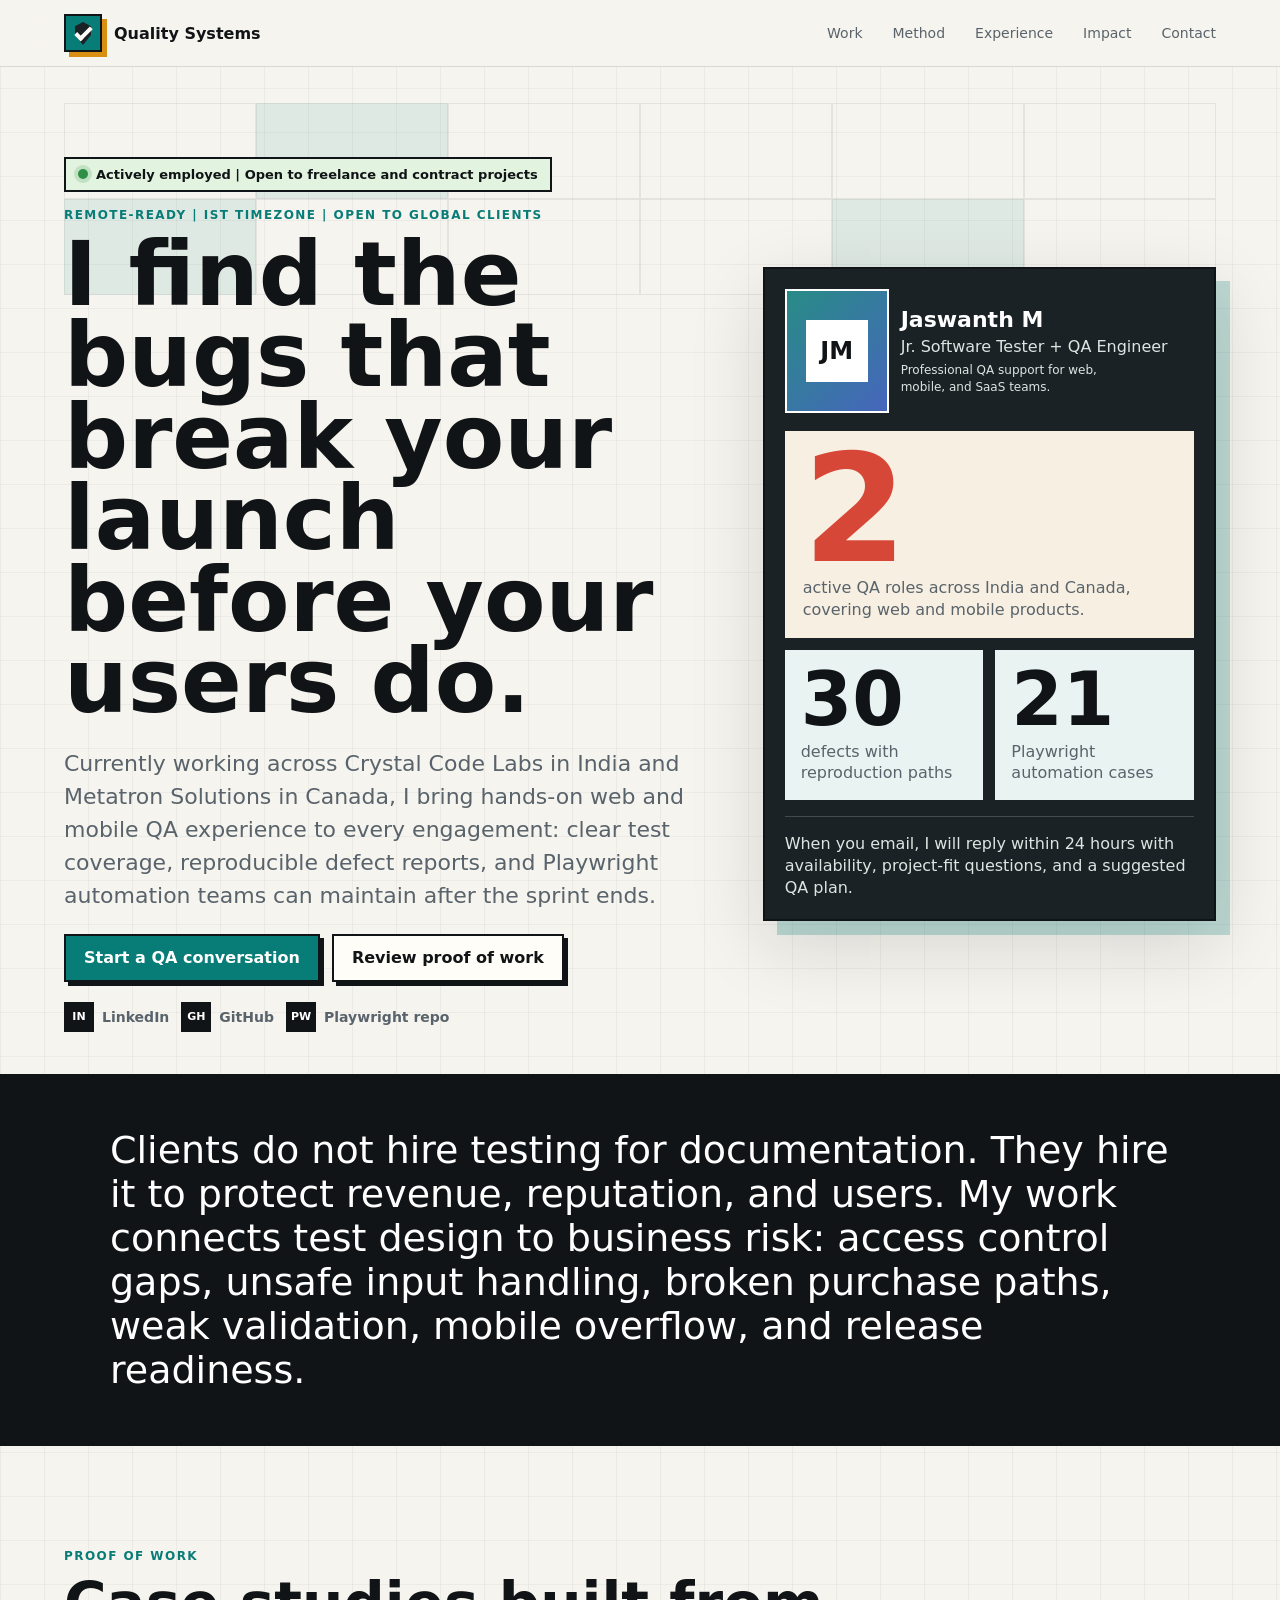
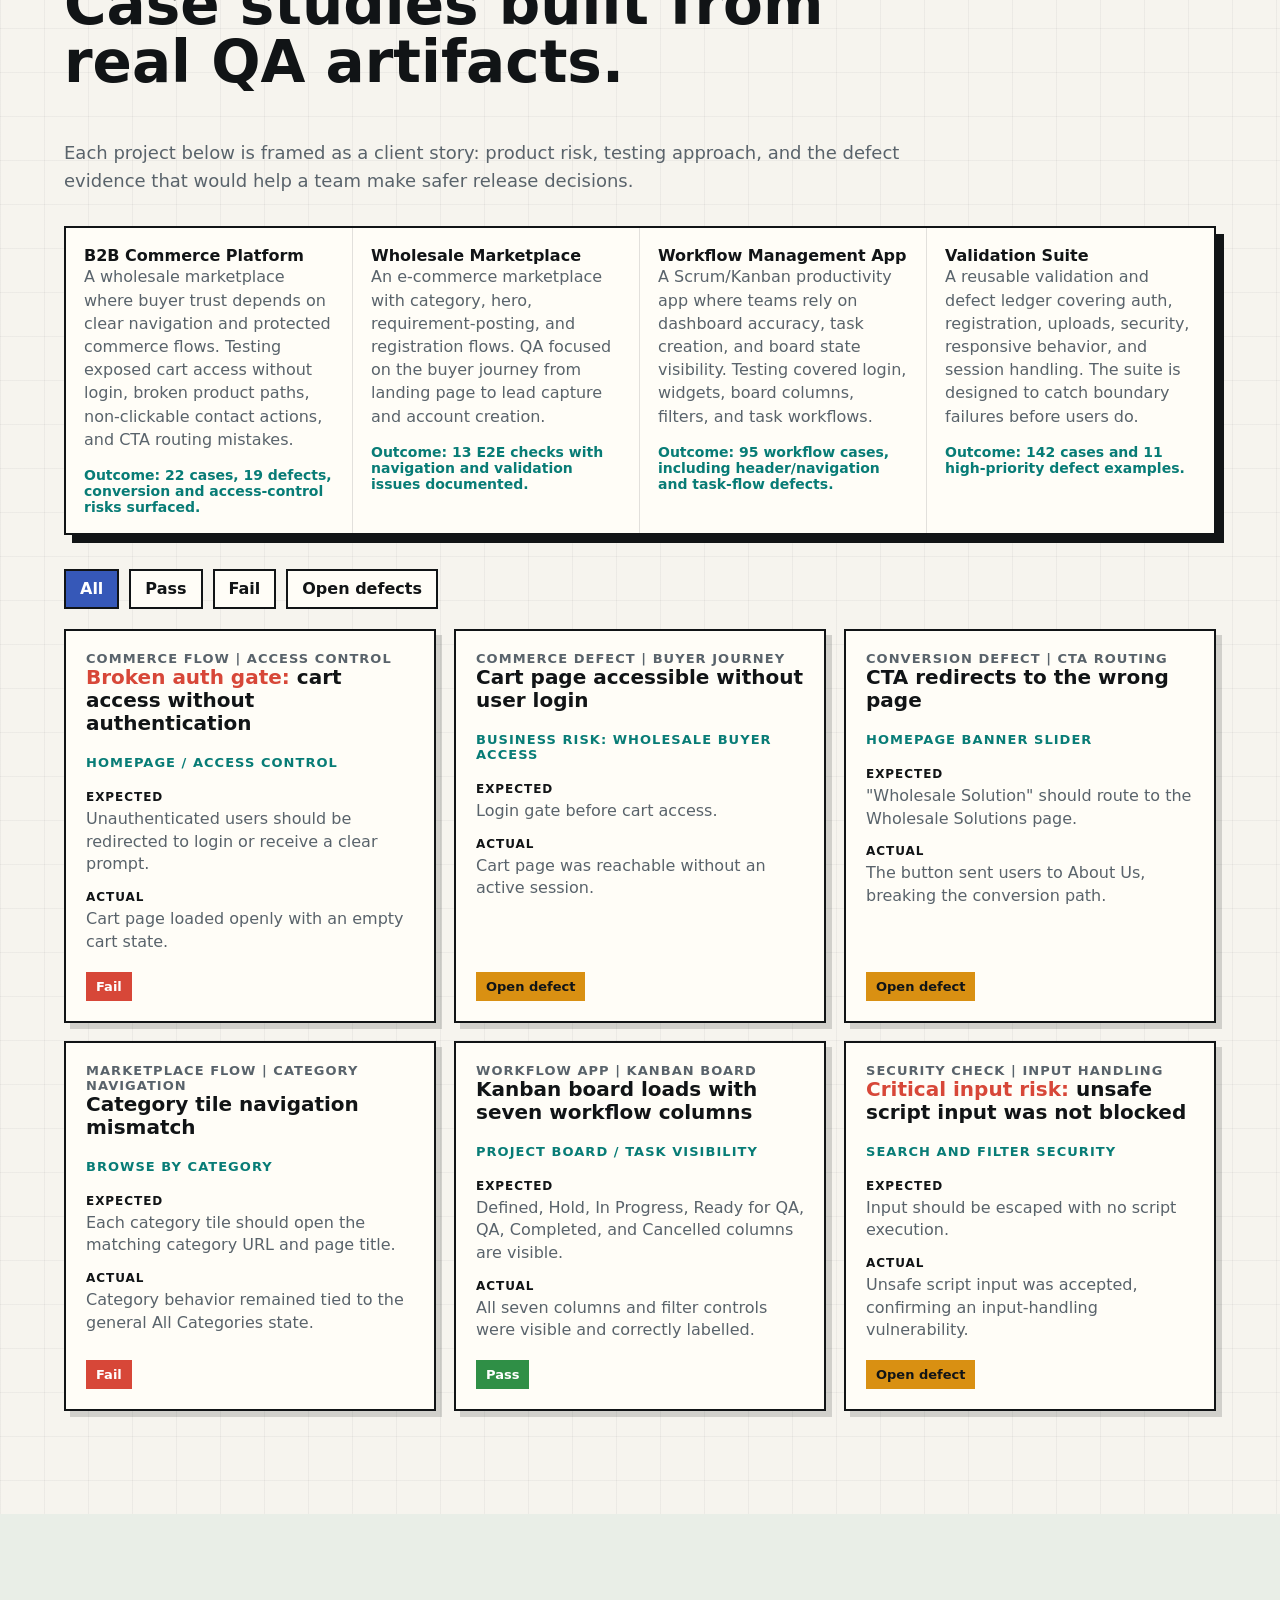
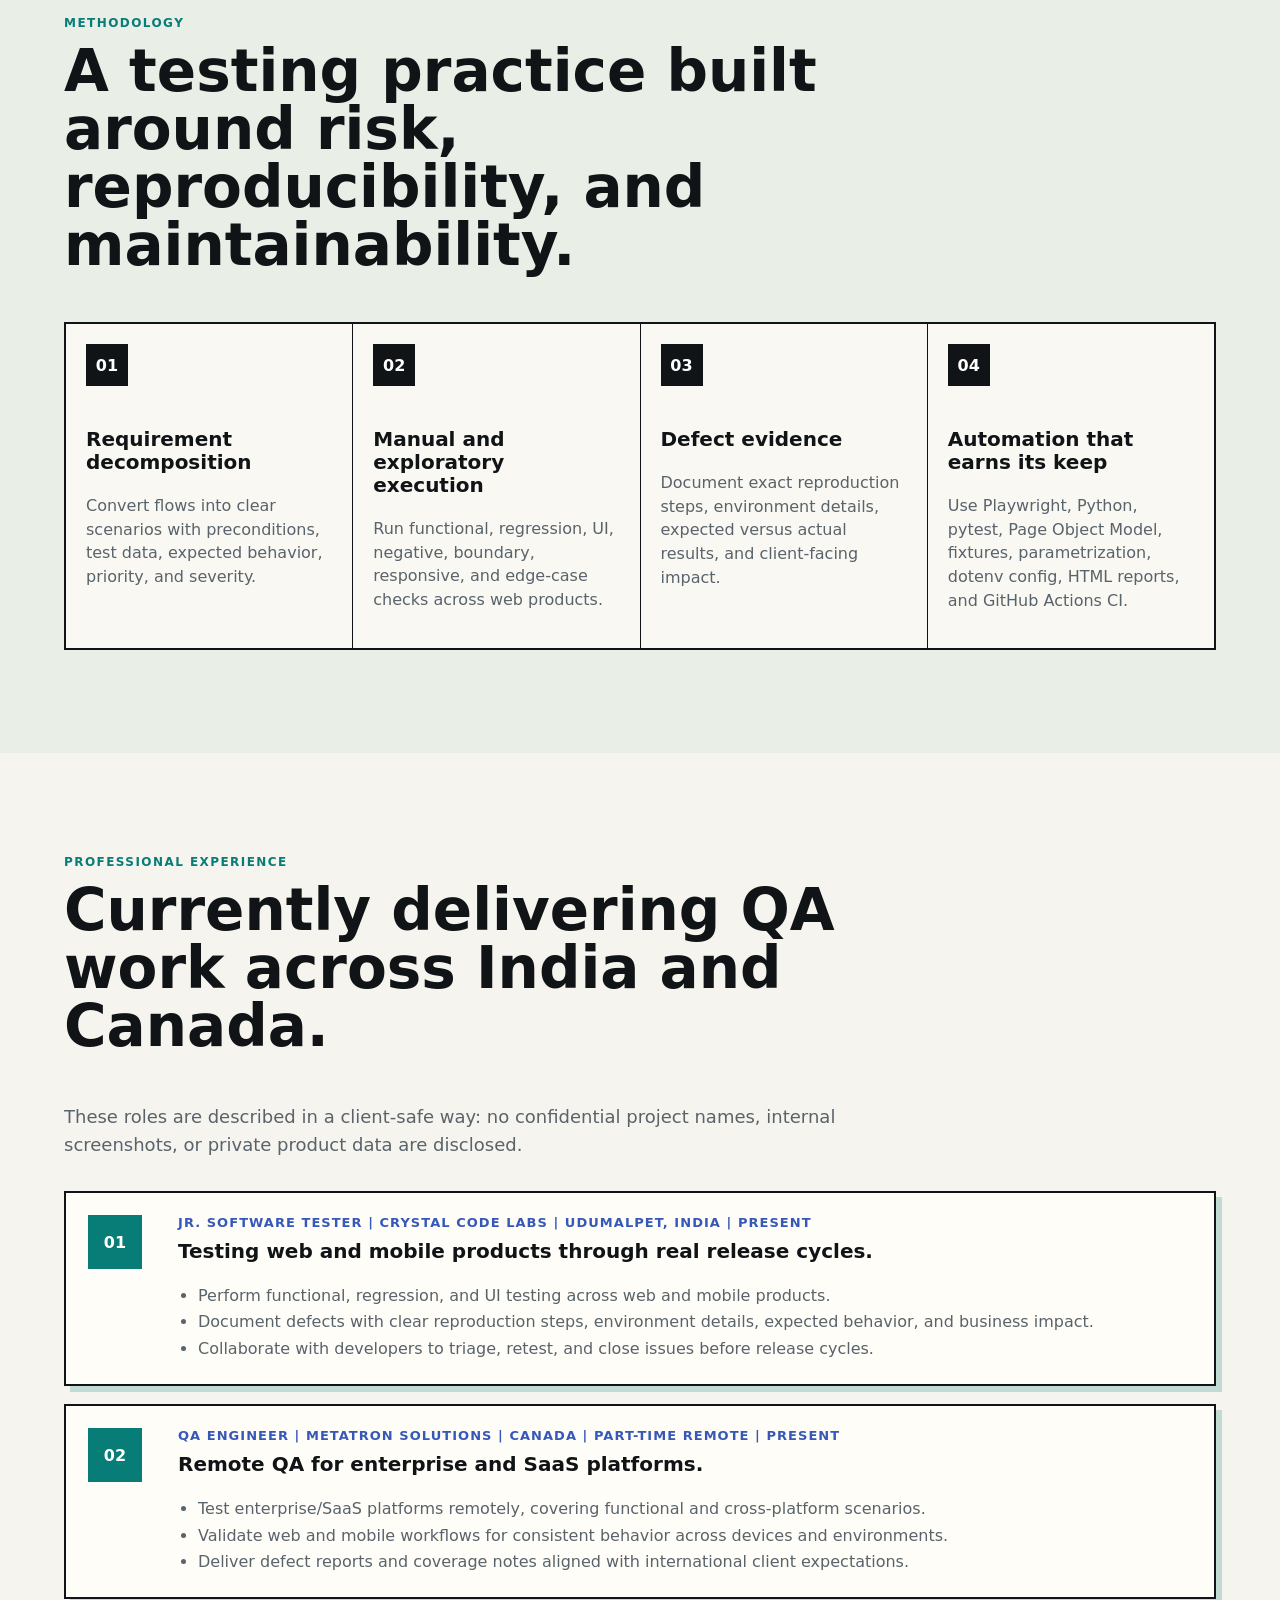
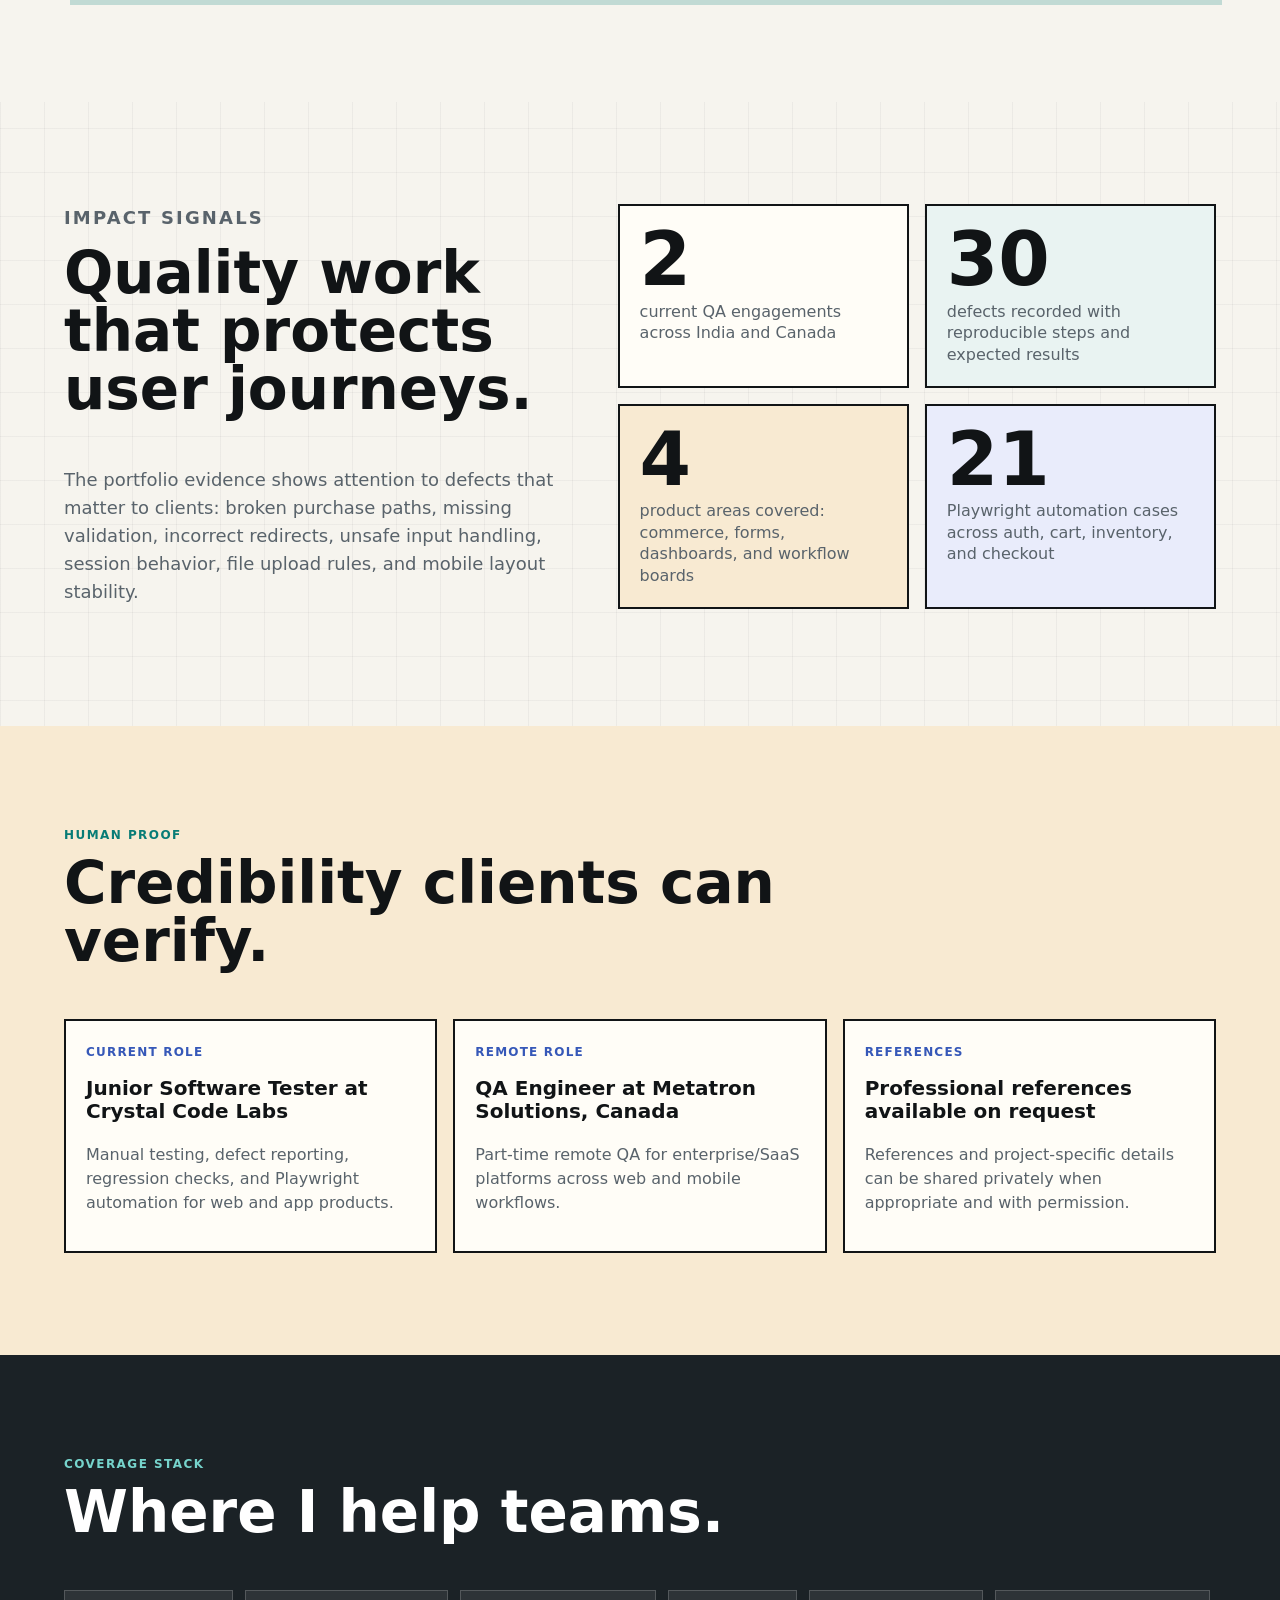
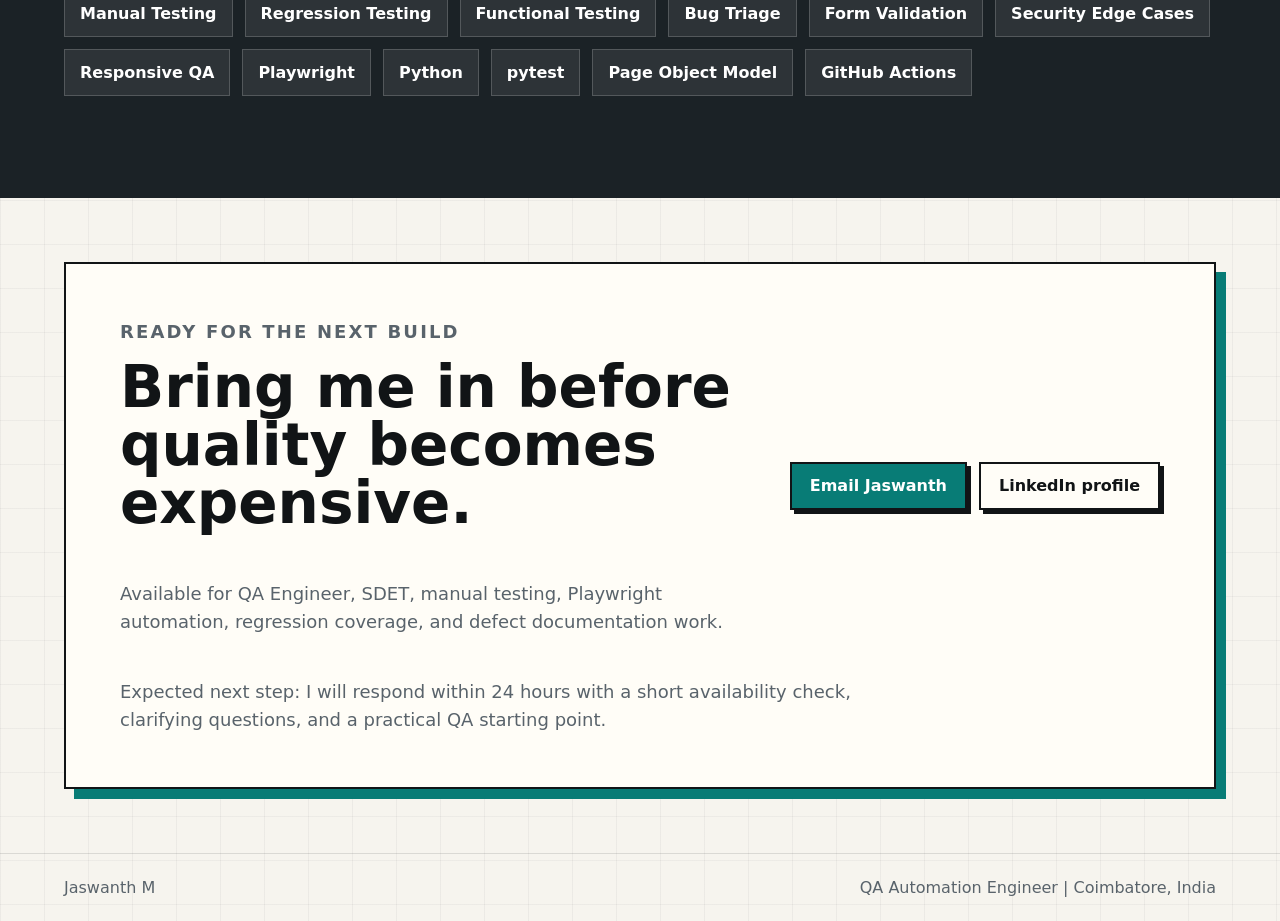
==== index.html @ 65fa8e33 "Sharpen portfolio positioning and proof" ====
<!doctype html>
<html lang="en">
<head>
  <meta charset="utf-8">
  <meta name="viewport" content="width=device-width, initial-scale=1">
  <title>Jaswanth M | QA Portfolio</title>
  <meta name="description" content="QA portfolio for Jaswanth M, showcasing manual testing, Playwright automation, defect reporting, regression strategy, and real test case work.">
  <link rel="icon" href="assets/favicon.ico?v=2" sizes="any">
  <link rel="icon" type="image/svg+xml" href="assets/qa-icon.svg?v=2">
  <link rel="icon" type="image/png" href="assets/favicon-32.png?v=2" sizes="32x32">
  <link rel="apple-touch-icon" href="assets/apple-touch-icon.png?v=2">
  <link rel="stylesheet" href="styles.css">
</head>
<body>
  <a class="skip-link" href="#work">Skip to work</a>
  <div class="scroll-progress" aria-hidden="true"><span></span></div>

  <header class="site-header" aria-label="Primary navigation">
    <a class="brand" href="#top" aria-label="Jaswanth M home">
      <span class="brand-mark" aria-hidden="true">
        <span class="brand-check"></span>
      </span>
      <span>Quality Systems</span>
    </a>
    <nav>
      <a href="#work">Work</a>
      <a href="#method">Method</a>
      <a href="#experience">Experience</a>
      <a href="#impact">Impact</a>
      <a href="#contact">Contact</a>
    </nav>
  </header>

  <main id="top">
    <section class="hero">
      <div class="hero-grid" aria-hidden="true">
        <span></span><span></span><span></span><span></span><span></span><span></span>
        <span></span><span></span><span></span><span></span><span></span><span></span>
      </div>
      <div class="hero-copy">
        <p class="availability"><span></span>Actively employed | Open to freelance and contract projects</p>
        <p class="eyebrow">Remote-ready | IST timezone | Open to global clients</p>
        <h1>I find the bugs that break your launch before your users do.</h1>
        <p class="hero-text">
          Currently working across Crystal Code Labs in India and Metatron Solutions in Canada, I bring hands-on web and mobile QA experience to every engagement: clear test coverage, reproducible defect reports, and Playwright automation teams can maintain after the sprint ends.
        </p>
        <div class="hero-actions">
          <a class="button primary" href="mailto:jaswanth.mk63@gmail.com">Start a QA conversation</a>
          <a class="button ghost" href="#work">Review proof of work</a>
        </div>
        <div class="social-row" aria-label="Profile links">
          <a href="https://www.linkedin.com/in/mkjaswanth"><span>in</span>LinkedIn</a>
          <a href="https://github.com/MKJaswanth"><span>gh</span>GitHub</a>
          <a href="https://github.com/MKJaswanth/E-commerce_automation"><span>pw</span>Playwright repo</a>
        </div>
      </div>
      <aside class="proof-panel" aria-label="Client value snapshot">
        <div class="headshot-card">
          <div class="headshot" aria-label="Jaswanth M profile mark">
            <span>JM</span>
          </div>
          <div>
            <strong>Jaswanth M</strong>
            <p>Jr. Software Tester + QA Engineer</p>
            <small>Professional QA support for web, mobile, and SaaS teams.</small>
          </div>
        </div>
        <div class="hero-stat">
          <span>2</span>
          <p>active QA roles across India and Canada, covering web and mobile products.</p>
        </div>
        <div class="stat-grid">
          <div>
            <span>30</span>
            <p>defects with reproduction paths</p>
          </div>
          <div>
            <span>21</span>
            <p>Playwright automation cases</p>
          </div>
        </div>
        <p class="response-note">When you email, I will reply within 24 hours with availability, project-fit questions, and a suggested QA plan.</p>
      </aside>
    </section>

    <section class="intro-band" aria-label="Positioning">
      <p>
        Clients do not hire testing for documentation. They hire it to protect revenue, reputation, and users. My work connects test design to business risk: access control gaps, unsafe input handling, broken purchase paths, weak validation, mobile overflow, and release readiness.
      </p>
    </section>

    <section id="work" class="section work-section">
      <div class="section-heading">
        <p class="eyebrow">Proof of work</p>
        <h2>Case studies built from real QA artifacts.</h2>
        <p>
          Each project below is framed as a client story: product risk, testing approach, and the defect evidence that would help a team make safer release decisions.
        </p>
      </div>

      <div class="story-grid" aria-label="Project case study narratives">
        <article>
          <strong>B2B Commerce Platform</strong>
          <p>A wholesale marketplace where buyer trust depends on clear navigation and protected commerce flows. Testing exposed cart access without login, broken product paths, non-clickable contact actions, and CTA routing mistakes.</p>
          <span>Outcome: 22 cases, 19 defects, conversion and access-control risks surfaced.</span>
        </article>
        <article>
          <strong>Wholesale Marketplace</strong>
          <p>An e-commerce marketplace with category, hero, requirement-posting, and registration flows. QA focused on the buyer journey from landing page to lead capture and account creation.</p>
          <span>Outcome: 13 E2E checks with navigation and validation issues documented.</span>
        </article>
        <article>
          <strong>Workflow Management App</strong>
          <p>A Scrum/Kanban productivity app where teams rely on dashboard accuracy, task creation, and board state visibility. Testing covered login, widgets, board columns, filters, and task workflows.</p>
          <span>Outcome: 95 workflow cases, including header/navigation and task-flow defects.</span>
        </article>
        <article>
          <strong>Validation Suite</strong>
          <p>A reusable validation and defect ledger covering auth, registration, uploads, security, responsive behavior, and session handling. The suite is designed to catch boundary failures before users do.</p>
          <span>Outcome: 142 cases and 11 high-priority defect examples.</span>
        </article>
      </div>

      <div class="case-toolbar" aria-label="Case filters">
        <button class="filter active" type="button" data-filter="all">All</button>
        <button class="filter" type="button" data-filter="Pass">Pass</button>
        <button class="filter" type="button" data-filter="Fail">Fail</button>
        <button class="filter" type="button" data-filter="Open">Open defects</button>
      </div>

      <div class="case-lab" id="caseLab">
        <article class="case-card" data-status="Fail">
          <div class="case-id">Commerce flow | Access control</div>
          <h3><strong>Broken auth gate:</strong> cart access without authentication</h3>
          <p class="module">Homepage / access control</p>
          <dl>
            <div><dt>Expected</dt><dd>Unauthenticated users should be redirected to login or receive a clear prompt.</dd></div>
            <div><dt>Actual</dt><dd>Cart page loaded openly with an empty cart state.</dd></div>
          </dl>
          <span class="status fail">Fail</span>
        </article>

        <article class="case-card" data-status="Open">
          <div class="case-id">Commerce defect | Buyer journey</div>
          <h3>Cart page accessible without user login</h3>
          <p class="module">Business risk: wholesale buyer access</p>
          <dl>
            <div><dt>Expected</dt><dd>Login gate before cart access.</dd></div>
            <div><dt>Actual</dt><dd>Cart page was reachable without an active session.</dd></div>
          </dl>
          <span class="status open">Open defect</span>
        </article>

        <article class="case-card" data-status="Open">
          <div class="case-id">Conversion defect | CTA routing</div>
          <h3>CTA redirects to the wrong page</h3>
          <p class="module">Homepage banner slider</p>
          <dl>
            <div><dt>Expected</dt><dd>"Wholesale Solution" should route to the Wholesale Solutions page.</dd></div>
            <div><dt>Actual</dt><dd>The button sent users to About Us, breaking the conversion path.</dd></div>
          </dl>
          <span class="status open">Open defect</span>
        </article>

        <article class="case-card" data-status="Fail">
          <div class="case-id">Marketplace flow | Category navigation</div>
          <h3>Category tile navigation mismatch</h3>
          <p class="module">Browse by Category</p>
          <dl>
            <div><dt>Expected</dt><dd>Each category tile should open the matching category URL and page title.</dd></div>
            <div><dt>Actual</dt><dd>Category behavior remained tied to the general All Categories state.</dd></div>
          </dl>
          <span class="status fail">Fail</span>
        </article>

        <article class="case-card" data-status="Pass">
          <div class="case-id">Workflow app | Kanban board</div>
          <h3>Kanban board loads with seven workflow columns</h3>
          <p class="module">Project board / task visibility</p>
          <dl>
            <div><dt>Expected</dt><dd>Defined, Hold, In Progress, Ready for QA, QA, Completed, and Cancelled columns are visible.</dd></div>
            <div><dt>Actual</dt><dd>All seven columns and filter controls were visible and correctly labelled.</dd></div>
          </dl>
          <span class="status pass">Pass</span>
        </article>

        <article class="case-card" data-status="Open">
          <div class="case-id">Security check | Input handling</div>
          <h3><strong>Critical input risk:</strong> unsafe script input was not blocked</h3>
          <p class="module">Search and filter security</p>
          <dl>
            <div><dt>Expected</dt><dd>Input should be escaped with no script execution.</dd></div>
            <div><dt>Actual</dt><dd>Unsafe script input was accepted, confirming an input-handling vulnerability.</dd></div>
          </dl>
          <span class="status open">Open defect</span>
        </article>
      </div>
    </section>

    <section id="method" class="section method-section">
      <div class="section-heading compact">
        <p class="eyebrow">Methodology</p>
        <h2>A testing practice built around risk, reproducibility, and maintainability.</h2>
      </div>
      <div class="method-map">
        <article>
          <span>01</span>
          <h3>Requirement decomposition</h3>
          <p>Convert flows into clear scenarios with preconditions, test data, expected behavior, priority, and severity.</p>
        </article>
        <article>
          <span>02</span>
          <h3>Manual and exploratory execution</h3>
          <p>Run functional, regression, UI, negative, boundary, responsive, and edge-case checks across web products.</p>
        </article>
        <article>
          <span>03</span>
          <h3>Defect evidence</h3>
          <p>Document exact reproduction steps, environment details, expected versus actual results, and client-facing impact.</p>
        </article>
        <article>
          <span>04</span>
          <h3>Automation that earns its keep</h3>
          <p>Use Playwright, Python, pytest, Page Object Model, fixtures, parametrization, dotenv config, HTML reports, and GitHub Actions CI.</p>
        </article>
      </div>
    </section>

    <section id="experience" class="section experience-section">
      <div class="section-heading compact">
        <p class="eyebrow">Professional experience</p>
        <h2>Currently delivering QA work across India and Canada.</h2>
        <p>
          These roles are described in a client-safe way: no confidential project names, internal screenshots, or private product data are disclosed.
        </p>
      </div>
      <div class="experience-timeline">
        <article>
          <div class="experience-marker">01</div>
          <div>
            <p class="role-meta">Jr. Software Tester | Crystal Code Labs | Udumalpet, India | Present</p>
            <h3>Testing web and mobile products through real release cycles.</h3>
            <ul>
              <li>Perform functional, regression, and UI testing across web and mobile products.</li>
              <li>Document defects with clear reproduction steps, environment details, expected behavior, and business impact.</li>
              <li>Collaborate with developers to triage, retest, and close issues before release cycles.</li>
            </ul>
          </div>
        </article>
        <article>
          <div class="experience-marker">02</div>
          <div>
            <p class="role-meta">QA Engineer | Metatron Solutions | Canada | Part-time Remote | Present</p>
            <h3>Remote QA for enterprise and SaaS platforms.</h3>
            <ul>
              <li>Test enterprise/SaaS platforms remotely, covering functional and cross-platform scenarios.</li>
              <li>Validate web and mobile workflows for consistent behavior across devices and environments.</li>
              <li>Deliver defect reports and coverage notes aligned with international client expectations.</li>
            </ul>
          </div>
        </article>
      </div>
    </section>

    <section id="impact" class="section impact-section">
      <div class="impact-copy">
        <p class="eyebrow">Impact signals</p>
        <h2>Quality work that protects user journeys.</h2>
        <p>
          The portfolio evidence shows attention to defects that matter to clients: broken purchase paths, missing validation, incorrect redirects, unsafe input handling, session behavior, file upload rules, and mobile layout stability.
        </p>
      </div>
      <div class="impact-board" aria-label="QA impact metrics">
        <div class="metric"><span>2</span><p>current QA engagements across India and Canada</p></div>
        <div class="metric"><span>30</span><p>defects recorded with reproducible steps and expected results</p></div>
        <div class="metric"><span>4</span><p>product areas covered: commerce, forms, dashboards, and workflow boards</p></div>
        <div class="metric"><span>21</span><p>Playwright automation cases across auth, cart, inventory, and checkout</p></div>
      </div>
    </section>

    <section class="section credibility-section" aria-label="Credibility">
      <div class="section-heading compact">
        <p class="eyebrow">Human proof</p>
        <h2>Credibility clients can verify.</h2>
      </div>
      <div class="cred-grid">
        <article>
          <span>Current role</span>
          <h3>Junior Software Tester at Crystal Code Labs</h3>
          <p>Manual testing, defect reporting, regression checks, and Playwright automation for web and app products.</p>
        </article>
        <article>
          <span>Remote role</span>
          <h3>QA Engineer at Metatron Solutions, Canada</h3>
          <p>Part-time remote QA for enterprise/SaaS platforms across web and mobile workflows.</p>
        </article>
        <article>
          <span>References</span>
          <h3>Professional references available on request</h3>
          <p>References and project-specific details can be shared privately when appropriate and with permission.</p>
        </article>
      </div>
    </section>

    <section class="section expertise-section" aria-label="Expertise">
      <div class="expertise-title">
        <p class="eyebrow">Coverage stack</p>
        <h2>Where I help teams.</h2>
      </div>
      <div class="stack-grid">
        <span>Manual Testing</span>
        <span>Regression Testing</span>
        <span>Functional Testing</span>
        <span>Bug Triage</span>
        <span>Form Validation</span>
        <span>Security Edge Cases</span>
        <span>Responsive QA</span>
        <span>Playwright</span>
        <span>Python</span>
        <span>pytest</span>
        <span>Page Object Model</span>
        <span>GitHub Actions</span>
      </div>
    </section>

    <section id="contact" class="contact-section">
      <div>
        <p class="eyebrow">Ready for the next build</p>
        <h2>Bring me in before quality becomes expensive.</h2>
        <p>
          Available for QA Engineer, SDET, manual testing, Playwright automation, regression coverage, and defect documentation work.
        </p>
      </div>
      <div class="contact-actions">
        <a class="button primary" href="mailto:jaswanth.mk63@gmail.com">Email Jaswanth</a>
        <a class="button ghost" href="https://www.linkedin.com/in/mkjaswanth">LinkedIn profile</a>
      </div>
      <p class="contact-note">Expected next step: I will respond within 24 hours with a short availability check, clarifying questions, and a practical QA starting point.</p>
    </section>
  </main>

  <footer>
    <span>Jaswanth M</span>
    <span>QA Automation Engineer | Coimbatore, India</span>
  </footer>

  <script src="script.js"></script>
</body>
</html>
---- styles.css ----
:root {
  color-scheme: light;
  --ink: #111416;
  --muted: #59636b;
  --paper: #f6f4ee;
  --panel: #fffdf7;
  --line: #1a1f2320;
  --teal: #087c76;
  --green: #2f8f46;
  --amber: #d99012;
  --red: #d74738;
  --blue: #3658b8;
  --charcoal: #1b2226;
  --shadow: 0 24px 70px rgba(20, 24, 27, .14);
}

* {
  box-sizing: border-box;
}

html {
  scroll-behavior: smooth;
}

body {
  margin: 0;
  font-family: Inter, ui-sans-serif, system-ui, -apple-system, BlinkMacSystemFont, "Segoe UI", sans-serif;
  background:
    linear-gradient(90deg, rgba(17, 20, 22, .045) 1px, transparent 1px),
    linear-gradient(rgba(17, 20, 22, .04) 1px, transparent 1px),
    var(--paper);
  background-size: 44px 44px;
  color: var(--ink);
}

.scroll-progress {
  position: fixed;
  top: 0;
  left: 0;
  right: 0;
  height: 4px;
  z-index: 40;
  background: transparent;
}

.scroll-progress span {
  display: block;
  width: 0;
  height: 100%;
  background: var(--teal);
}

a {
  color: inherit;
  text-decoration: none;
}

.skip-link {
  position: absolute;
  left: 16px;
  top: -48px;
  background: var(--ink);
  color: white;
  padding: 10px 14px;
  z-index: 100;
}

.skip-link:focus {
  top: 16px;
}

.site-header {
  position: sticky;
  top: 0;
  z-index: 10;
  display: flex;
  align-items: center;
  justify-content: space-between;
  gap: 24px;
  padding: 14px clamp(18px, 5vw, 64px);
  background: rgba(246, 244, 238, .86);
  border-bottom: 1px solid var(--line);
  backdrop-filter: blur(18px);
}

.brand,
nav {
  display: flex;
  align-items: center;
  gap: 12px;
}

.brand {
  font-weight: 800;
  letter-spacing: 0;
}

.brand-mark {
  display: grid;
  place-items: center;
  width: 38px;
  height: 38px;
  background: var(--teal);
  border: 2px solid var(--ink);
  box-shadow: 5px 5px 0 var(--amber);
  position: relative;
}

.brand-mark::before {
  content: "";
  position: absolute;
  inset: 6px 9px 5px;
  background: var(--charcoal);
  clip-path: polygon(50% 0, 100% 18%, 100% 56%, 50% 100%, 0 56%, 0 18%);
}

.brand-check {
  position: relative;
  width: 17px;
  height: 9px;
  border-left: 4px solid var(--panel);
  border-bottom: 4px solid var(--panel);
  transform: rotate(-45deg) translate(1px, -1px);
  z-index: 1;
}

nav {
  gap: clamp(12px, 3vw, 30px);
  font-size: 14px;
  color: var(--muted);
}

nav a:hover {
  color: var(--ink);
}

.hero {
  position: relative;
  min-height: calc(100vh - 68px);
  display: grid;
  grid-template-columns: minmax(0, 1.05fr) minmax(320px, .75fr);
  align-items: center;
  gap: clamp(28px, 5vw, 72px);
  padding: clamp(44px, 7vw, 92px) clamp(18px, 5vw, 64px) 42px;
  overflow: hidden;
}

.hero-grid {
  position: absolute;
  inset: 36px clamp(18px, 5vw, 64px);
  display: grid;
  grid-template-columns: repeat(6, 1fr);
  grid-auto-rows: 96px;
  opacity: .9;
  pointer-events: none;
}

.hero-grid span {
  border: 1px solid rgba(17, 20, 22, .08);
}

.hero-grid span:nth-child(2),
.hero-grid span:nth-child(7),
.hero-grid span:nth-child(11) {
  background: rgba(8, 124, 118, .1);
}

.hero-copy,
.proof-panel {
  position: relative;
}

.availability {
  display: inline-flex;
  align-items: center;
  gap: 8px;
  margin-bottom: 16px;
  padding: 8px 12px;
  background: #e2f3df;
  border: 2px solid var(--ink);
  font-size: 13px;
  font-weight: 900;
}

.availability span {
  width: 10px;
  height: 10px;
  background: var(--green);
  border-radius: 50%;
  box-shadow: 0 0 0 4px rgba(47, 143, 70, .18);
}

.eyebrow {
  margin: 0 0 12px;
  color: var(--teal);
  font-size: 12px;
  font-weight: 900;
  text-transform: uppercase;
  letter-spacing: .12em;
}

h1,
h2,
h3,
p {
  margin-top: 0;
}

h1 {
  max-width: 900px;
  margin-bottom: 24px;
  font-size: clamp(46px, 7vw, 92px);
  line-height: .91;
  letter-spacing: 0;
}

h2 {
  font-size: clamp(32px, 4.8vw, 58px);
  line-height: 1;
  letter-spacing: 0;
}

h3 {
  font-size: 20px;
  line-height: 1.15;
}

.hero-text {
  max-width: 680px;
  color: var(--muted);
  font-size: clamp(18px, 2vw, 22px);
  line-height: 1.5;
}

.hero-actions,
.contact-actions,
.social-row {
  display: flex;
  flex-wrap: wrap;
  gap: 12px;
}

.social-row {
  margin-top: 20px;
}

.social-row a {
  display: inline-flex;
  align-items: center;
  gap: 8px;
  color: var(--muted);
  font-size: 14px;
  font-weight: 800;
}

.social-row span {
  display: inline-grid;
  place-items: center;
  width: 30px;
  height: 30px;
  color: white;
  background: var(--ink);
  font-size: 11px;
  text-transform: uppercase;
}

.button {
  display: inline-flex;
  align-items: center;
  justify-content: center;
  min-height: 48px;
  padding: 0 18px;
  border: 2px solid var(--ink);
  font-weight: 800;
  box-shadow: 4px 4px 0 var(--ink);
  transition: transform .18s ease, box-shadow .18s ease;
}

.button:hover {
  transform: translate(2px, 2px);
  box-shadow: 2px 2px 0 var(--ink);
}

.button.primary {
  color: white;
  background: var(--teal);
}

.button.ghost {
  background: var(--panel);
}

.proof-panel {
  padding: 20px;
  background: var(--charcoal);
  color: white;
  border: 2px solid var(--ink);
  box-shadow: 14px 14px 0 rgba(8, 124, 118, .24), var(--shadow);
}

.headshot-card,
.stat-grid {
  display: flex;
  gap: 12px;
}

.headshot-card {
  align-items: center;
  margin-bottom: 18px;
}

.headshot {
  flex: 0 0 auto;
  display: grid;
  place-items: center;
  width: 104px;
  height: 124px;
  background:
    linear-gradient(135deg, rgba(8, 124, 118, .85), rgba(54, 88, 184, .9)),
    #dce5e2;
  border: 2px solid white;
}

.headshot span {
  display: grid;
  place-items: center;
  width: 62px;
  height: 62px;
  background: white;
  color: var(--ink);
  font-size: 24px;
  font-weight: 900;
}

.headshot-card strong {
  display: block;
  font-size: 22px;
}

.headshot-card p,
.headshot-card small,
.response-note {
  color: #dce5e2;
  line-height: 1.38;
}

.headshot-card p {
  margin: 4px 0;
}

.headshot-card small {
  display: block;
  max-width: 240px;
  font-size: 12px;
}

.hero-stat {
  padding: 18px;
  background: #f7efe1;
  color: var(--ink);
}

.hero-stat span {
  display: block;
  color: var(--red);
  font-size: clamp(96px, 12vw, 150px);
  line-height: .8;
  font-weight: 900;
}

.hero-stat p,
.stat-grid p,
.metric p {
  margin: 8px 0 0;
  color: var(--muted);
  line-height: 1.35;
}

.stat-grid {
  margin-top: 12px;
}

.stat-grid div {
  flex: 1;
  padding: 16px;
  background: #e9f3f2;
  color: var(--ink);
}

.stat-grid span,
.metric span {
  display: block;
  font-size: clamp(42px, 6vw, 74px);
  line-height: .9;
  font-weight: 900;
}

.response-note {
  margin: 16px 0 0;
  padding-top: 16px;
  border-top: 1px solid rgba(255, 255, 255, .18);
}

.intro-band {
  padding: clamp(28px, 5vw, 54px) clamp(18px, 5vw, 64px);
  background: var(--ink);
  color: white;
}

.intro-band p {
  max-width: 1060px;
  margin: 0 auto;
  font-size: clamp(22px, 3vw, 38px);
  line-height: 1.16;
}

.section {
  padding: clamp(54px, 8vw, 108px) clamp(18px, 5vw, 64px);
}

.section-heading {
  max-width: 840px;
  margin-bottom: 32px;
}

.section-heading p:not(.eyebrow),
.impact-copy p,
.contact-section p {
  color: var(--muted);
  font-size: 18px;
  line-height: 1.55;
}

.story-grid {
  display: grid;
  grid-template-columns: repeat(4, minmax(0, 1fr));
  border: 2px solid var(--ink);
  background: var(--panel);
  box-shadow: 8px 8px 0 var(--ink);
  margin-bottom: 34px;
}

.story-grid article {
  min-height: 260px;
  padding: 18px;
  border-right: 1px solid var(--line);
}

.story-grid article:last-child {
  border-right: 0;
}

.story-grid strong,
.story-grid span {
  display: block;
}

.story-grid p {
  color: var(--muted);
  line-height: 1.45;
}

.story-grid span {
  margin-top: 10px;
  color: var(--teal);
  font-size: 14px;
  font-weight: 900;
}

.case-toolbar {
  display: flex;
  flex-wrap: wrap;
  gap: 10px;
  margin-bottom: 20px;
}

.filter {
  min-height: 40px;
  padding: 0 14px;
  font: inherit;
  font-weight: 800;
  color: var(--ink);
  background: var(--panel);
  border: 2px solid var(--ink);
  cursor: pointer;
}

.filter.active {
  color: white;
  background: var(--blue);
}

.case-lab {
  display: grid;
  grid-template-columns: repeat(3, minmax(0, 1fr));
  gap: 18px;
}

.case-card {
  display: flex;
  flex-direction: column;
  min-height: 360px;
  padding: 20px;
  background: var(--panel);
  border: 2px solid var(--ink);
  box-shadow: 6px 6px 0 rgba(17, 20, 22, .16);
}

.case-card h3 strong {
  color: var(--red);
}

.case-card[hidden] {
  display: none;
}

.case-id,
.module {
  color: var(--muted);
  font-size: 13px;
  font-weight: 800;
  text-transform: uppercase;
  letter-spacing: .08em;
}

.module {
  margin-bottom: 20px;
  color: var(--teal);
}

dl {
  display: grid;
  gap: 14px;
  margin: 0 0 18px;
}

dt {
  margin-bottom: 4px;
  font-size: 12px;
  font-weight: 900;
  text-transform: uppercase;
  letter-spacing: .08em;
}

dd {
  margin: 0;
  color: var(--muted);
  line-height: 1.42;
}

.status {
  align-self: flex-start;
  margin-top: auto;
  padding: 7px 10px;
  color: white;
  font-size: 13px;
  font-weight: 900;
}

.status.pass {
  background: var(--green);
}

.status.fail {
  background: var(--red);
}

.status.open {
  background: var(--amber);
  color: var(--ink);
}

.method-section {
  background: #e9eee7;
}

.method-map {
  display: grid;
  grid-template-columns: repeat(4, minmax(0, 1fr));
  gap: 1px;
  background: var(--ink);
  border: 2px solid var(--ink);
}

.method-map article {
  min-height: 300px;
  padding: 20px;
  background: #f9f8f2;
}

.method-map span {
  display: inline-grid;
  place-items: center;
  width: 42px;
  height: 42px;
  margin-bottom: 42px;
  color: white;
  background: var(--ink);
  font-weight: 900;
}

.method-map p {
  color: var(--muted);
  line-height: 1.48;
}

.experience-section {
  background: var(--paper);
}

.experience-timeline {
  display: grid;
  gap: 18px;
}

.experience-timeline article {
  display: grid;
  grid-template-columns: 72px 1fr;
  gap: 18px;
  padding: 22px;
  background: var(--panel);
  border: 2px solid var(--ink);
  box-shadow: 6px 6px 0 rgba(8, 124, 118, .22);
}

.experience-marker {
  display: grid;
  place-items: center;
  width: 54px;
  height: 54px;
  color: white;
  background: var(--teal);
  font-weight: 900;
}

.role-meta {
  margin-bottom: 10px;
  color: var(--blue);
  font-size: 13px;
  font-weight: 900;
  text-transform: uppercase;
  letter-spacing: .08em;
}

.experience-timeline ul {
  margin: 0;
  padding-left: 20px;
  color: var(--muted);
  line-height: 1.65;
}

.impact-section {
  display: grid;
  grid-template-columns: .9fr 1.1fr;
  gap: clamp(24px, 5vw, 72px);
  align-items: start;
}

.credibility-section {
  background: #f8ead2;
}

.cred-grid {
  display: grid;
  grid-template-columns: repeat(3, minmax(0, 1fr));
  gap: 16px;
}

.cred-grid article {
  min-height: 230px;
  padding: 20px;
  background: var(--panel);
  border: 2px solid var(--ink);
}

.cred-grid span {
  display: inline-block;
  margin-bottom: 18px;
  color: var(--blue);
  font-size: 12px;
  font-weight: 900;
  text-transform: uppercase;
  letter-spacing: .1em;
}

.cred-grid p {
  color: var(--muted);
  line-height: 1.5;
}

.impact-board {
  display: grid;
  grid-template-columns: repeat(2, minmax(0, 1fr));
  gap: 16px;
}

.metric {
  min-height: 178px;
  padding: 20px;
  background: var(--panel);
  border: 2px solid var(--ink);
}

.metric:nth-child(2) {
  background: #e9f3f2;
}

.metric:nth-child(3) {
  background: #f8ead2;
}

.metric:nth-child(4) {
  background: #e9ecfb;
}

.expertise-section {
  background: var(--charcoal);
  color: white;
}

.expertise-section .eyebrow {
  color: #76d4cc;
}

.expertise-title {
  max-width: 720px;
}

.stack-grid {
  display: flex;
  flex-wrap: wrap;
  gap: 12px;
  margin-top: 30px;
}

.stack-grid span {
  padding: 13px 15px;
  background: rgba(255, 255, 255, .08);
  border: 1px solid rgba(255, 255, 255, .18);
  font-weight: 800;
}

.contact-section {
  margin: clamp(24px, 5vw, 64px);
  padding: clamp(28px, 5vw, 54px);
  display: grid;
  grid-template-columns: 1fr auto;
  gap: 24px;
  align-items: center;
  background: var(--panel);
  border: 2px solid var(--ink);
  box-shadow: 10px 10px 0 var(--teal);
}

.contact-note {
  grid-column: 1 / -1;
  max-width: 760px;
  margin: 0;
}

footer {
  display: flex;
  justify-content: space-between;
  gap: 18px;
  padding: 24px clamp(18px, 5vw, 64px);
  color: var(--muted);
  border-top: 1px solid var(--line);
}

@media (max-width: 980px) {
  .hero,
  .impact-section,
  .contact-section {
    grid-template-columns: 1fr;
  }

  .story-grid,
  .cred-grid,
  .method-map {
    grid-template-columns: repeat(2, minmax(0, 1fr));
  }

  .case-lab {
    grid-template-columns: repeat(2, minmax(0, 1fr));
  }

  .contact-actions {
    justify-content: flex-start;
  }
}

@media (max-width: 640px) {
  .site-header {
    align-items: flex-start;
    flex-direction: column;
  }

  nav {
    width: 100%;
    justify-content: space-between;
  }

  .hero {
    min-height: auto;
  }

  h1 {
    font-size: 44px;
  }

  .story-grid,
  .cred-grid,
  .case-lab,
  .method-map,
  .impact-board {
    grid-template-columns: 1fr;
  }

  .story-grid article {
    border-right: 0;
    border-bottom: 1px solid var(--line);
  }

  .story-grid article:last-child {
    border-bottom: 0;
  }

  .stat-grid,
  footer {
    flex-direction: column;
  }

  .button {
    width: 100%;
  }

  .experience-timeline article {
    grid-template-columns: 1fr;
  }
}
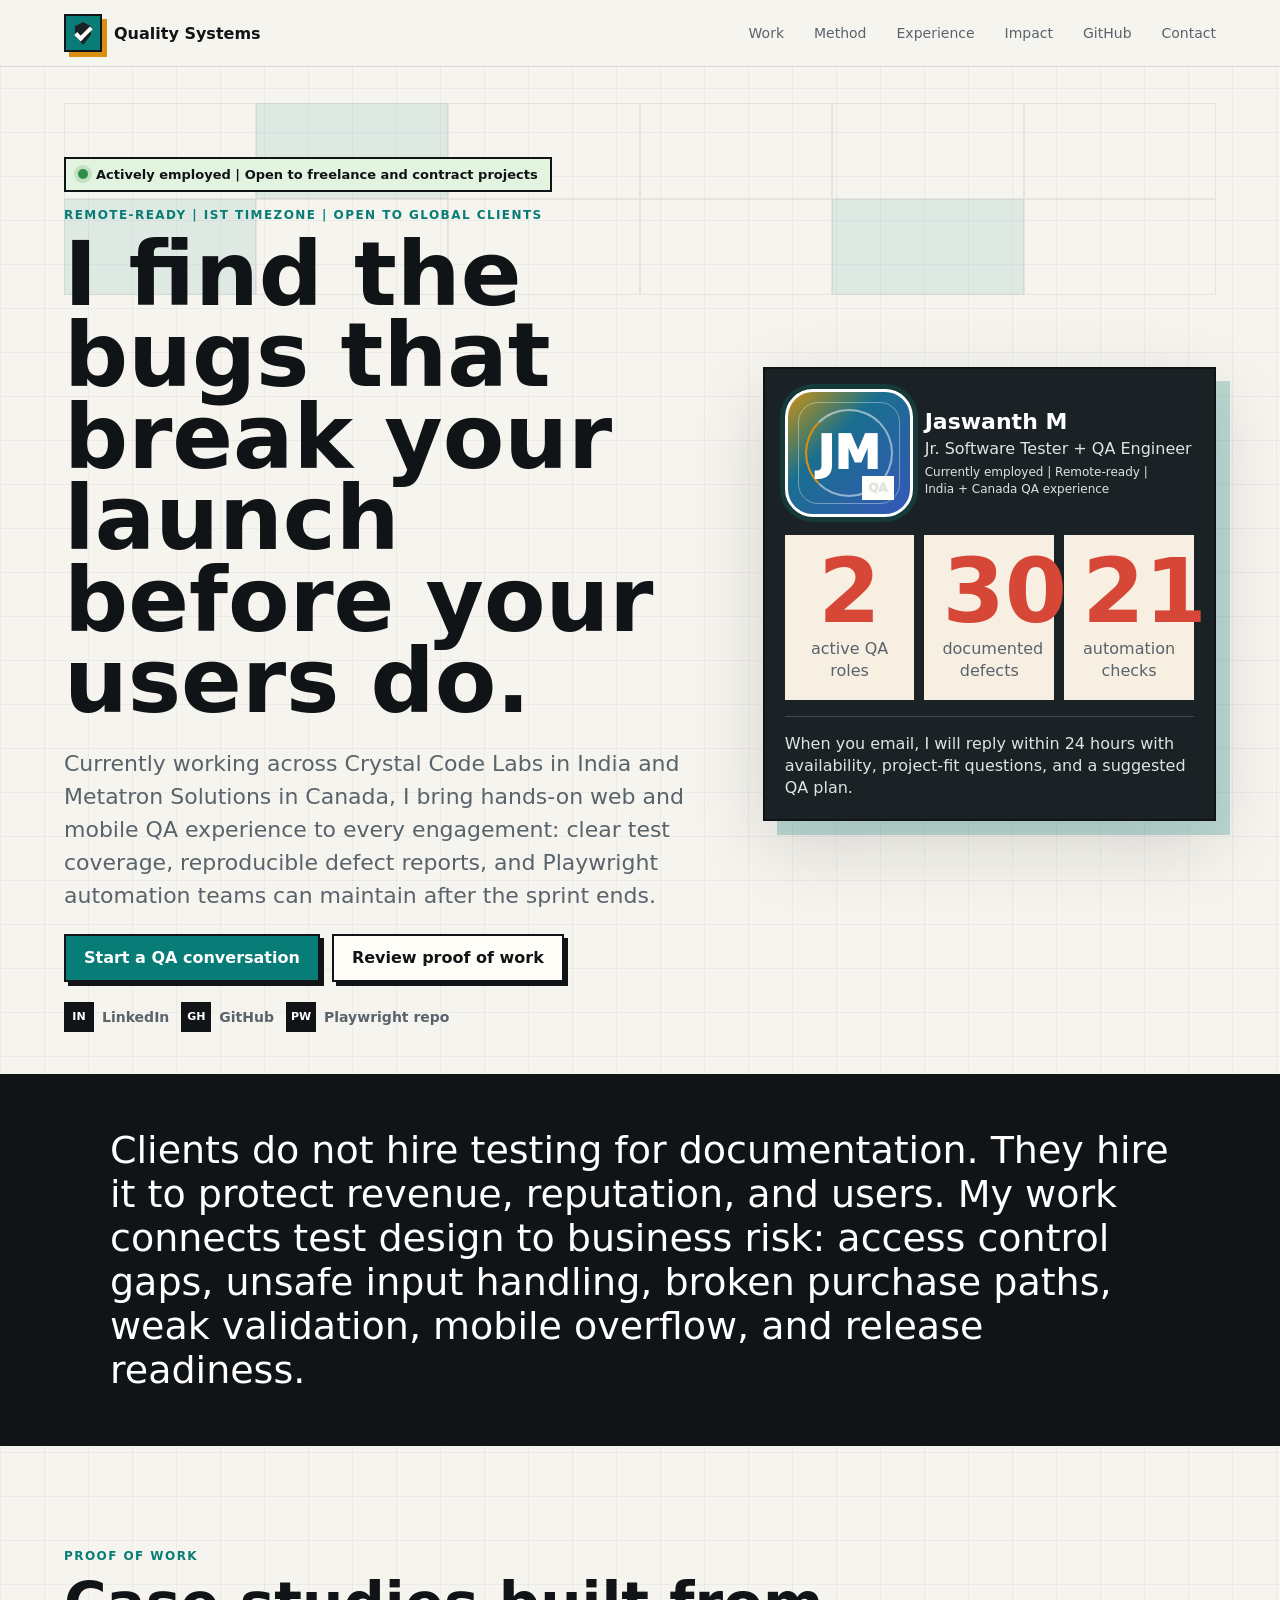
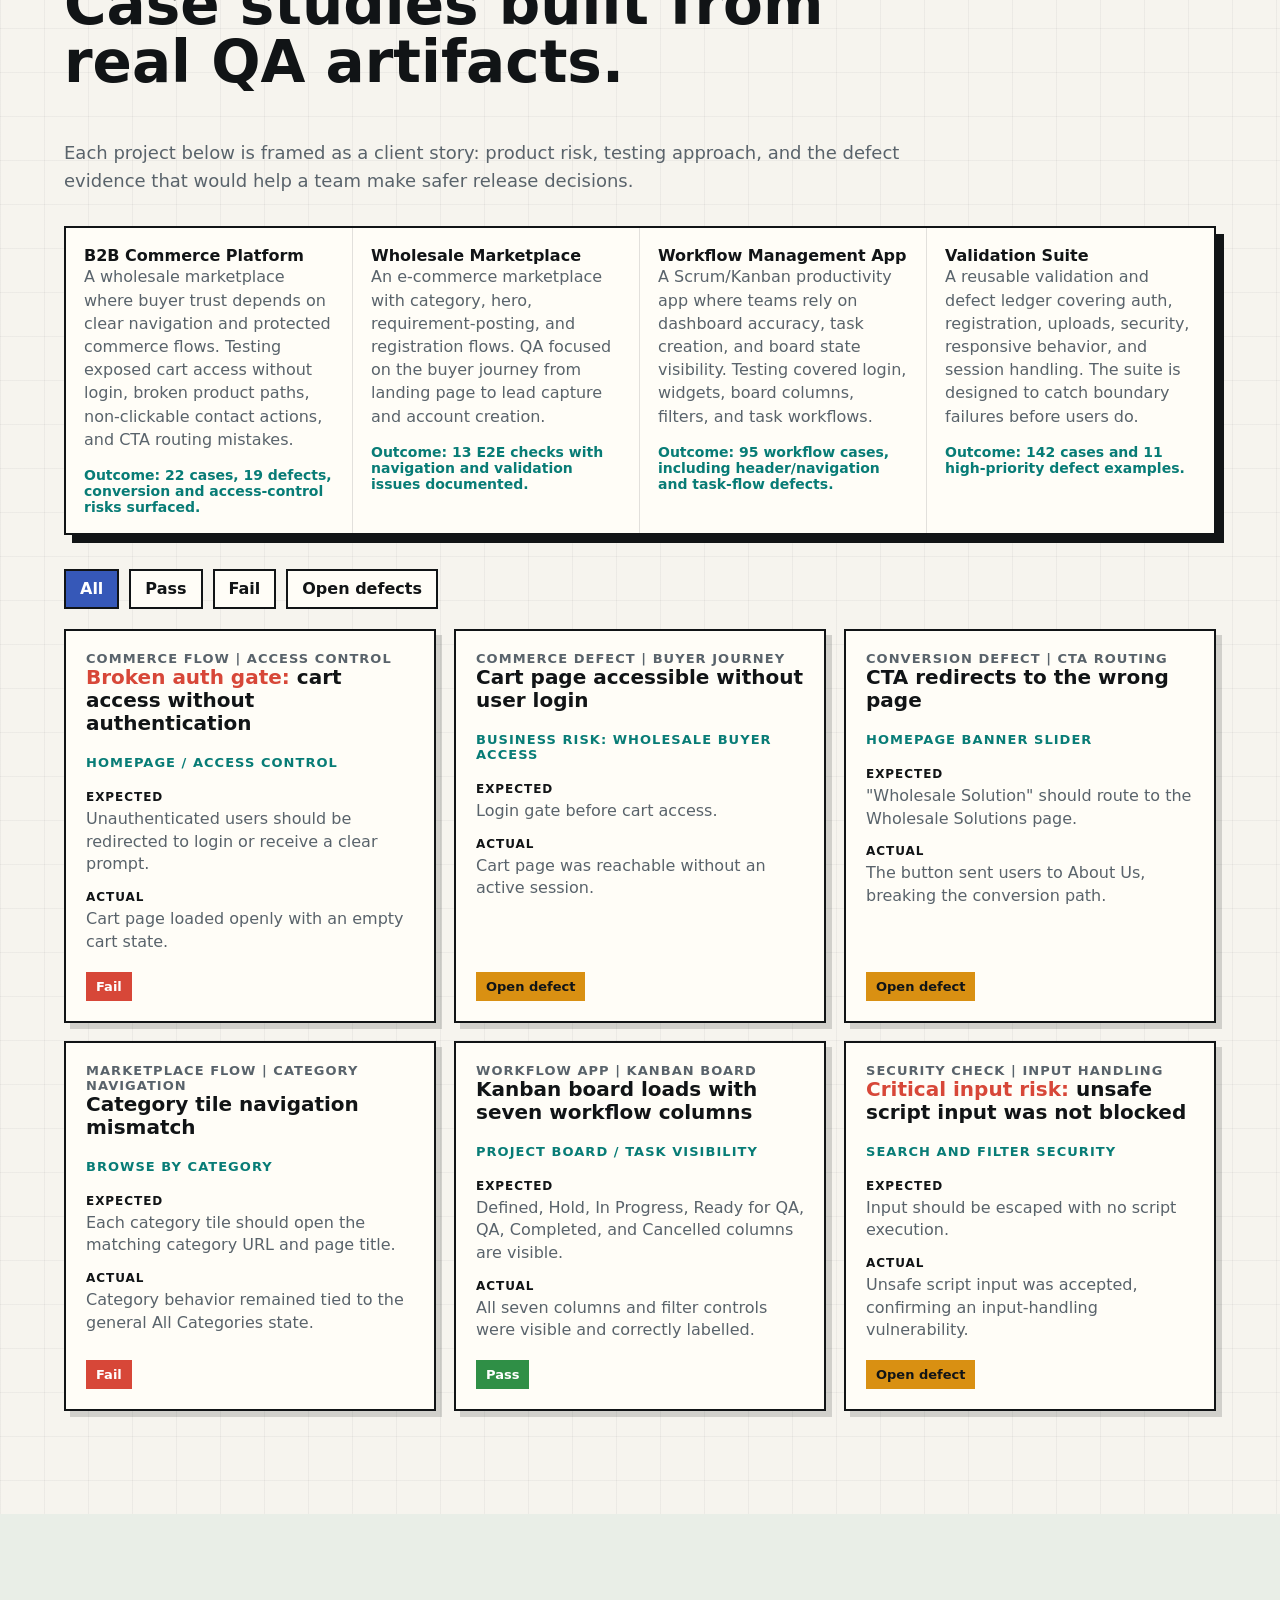
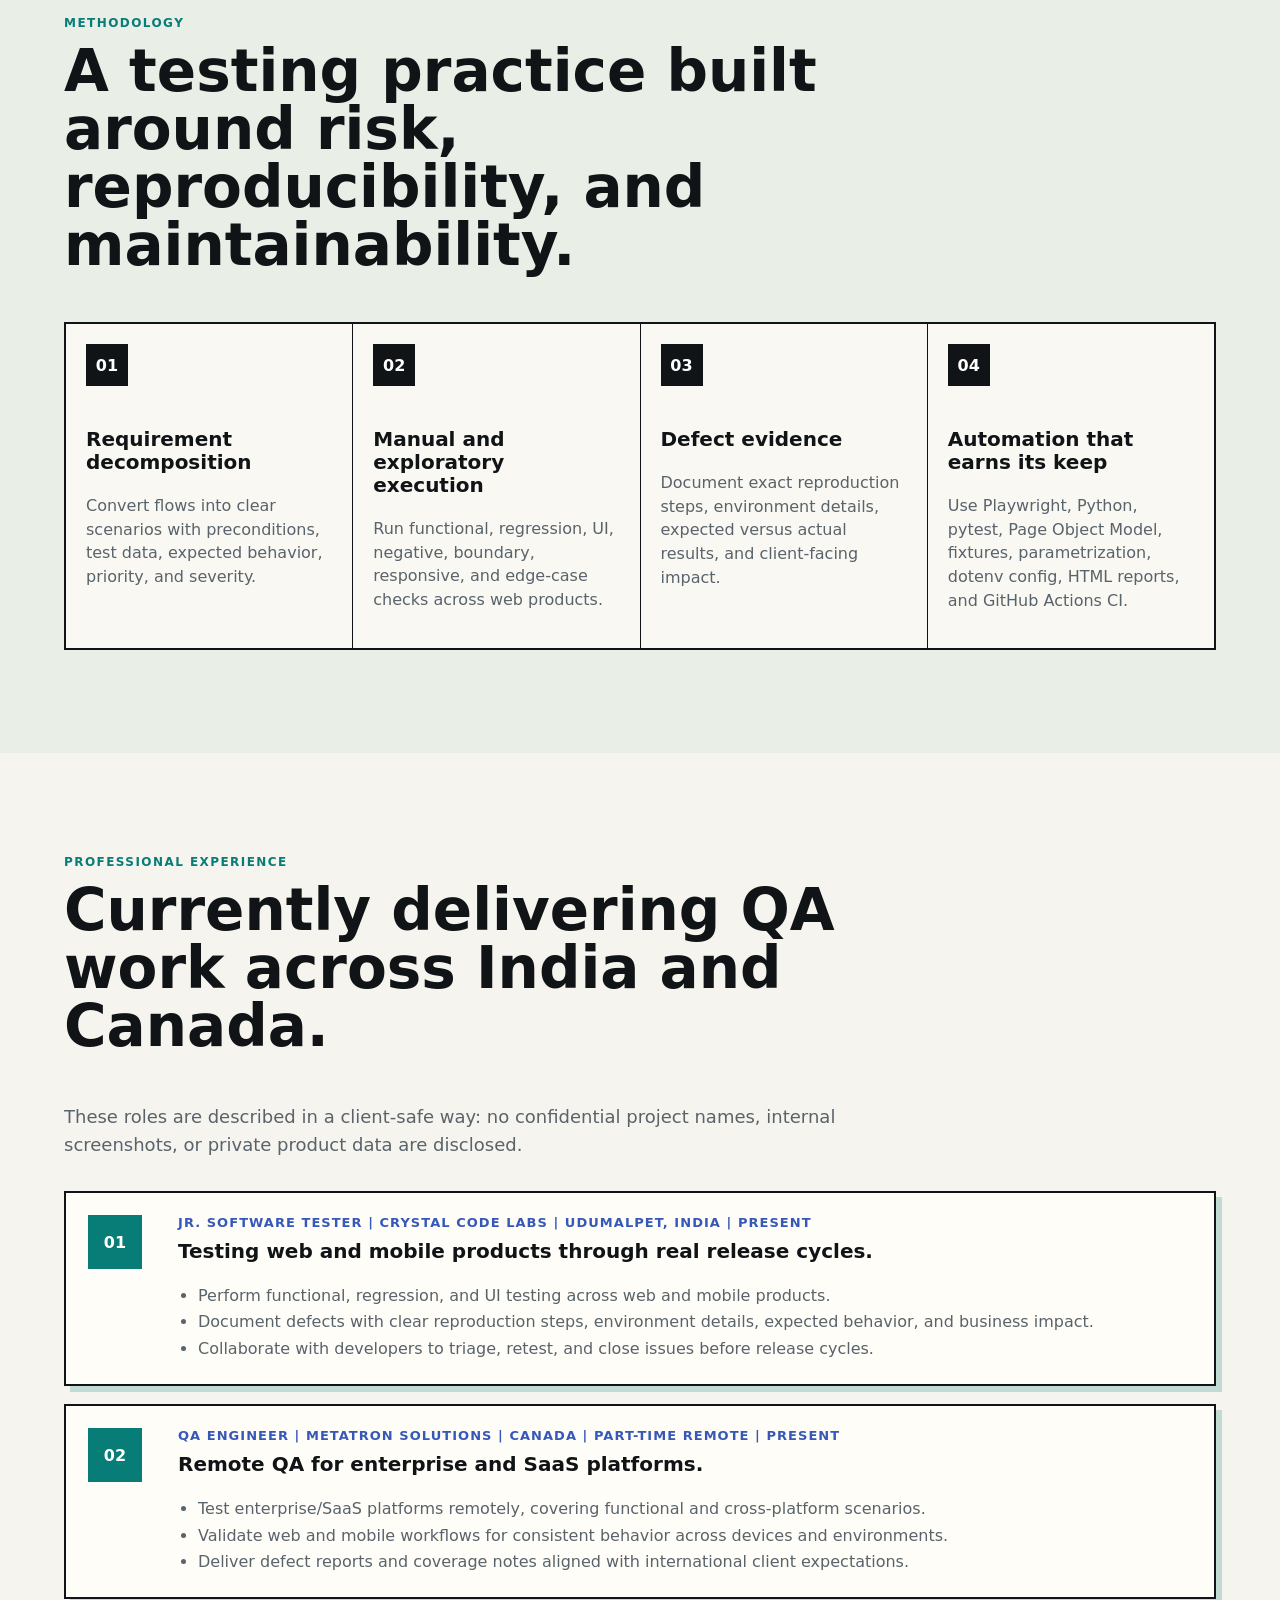
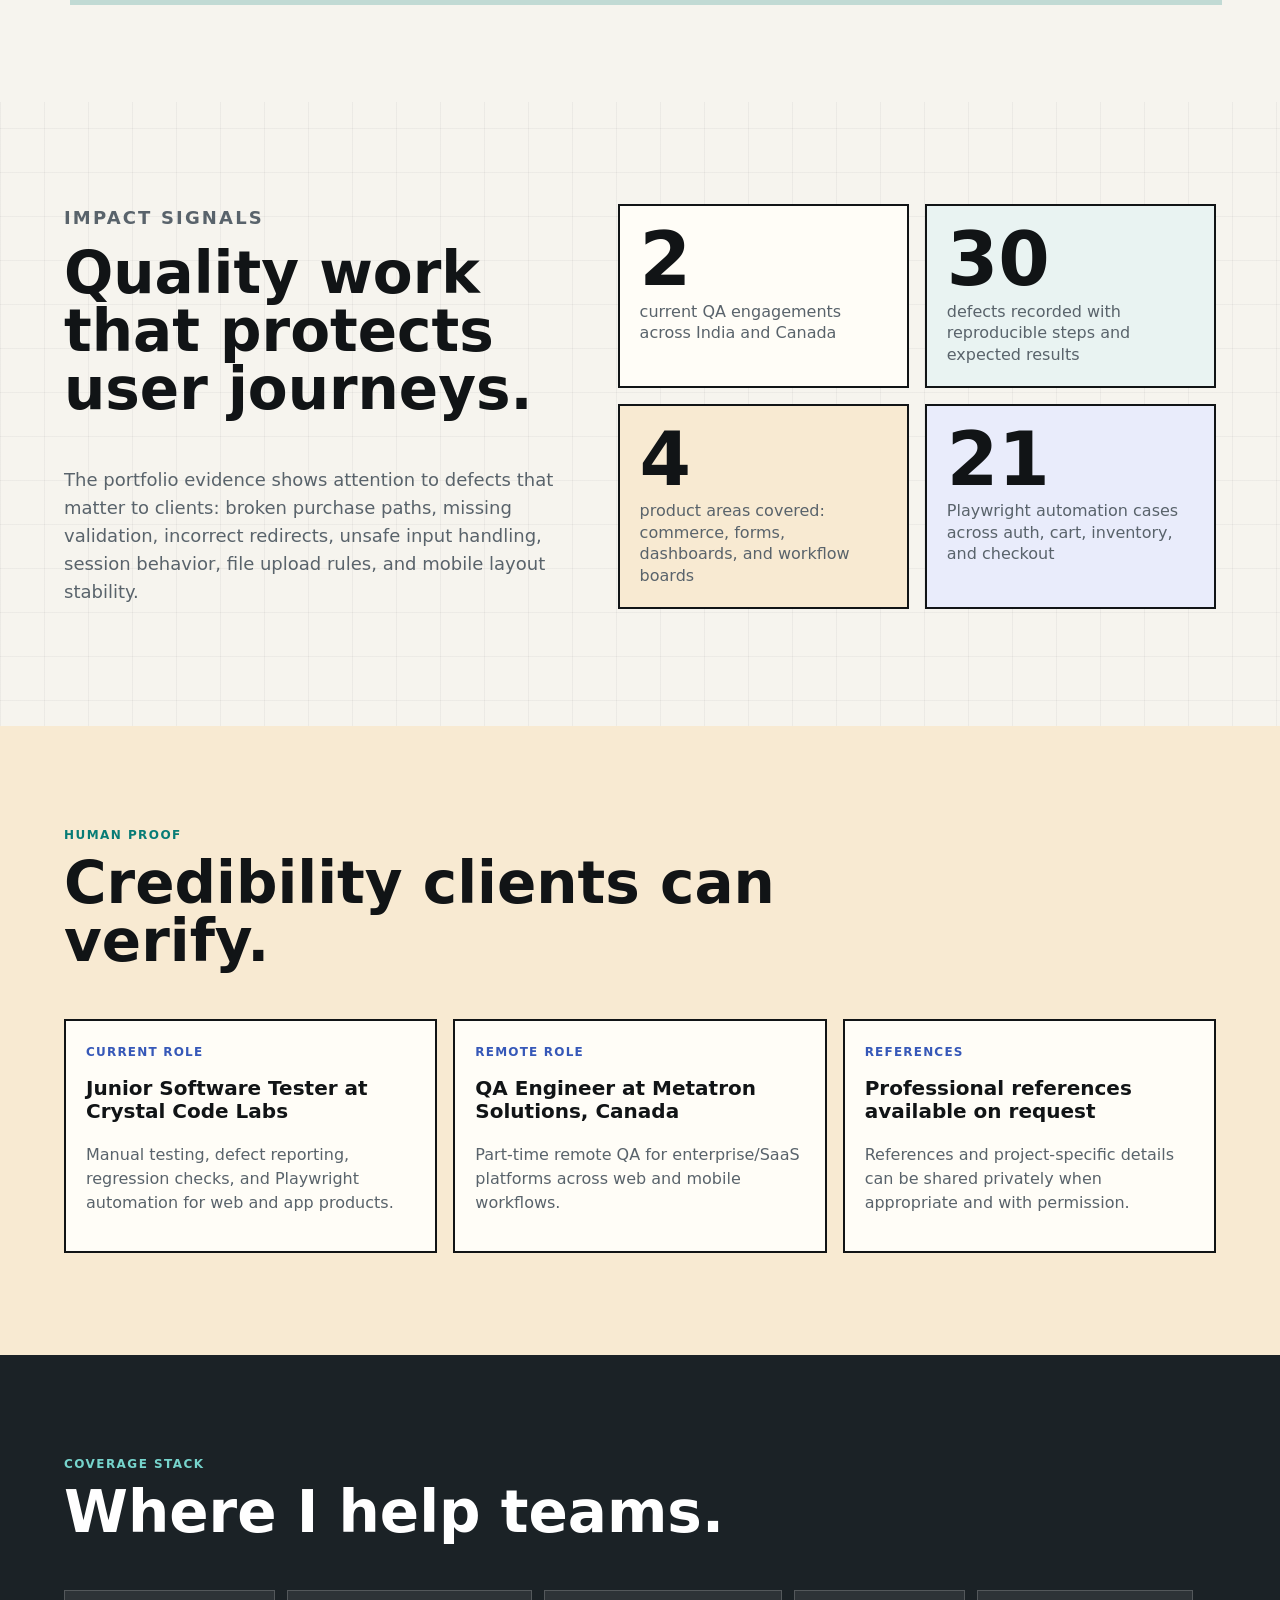
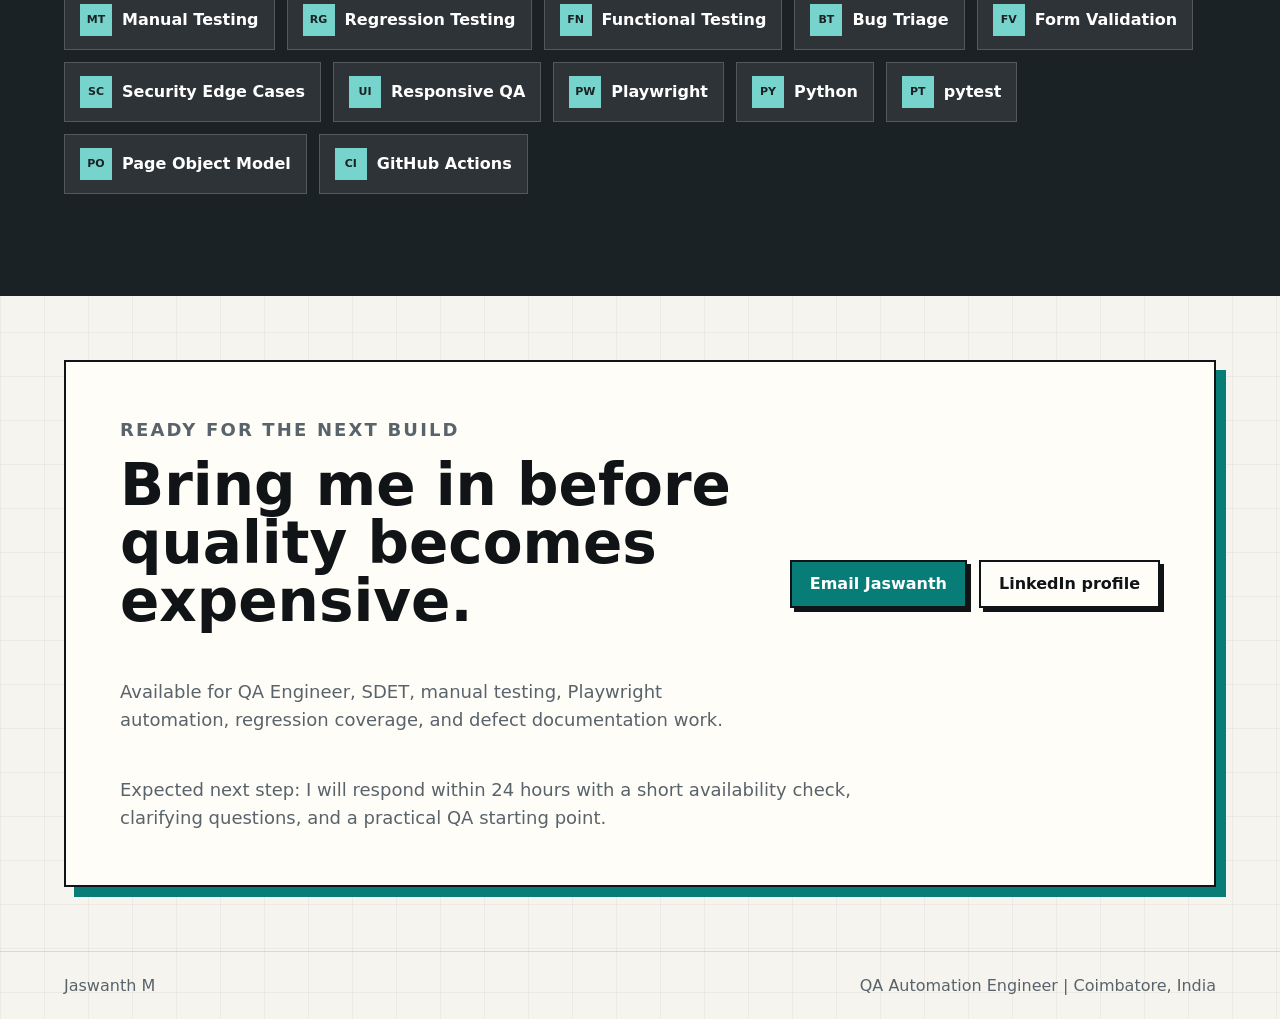
==== commit a5e6ecaf: "Fix favicon for GitHub Pages" ====
--- a/index.html
+++ b/index.html
@@ -5,10 +5,10 @@
   <meta name="viewport" content="width=device-width, initial-scale=1">
   <title>Jaswanth M | QA Portfolio</title>
   <meta name="description" content="QA portfolio for Jaswanth M, showcasing manual testing, Playwright automation, defect reporting, regression strategy, and real test case work.">
-  <link rel="icon" href="assets/favicon.ico?v=2" sizes="any">
-  <link rel="icon" type="image/svg+xml" href="assets/qa-icon.svg?v=2">
-  <link rel="icon" type="image/png" href="assets/favicon-32.png?v=2" sizes="32x32">
-  <link rel="apple-touch-icon" href="assets/apple-touch-icon.png?v=2">
+  <link rel="shortcut icon" href="./favicon.ico?v=3">
+  <link rel="icon" href="./favicon.ico?v=3" sizes="any">
+  <link rel="icon" type="image/png" href="./favicon-32.png?v=3" sizes="32x32">
+  <link rel="apple-touch-icon" href="./apple-touch-icon.png?v=3">
   <link rel="stylesheet" href="styles.css">
 </head>
 <body>
@@ -27,6 +27,7 @@
       <a href="#method">Method</a>
       <a href="#experience">Experience</a>
       <a href="#impact">Impact</a>
+      <a href="https://github.com/MKJaswanth/E-commerce_automation">GitHub</a>
       <a href="#contact">Contact</a>
     </nav>
   </header>
@@ -56,27 +57,28 @@
       </div>
       <aside class="proof-panel" aria-label="Client value snapshot">
         <div class="headshot-card">
-          <div class="headshot" aria-label="Jaswanth M profile mark">
+          <div class="initials-avatar" aria-label="Jaswanth M initials avatar">
             <span>JM</span>
+            <small>QA</small>
           </div>
           <div>
             <strong>Jaswanth M</strong>
             <p>Jr. Software Tester + QA Engineer</p>
-            <small>Professional QA support for web, mobile, and SaaS teams.</small>
+            <small>Currently employed | Remote-ready | India + Canada QA experience</small>
           </div>
         </div>
-        <div class="hero-stat">
-          <span>2</span>
-          <p>active QA roles across India and Canada, covering web and mobile products.</p>
-        </div>
-        <div class="stat-grid">
-          <div>
+        <div class="hero-stat-row">
+          <div class="hero-stat">
+            <span>2</span>
+            <p>active QA roles</p>
+          </div>
+          <div class="hero-stat">
             <span>30</span>
-            <p>defects with reproduction paths</p>
-          </div>
-          <div>
+            <p>documented defects</p>
+          </div>
+          <div class="hero-stat">
             <span>21</span>
-            <p>Playwright automation cases</p>
+            <p>automation checks</p>
           </div>
         </div>
         <p class="response-note">When you email, I will reply within 24 hours with availability, project-fit questions, and a suggested QA plan.</p>
@@ -308,18 +310,18 @@
         <h2>Where I help teams.</h2>
       </div>
       <div class="stack-grid">
-        <span>Manual Testing</span>
-        <span>Regression Testing</span>
-        <span>Functional Testing</span>
-        <span>Bug Triage</span>
-        <span>Form Validation</span>
-        <span>Security Edge Cases</span>
-        <span>Responsive QA</span>
-        <span>Playwright</span>
-        <span>Python</span>
-        <span>pytest</span>
-        <span>Page Object Model</span>
-        <span>GitHub Actions</span>
+        <span data-icon="MT">Manual Testing</span>
+        <span data-icon="RG">Regression Testing</span>
+        <span data-icon="FN">Functional Testing</span>
+        <span data-icon="BT">Bug Triage</span>
+        <span data-icon="FV">Form Validation</span>
+        <span data-icon="SC">Security Edge Cases</span>
+        <span data-icon="UI">Responsive QA</span>
+        <span data-icon="PW">Playwright</span>
+        <span data-icon="PY">Python</span>
+        <span data-icon="PT">pytest</span>
+        <span data-icon="PO">Page Object Model</span>
+        <span data-icon="CI">GitHub Actions</span>
       </div>
     </section>
 
--- a/styles.css
+++ b/styles.css
@@ -309,27 +309,61 @@
   margin-bottom: 18px;
 }
 
-.headshot {
+.initials-avatar {
   flex: 0 0 auto;
+  position: relative;
   display: grid;
   place-items: center;
-  width: 104px;
-  height: 124px;
+  width: 128px;
+  height: 128px;
+  border-radius: 28px;
   background:
-    linear-gradient(135deg, rgba(8, 124, 118, .85), rgba(54, 88, 184, .9)),
-    #dce5e2;
-  border: 2px solid white;
-}
-
-.headshot span {
-  display: grid;
-  place-items: center;
-  width: 62px;
-  height: 62px;
-  background: white;
-  color: var(--ink);
-  font-size: 24px;
-  font-weight: 900;
+    linear-gradient(135deg, rgba(217, 144, 18, .95), transparent 38%),
+    linear-gradient(135deg, var(--teal), var(--blue));
+  border: 3px solid white;
+  box-shadow: 0 0 0 5px rgba(8, 124, 118, .26);
+  overflow: hidden;
+}
+
+.initials-avatar::before {
+  content: "";
+  position: absolute;
+  inset: 10px;
+  border: 1px solid rgba(255, 255, 255, .36);
+  border-radius: 20px;
+}
+
+.initials-avatar::after {
+  content: "";
+  position: absolute;
+  width: 84px;
+  height: 84px;
+  border: 2px solid rgba(255, 255, 255, .5);
+  border-left-color: var(--amber);
+  border-radius: 50%;
+  animation: avatarScan 7s linear infinite;
+}
+
+.initials-avatar span {
+  position: relative;
+  z-index: 1;
+  color: white;
+  font-size: 46px;
+  line-height: .9;
+  font-weight: 950;
+  letter-spacing: 0;
+}
+
+.initials-avatar small {
+  position: absolute;
+  right: 16px;
+  bottom: 14px;
+  z-index: 1;
+  padding: 4px 6px;
+  color: var(--charcoal);
+  background: var(--panel);
+  font-size: 11px;
+  font-weight: 950;
 }
 
 .headshot-card strong {
@@ -354,40 +388,51 @@
   font-size: 12px;
 }
 
+@keyframes avatarScan {
+  to {
+    transform: rotate(360deg);
+  }
+}
+
+.reveal {
+  opacity: 0;
+  transform: translateY(18px);
+  transition: opacity .45s ease, transform .45s ease;
+}
+
+.reveal.is-visible {
+  opacity: 1;
+  transform: translateY(0);
+}
+
+.hero-stat-row {
+  display: grid;
+  grid-template-columns: repeat(3, minmax(0, 1fr));
+  gap: 10px;
+}
+
 .hero-stat {
   padding: 18px;
   background: #f7efe1;
   color: var(--ink);
+  text-align: center;
 }
 
 .hero-stat span {
   display: block;
   color: var(--red);
-  font-size: clamp(96px, 12vw, 150px);
-  line-height: .8;
+  font-size: clamp(58px, 7vw, 92px);
+  line-height: .86;
   font-weight: 900;
 }
 
 .hero-stat p,
-.stat-grid p,
 .metric p {
   margin: 8px 0 0;
   color: var(--muted);
   line-height: 1.35;
 }
 
-.stat-grid {
-  margin-top: 12px;
-}
-
-.stat-grid div {
-  flex: 1;
-  padding: 16px;
-  background: #e9f3f2;
-  color: var(--ink);
-}
-
-.stat-grid span,
 .metric span {
   display: block;
   font-size: clamp(42px, 6vw, 74px);
@@ -734,10 +779,25 @@
 }
 
 .stack-grid span {
+  display: inline-flex;
+  align-items: center;
+  gap: 10px;
   padding: 13px 15px;
   background: rgba(255, 255, 255, .08);
   border: 1px solid rgba(255, 255, 255, .18);
   font-weight: 800;
+}
+
+.stack-grid span::before {
+  content: attr(data-icon);
+  display: inline-grid;
+  place-items: center;
+  width: 32px;
+  height: 32px;
+  color: var(--charcoal);
+  background: #76d4cc;
+  font-size: 11px;
+  font-weight: 900;
 }
 
 .contact-section {
@@ -825,9 +885,9 @@
     border-bottom: 0;
   }
 
-  .stat-grid,
+  .hero-stat-row,
   footer {
-    flex-direction: column;
+    grid-template-columns: 1fr;
   }
 
   .button {
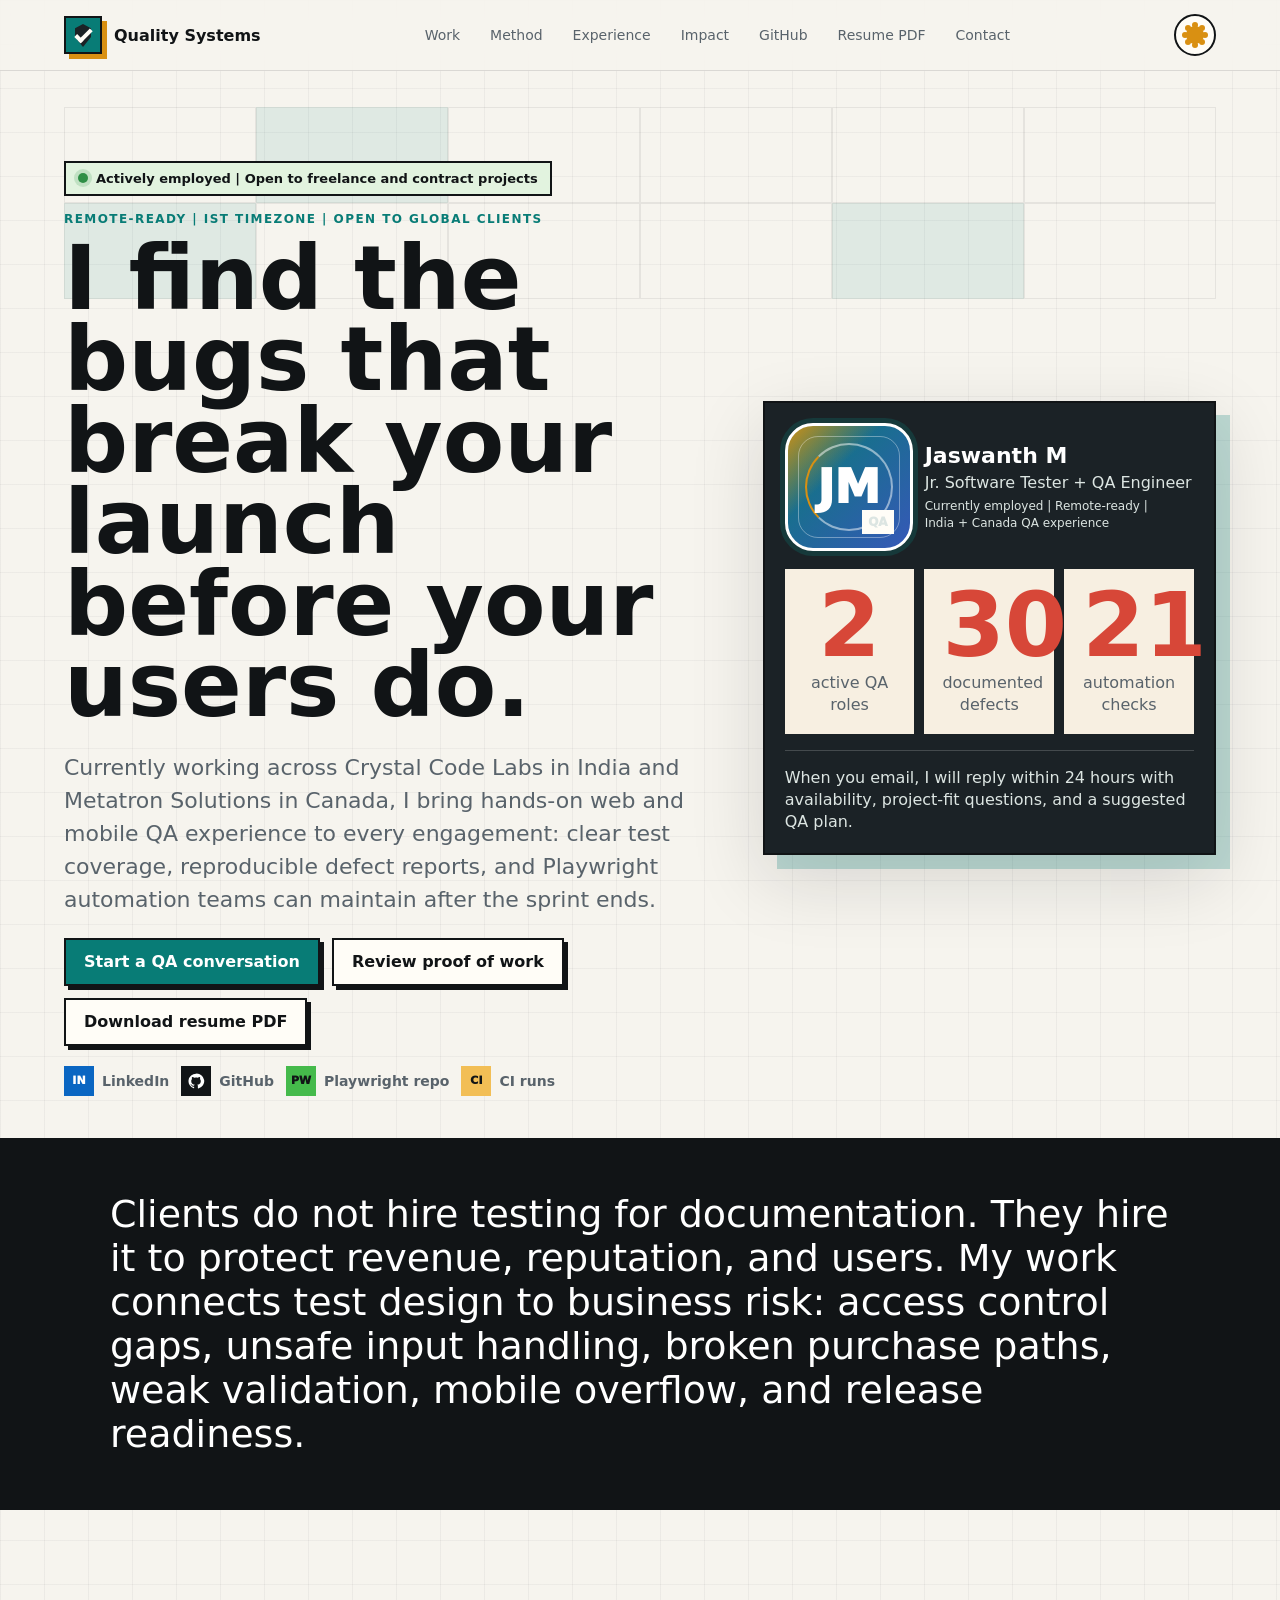
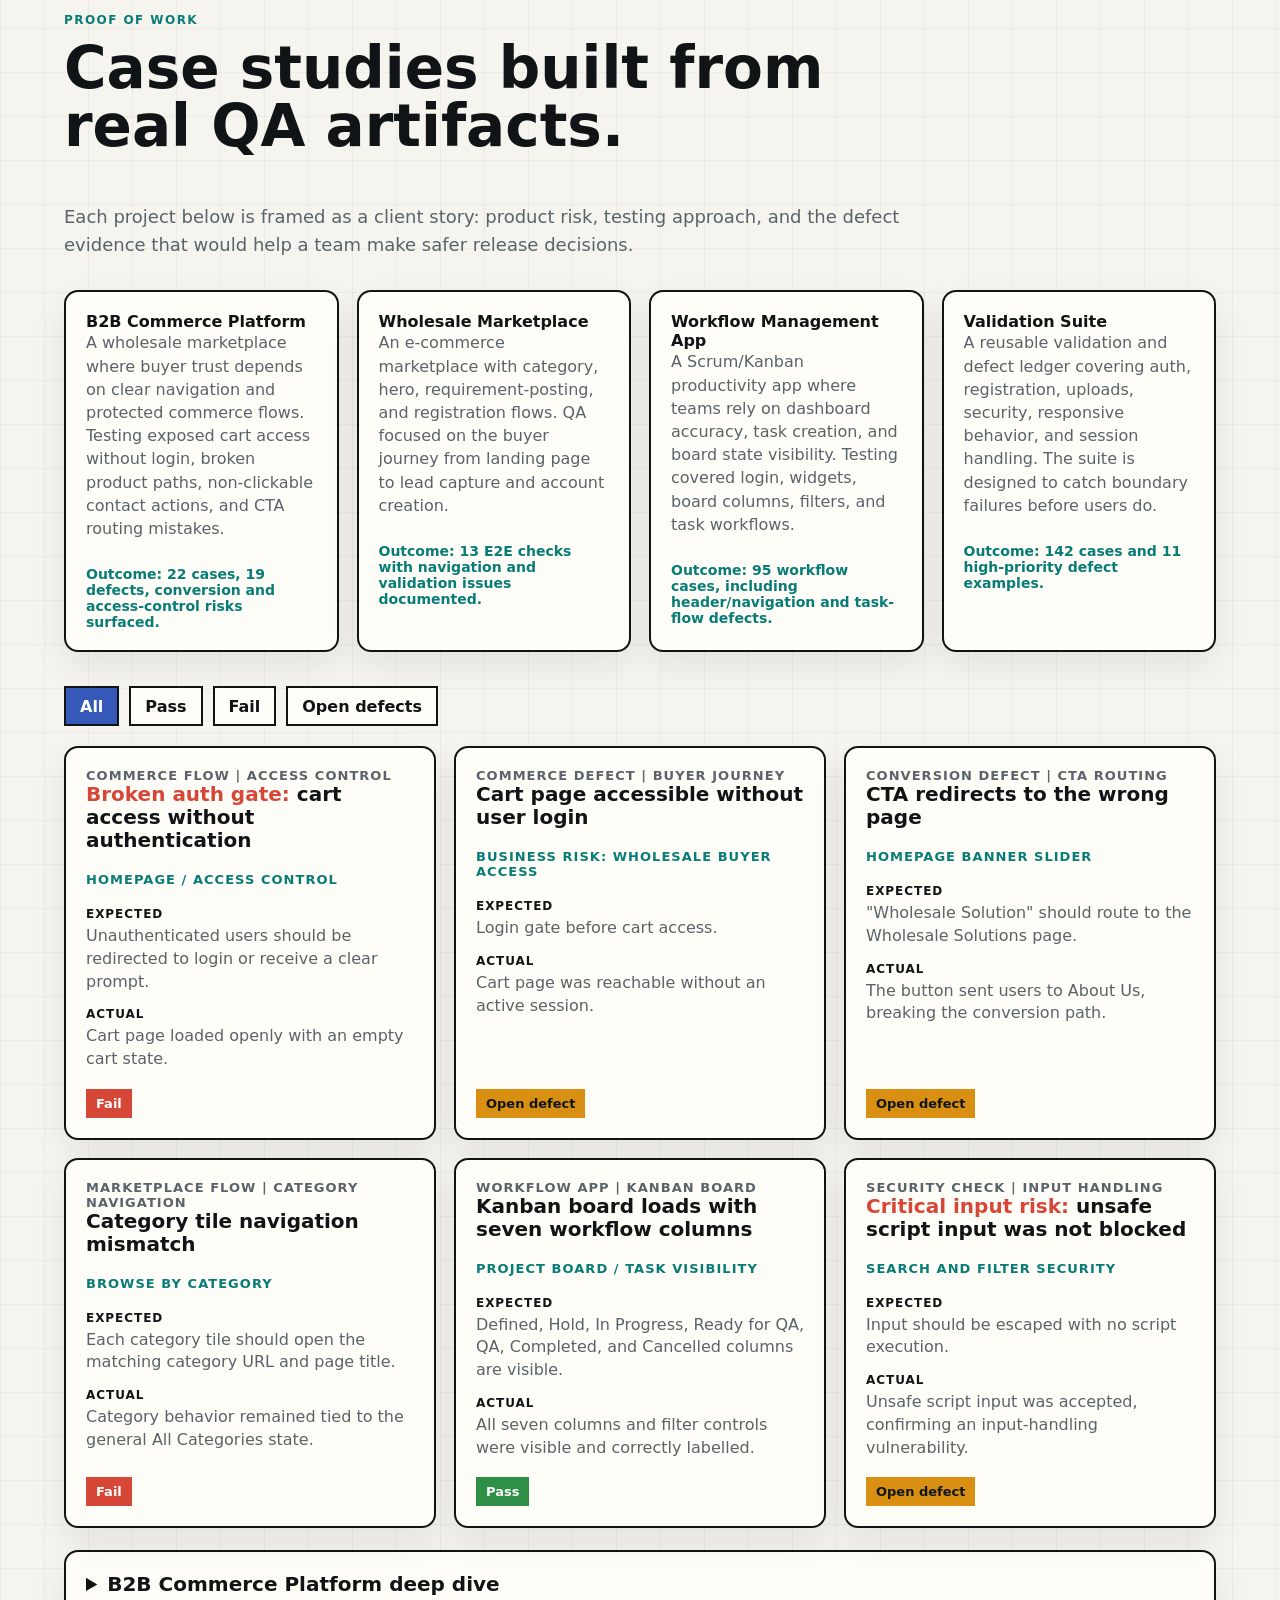
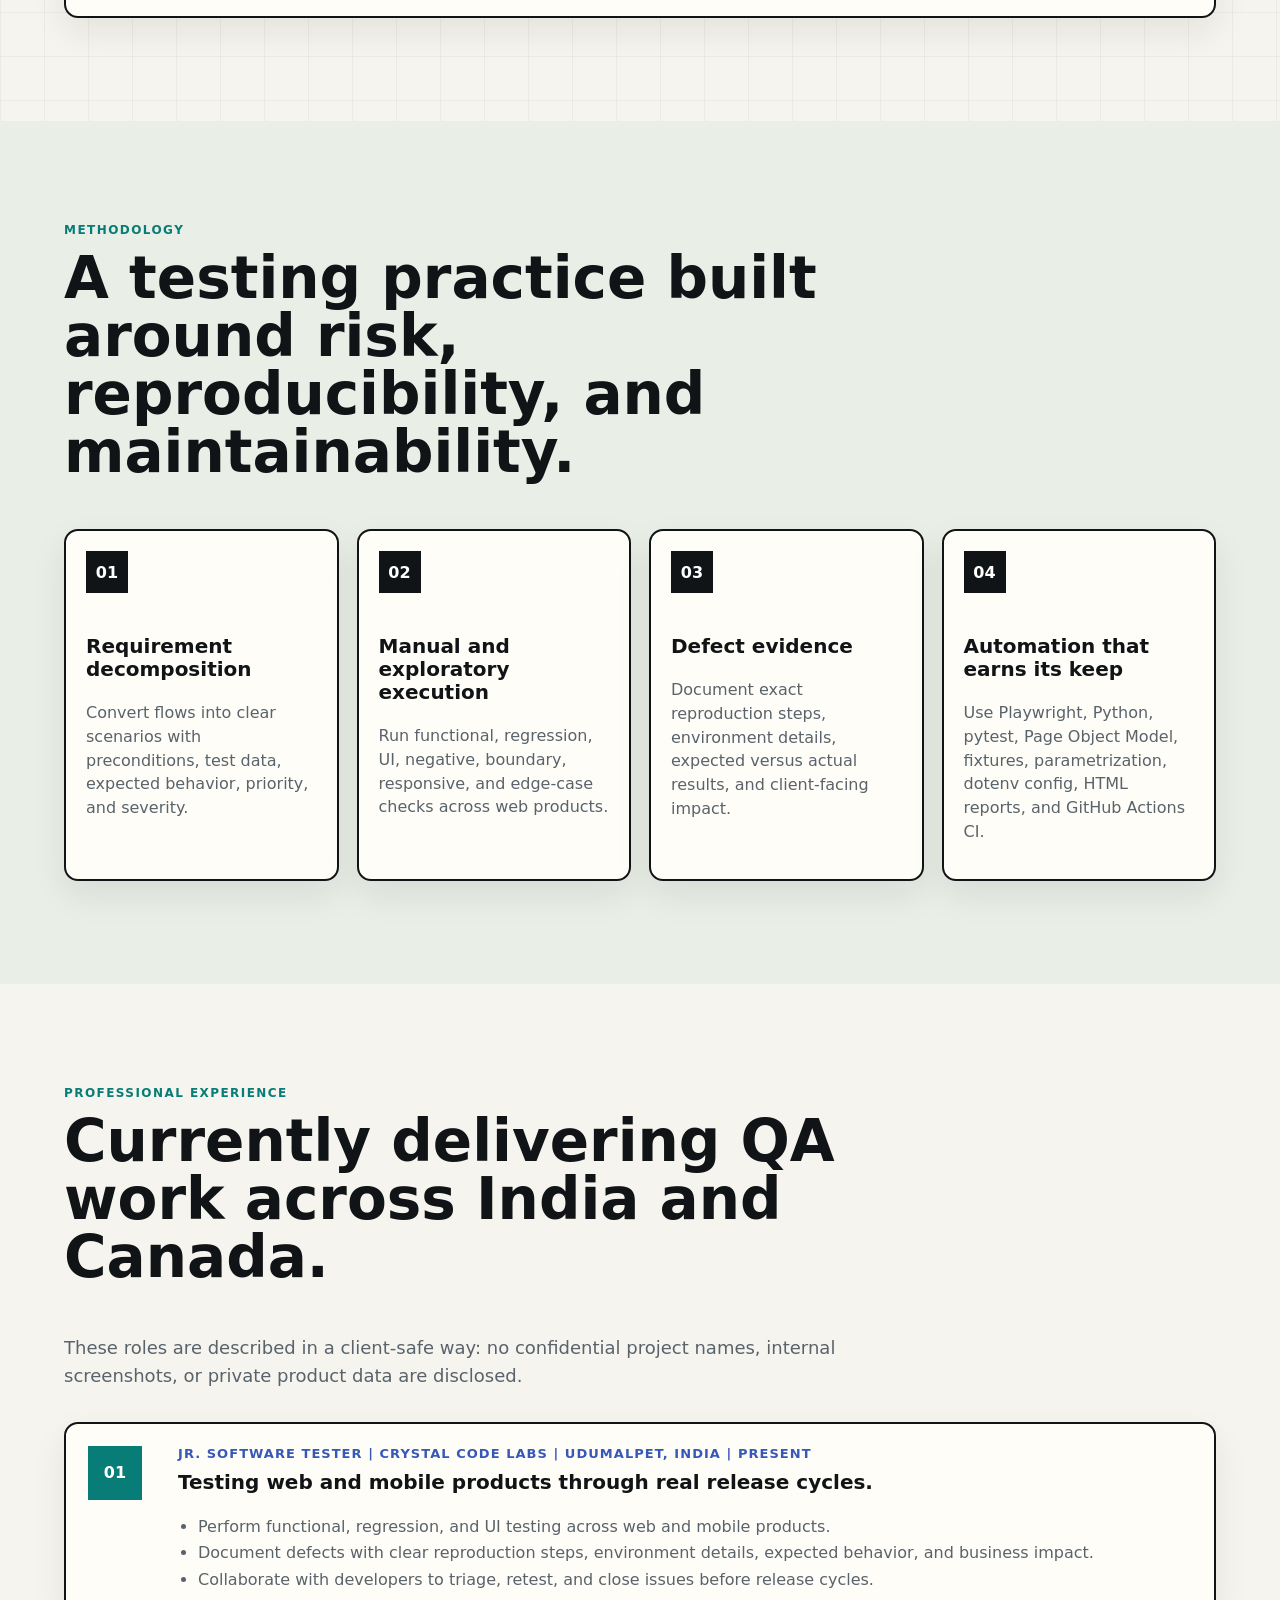
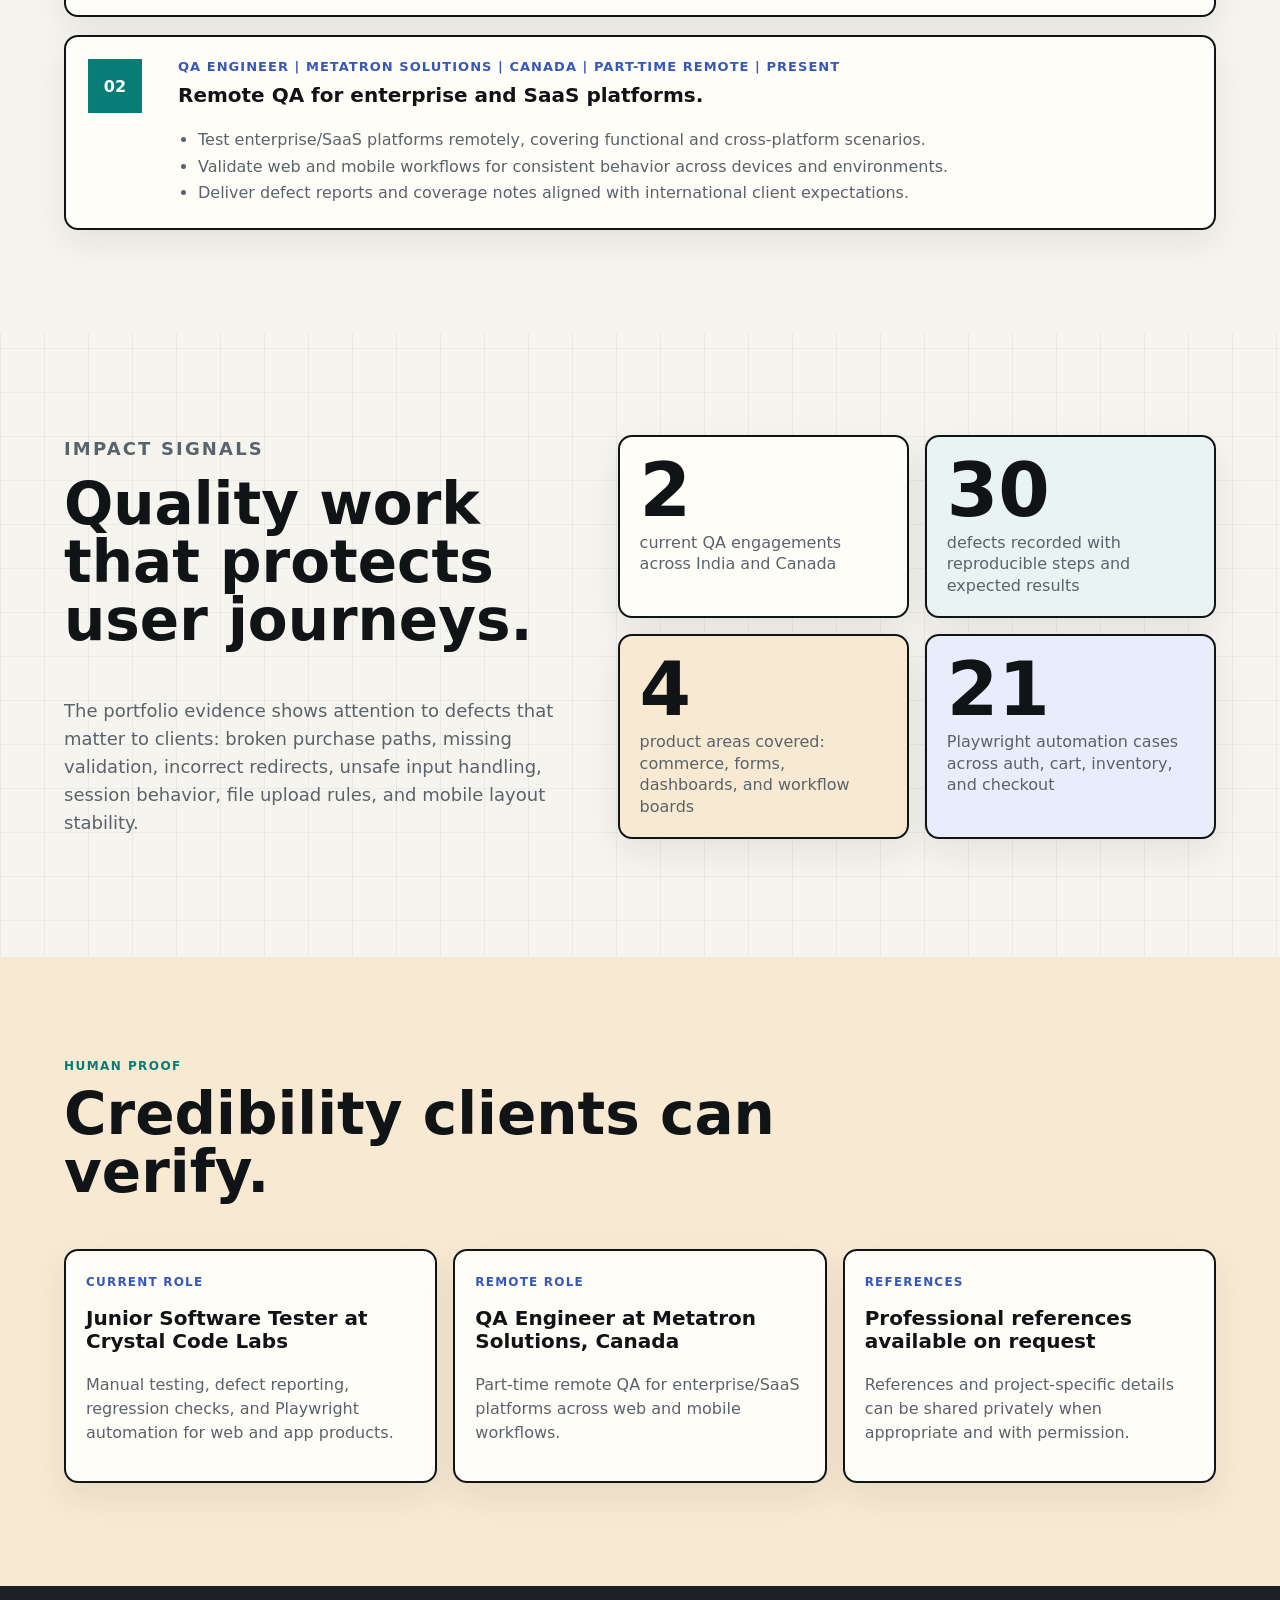
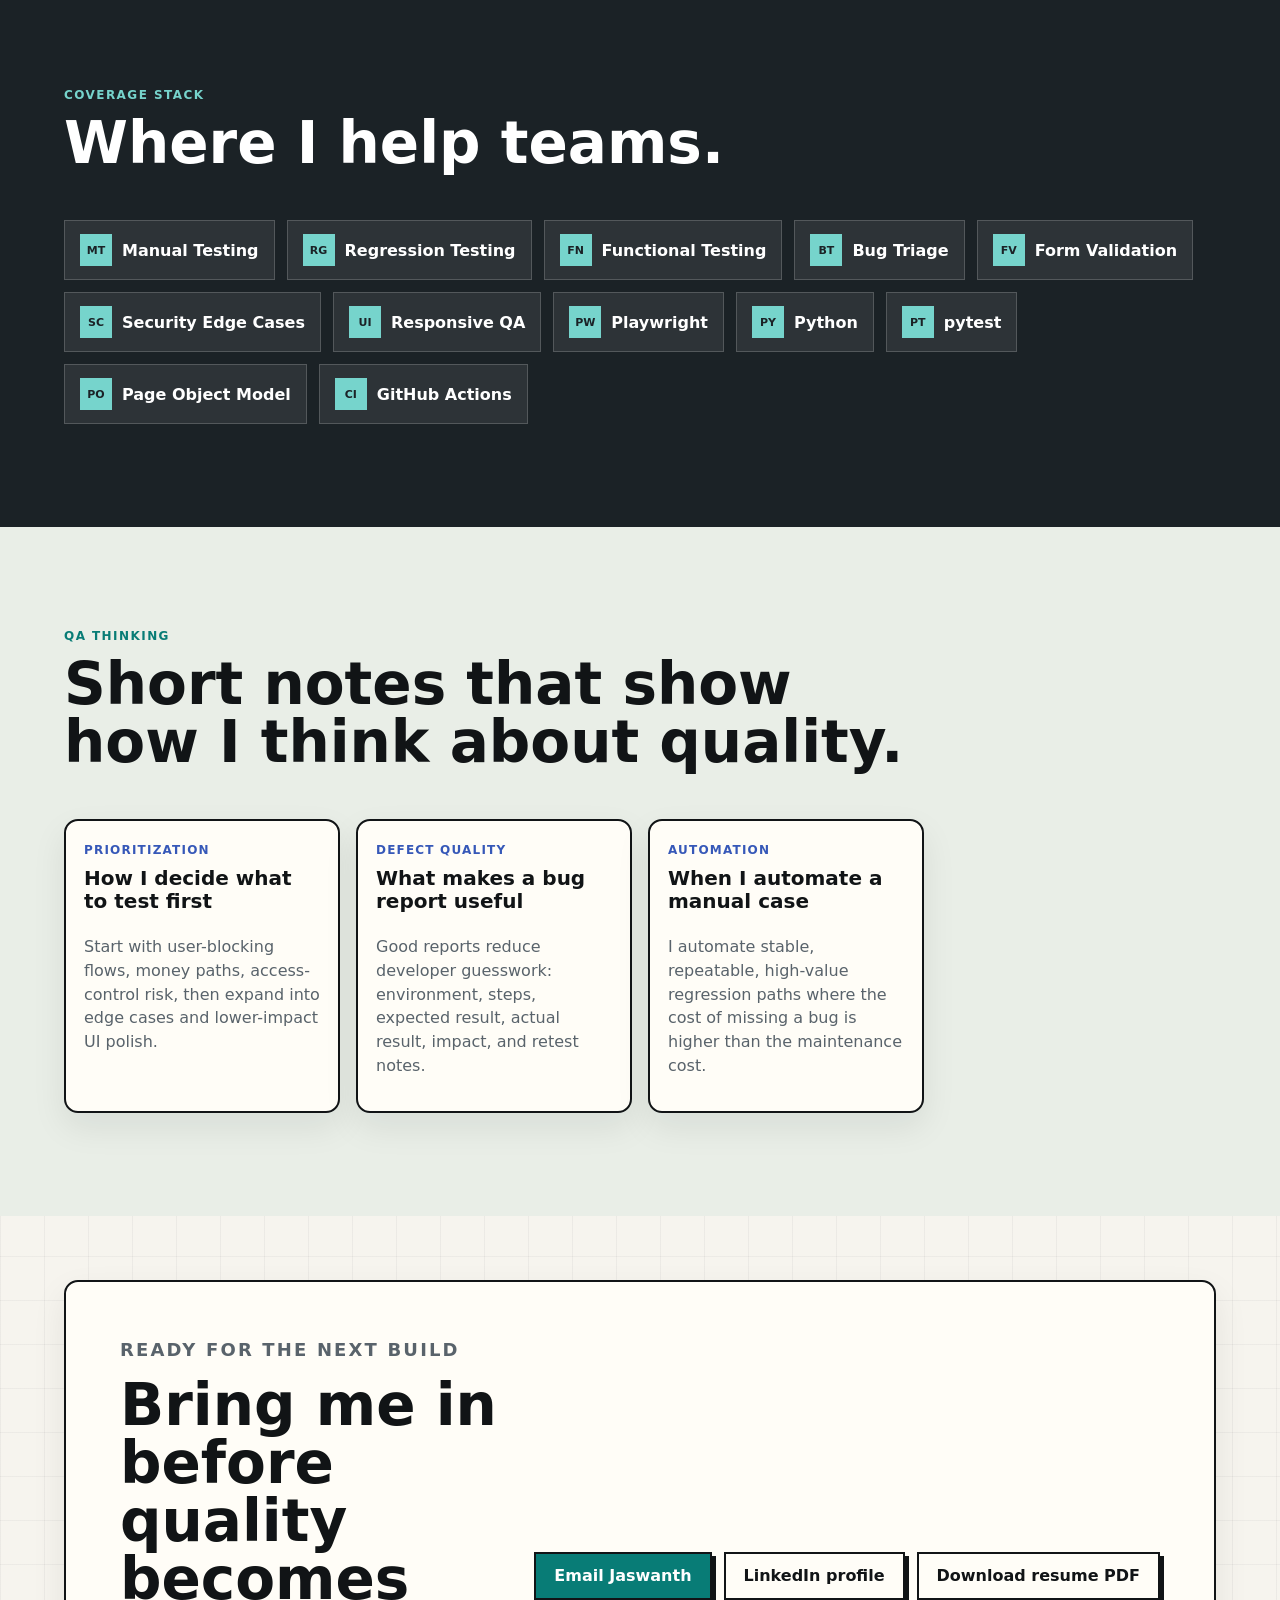
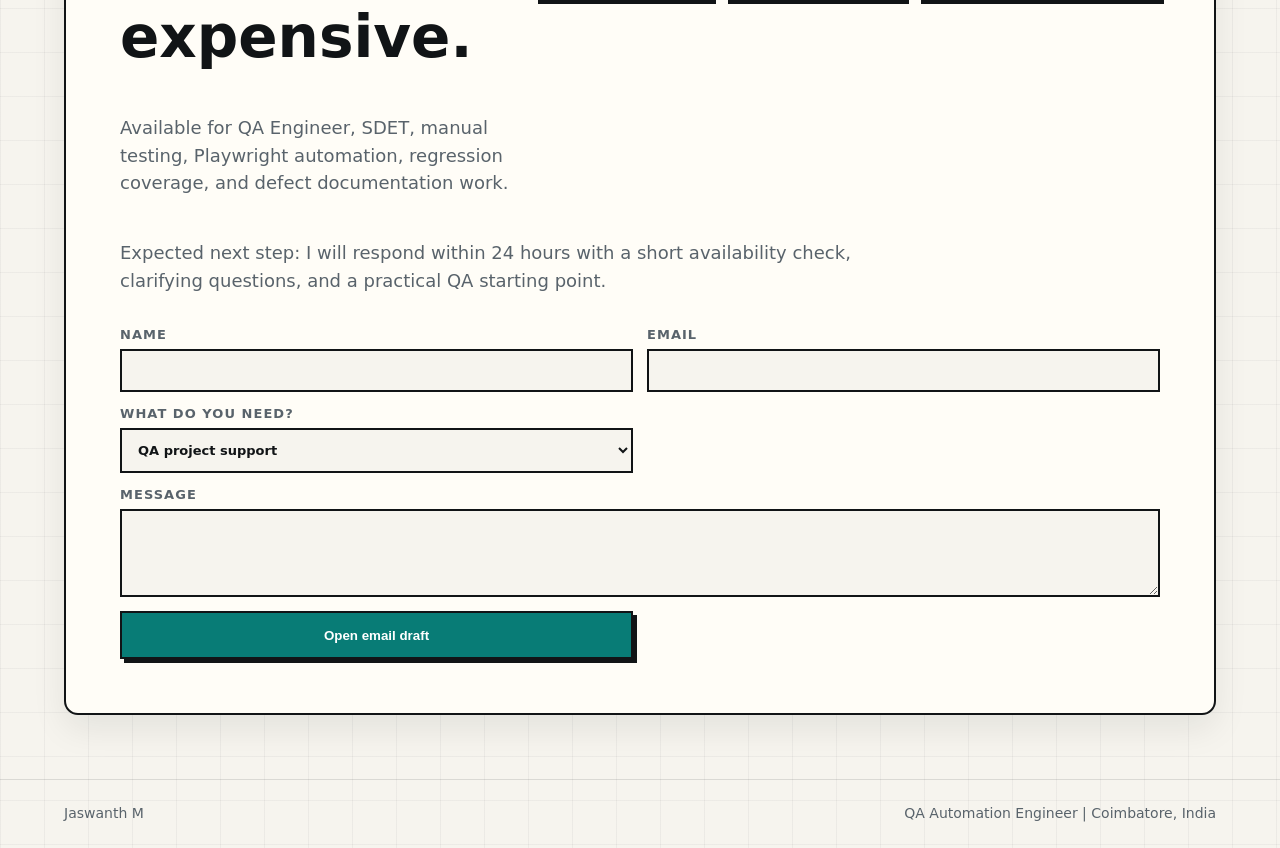
==== commit 497538f6: "Fix favicon for GitHub Pages" ====
--- a/index.html
+++ b/index.html
@@ -3,8 +3,14 @@
 <head>
   <meta charset="utf-8">
   <meta name="viewport" content="width=device-width, initial-scale=1">
-  <title>Jaswanth M | QA Portfolio</title>
-  <meta name="description" content="QA portfolio for Jaswanth M, showcasing manual testing, Playwright automation, defect reporting, regression strategy, and real test case work.">
+  <title>Jaswanth M | QA Automation Engineer Portfolio | Playwright, Manual Testing India</title>
+  <meta name="description" content="Jaswanth M is a QA Automation Engineer in India with Playwright, Python, pytest, manual testing, defect reporting, and current India + Canada QA experience.">
+  <meta name="keywords" content="QA Automation Engineer, Playwright, Manual Testing, Software Tester India, Python pytest, QA portfolio, SDET">
+  <meta property="og:title" content="Jaswanth M | QA Automation Engineer">
+  <meta property="og:description" content="Manual QA, Playwright automation, defect evidence, regression coverage, and current India + Canada QA experience.">
+  <meta property="og:type" content="website">
+  <meta property="og:image" content="https://mkjaswanth.github.io/-Jaswanth-QA-portfolio/assets/og-card.svg">
+  <meta name="twitter:card" content="summary_large_image">
   <link rel="shortcut icon" href="./favicon.ico?v=3">
   <link rel="icon" href="./favicon.ico?v=3" sizes="any">
   <link rel="icon" type="image/png" href="./favicon-32.png?v=3" sizes="32x32">
@@ -28,8 +34,13 @@
       <a href="#experience">Experience</a>
       <a href="#impact">Impact</a>
       <a href="https://github.com/MKJaswanth/E-commerce_automation">GitHub</a>
+      <a href="assets/Jaswanth-M-QA-Resume.pdf" download>Resume PDF</a>
       <a href="#contact">Contact</a>
     </nav>
+    <button class="theme-toggle" type="button" aria-label="Switch to dark mode" aria-pressed="false">
+      <span class="sun-icon" aria-hidden="true"></span>
+      <span class="moon-icon" aria-hidden="true"></span>
+    </button>
   </header>
 
   <main id="top">
@@ -48,11 +59,13 @@
         <div class="hero-actions">
           <a class="button primary" href="mailto:jaswanth.mk63@gmail.com">Start a QA conversation</a>
           <a class="button ghost" href="#work">Review proof of work</a>
+          <a class="button ghost" href="assets/Jaswanth-M-QA-Resume.pdf" download>Download resume PDF</a>
         </div>
         <div class="social-row" aria-label="Profile links">
-          <a href="https://www.linkedin.com/in/mkjaswanth"><span>in</span>LinkedIn</a>
-          <a href="https://github.com/MKJaswanth"><span>gh</span>GitHub</a>
-          <a href="https://github.com/MKJaswanth/E-commerce_automation"><span>pw</span>Playwright repo</a>
+          <a class="social-link linkedin" href="https://www.linkedin.com/in/mkjaswanth" aria-label="LinkedIn profile"><span aria-hidden="true">in</span>LinkedIn</a>
+          <a class="social-link github" href="https://github.com/MKJaswanth" aria-label="GitHub profile"><span aria-hidden="true"><svg viewBox="0 0 24 24" focusable="false"><path d="M12 2.2a10 10 0 0 0-3.16 19.49c.5.09.68-.22.68-.48v-1.7c-2.78.6-3.36-1.18-3.36-1.18-.45-1.15-1.1-1.45-1.1-1.45-.9-.62.07-.61.07-.61 1 .07 1.53 1.03 1.53 1.03.88 1.52 2.32 1.08 2.88.83.09-.64.35-1.08.63-1.33-2.22-.25-4.55-1.11-4.55-4.93 0-1.09.39-1.98 1.03-2.68-.1-.25-.45-1.27.1-2.64 0 0 .84-.27 2.75 1.02A9.57 9.57 0 0 1 12 7.25c.85 0 1.7.11 2.5.34 1.9-1.29 2.74-1.02 2.74-1.02.55 1.37.2 2.39.1 2.64.64.7 1.03 1.59 1.03 2.68 0 3.83-2.34 4.67-4.57 4.92.36.31.68.92.68 1.86v2.76c0 .27.18.58.69.48A10 10 0 0 0 12 2.2Z"/></svg></span>GitHub</a>
+          <a class="social-link playwright" href="https://github.com/MKJaswanth/E-commerce_automation" aria-label="Playwright automation repository"><span aria-hidden="true">PW</span>Playwright repo</a>
+          <a class="social-link ci" href="https://github.com/MKJaswanth/E-commerce_automation/actions" aria-label="GitHub Actions CI runs"><span aria-hidden="true">CI</span>CI runs</a>
         </div>
       </div>
       <aside class="proof-panel" aria-label="Client value snapshot">
@@ -124,10 +137,10 @@
       </div>
 
       <div class="case-toolbar" aria-label="Case filters">
-        <button class="filter active" type="button" data-filter="all">All</button>
-        <button class="filter" type="button" data-filter="Pass">Pass</button>
-        <button class="filter" type="button" data-filter="Fail">Fail</button>
-        <button class="filter" type="button" data-filter="Open">Open defects</button>
+        <button class="filter active" type="button" data-filter="all" aria-pressed="true">All</button>
+        <button class="filter" type="button" data-filter="Pass" aria-pressed="false">Pass</button>
+        <button class="filter" type="button" data-filter="Fail" aria-pressed="false">Fail</button>
+        <button class="filter" type="button" data-filter="Open" aria-pressed="false">Open defects</button>
       </div>
 
       <div class="case-lab" id="caseLab">
@@ -197,6 +210,28 @@
           <span class="status open">Open defect</span>
         </article>
       </div>
+
+      <details class="deep-dive">
+        <summary>B2B Commerce Platform deep dive</summary>
+        <div class="deep-dive-grid">
+          <article>
+            <span>Scope</span>
+            <p>Covered homepage, navigation, contact actions, cart access, product paths, CTAs, and buyer journey flows for a wholesale commerce experience.</p>
+          </article>
+          <article>
+            <span>Approach</span>
+            <p>Prioritized release-risk scenarios first: access control, conversion paths, broken links, form validation, and expected-versus-actual behavior.</p>
+          </article>
+          <article>
+            <span>What I Found</span>
+            <p>Cart access without login, incorrect CTA routing, product path failures, and static contact elements that should have opened phone or email actions.</p>
+          </article>
+          <article>
+            <span>Business Impact</span>
+            <p>Clear defect evidence helped separate cosmetic issues from risks that affect buyer trust, lead conversion, and release readiness.</p>
+          </article>
+        </div>
+      </details>
     </section>
 
     <section id="method" class="section method-section">
@@ -325,6 +360,30 @@
       </div>
     </section>
 
+    <section class="section thinking-section" aria-label="QA thinking">
+      <div class="section-heading compact">
+        <p class="eyebrow">QA thinking</p>
+        <h2>Short notes that show how I think about quality.</h2>
+      </div>
+      <div class="thinking-grid">
+        <article>
+          <span>Prioritization</span>
+          <h3>How I decide what to test first</h3>
+          <p>Start with user-blocking flows, money paths, access-control risk, then expand into edge cases and lower-impact UI polish.</p>
+        </article>
+        <article>
+          <span>Defect Quality</span>
+          <h3>What makes a bug report useful</h3>
+          <p>Good reports reduce developer guesswork: environment, steps, expected result, actual result, impact, and retest notes.</p>
+        </article>
+        <article>
+          <span>Automation</span>
+          <h3>When I automate a manual case</h3>
+          <p>I automate stable, repeatable, high-value regression paths where the cost of missing a bug is higher than the maintenance cost.</p>
+        </article>
+      </div>
+    </section>
+
     <section id="contact" class="contact-section">
       <div>
         <p class="eyebrow">Ready for the next build</p>
@@ -336,8 +395,33 @@
       <div class="contact-actions">
         <a class="button primary" href="mailto:jaswanth.mk63@gmail.com">Email Jaswanth</a>
         <a class="button ghost" href="https://www.linkedin.com/in/mkjaswanth">LinkedIn profile</a>
+        <a class="button ghost" href="assets/Jaswanth-M-QA-Resume.pdf" download>Download resume PDF</a>
       </div>
       <p class="contact-note">Expected next step: I will respond within 24 hours with a short availability check, clarifying questions, and a practical QA starting point.</p>
+      <form class="contact-form" id="contactForm">
+        <label>
+          Name
+          <input type="text" name="name" autocomplete="name" required>
+        </label>
+        <label>
+          Email
+          <input type="email" name="email" autocomplete="email" required>
+        </label>
+        <label>
+          What do you need?
+          <select name="need">
+            <option>QA project support</option>
+            <option>Full-time role discussion</option>
+            <option>Playwright automation</option>
+            <option>Manual testing / regression</option>
+          </select>
+        </label>
+        <label>
+          Message
+          <textarea name="message" rows="4" required></textarea>
+        </label>
+        <button class="button primary" type="submit">Open email draft</button>
+      </form>
     </section>
   </main>
 
--- a/styles.css
+++ b/styles.css
@@ -12,6 +12,24 @@
   --blue: #3658b8;
   --charcoal: #1b2226;
   --shadow: 0 24px 70px rgba(20, 24, 27, .14);
+  --card-shadow: 0 14px 34px rgba(17, 20, 22, .08);
+  --radius: 14px;
+}
+
+[data-theme="dark"] {
+  --ink: #f7faf7;
+  --muted: #c2ced1;
+  --paper: #0f1315;
+  --panel: #1a2226;
+  --line: #ffffff2b;
+  --teal: #35b9ad;
+  --green: #7bdc8d;
+  --amber: #f2be55;
+  --red: #ff8174;
+  --blue: #8ba7ff;
+  --charcoal: #090c0e;
+  --shadow: 0 24px 70px rgba(0, 0, 0, .35);
+  --card-shadow: 0 14px 34px rgba(0, 0, 0, .28);
 }
 
 * {
@@ -20,6 +38,16 @@
 
 html {
   scroll-behavior: smooth;
+}
+
+*:focus-visible {
+  outline: 3px solid var(--blue);
+  outline-offset: 3px;
+}
+
+a:focus-visible,
+button:focus-visible {
+  text-decoration: none;
 }
 
 body {
@@ -33,6 +61,12 @@
   color: var(--ink);
 }
 
+[data-theme="dark"] body {
+  background:
+    radial-gradient(circle at 16% 8%, rgba(53, 185, 173, .14), transparent 30%),
+    linear-gradient(180deg, #0b0f11 0%, var(--paper) 46%, #121719 100%);
+}
+
 .scroll-progress {
   position: fixed;
   top: 0;
@@ -53,6 +87,15 @@
 a {
   color: inherit;
   text-decoration: none;
+}
+
+a:focus-visible,
+button:focus-visible,
+input:focus-visible,
+select:focus-visible,
+textarea:focus-visible {
+  outline: 3px solid var(--amber);
+  outline-offset: 4px;
 }
 
 .skip-link {
@@ -128,10 +171,81 @@
   gap: clamp(12px, 3vw, 30px);
   font-size: 14px;
   color: var(--muted);
+  flex-wrap: wrap;
 }
 
 nav a:hover {
   color: var(--ink);
+}
+
+.theme-toggle {
+  position: relative;
+  display: inline-grid;
+  place-items: center;
+  width: 42px;
+  height: 42px;
+  color: var(--ink);
+  background: var(--panel);
+  border: 2px solid var(--ink);
+  border-radius: 50%;
+  cursor: pointer;
+  flex: 0 0 auto;
+  overflow: hidden;
+}
+
+.sun-icon,
+.moon-icon {
+  position: absolute;
+  width: 18px;
+  height: 18px;
+  transition: opacity .2s ease, transform .2s ease;
+}
+
+.sun-icon {
+  background: #d99012;
+  border-radius: 50%;
+  box-shadow:
+    0 -10px 0 -6px #d99012,
+    0 10px 0 -6px #d99012,
+    10px 0 0 -6px #d99012,
+    -10px 0 0 -6px #d99012,
+    7px 7px 0 -6px #d99012,
+    -7px -7px 0 -6px #d99012,
+    7px -7px 0 -6px #d99012,
+    -7px 7px 0 -6px #d99012;
+}
+
+.moon-icon {
+  opacity: 0;
+  background: #f2be55;
+  border-radius: 50%;
+  transform: translateX(4px) scale(.8);
+}
+
+.moon-icon::after {
+  content: "";
+  position: absolute;
+  width: 18px;
+  height: 18px;
+  left: 6px;
+  top: -2px;
+  background: #1a2226;
+  border-radius: 50%;
+}
+
+[data-theme="dark"] .theme-toggle {
+  border-color: #f2be55;
+  background: #101619;
+}
+
+[data-theme="dark"] .sun-icon {
+  opacity: 0;
+  transform: scale(.75) rotate(40deg);
+}
+
+[data-theme="dark"] .moon-icon {
+  opacity: 1;
+  transform: translateX(0) scale(1);
 }
 
 .hero {
@@ -244,7 +358,8 @@
   margin-top: 20px;
 }
 
-.social-row a {
+.social-row a,
+.social-link {
   display: inline-flex;
   align-items: center;
   gap: 8px;
@@ -253,7 +368,8 @@
   font-weight: 800;
 }
 
-.social-row span {
+.social-row span,
+.social-link span {
   display: inline-grid;
   place-items: center;
   width: 30px;
@@ -261,7 +377,41 @@
   color: white;
   background: var(--ink);
   font-size: 11px;
+  font-weight: 950;
   text-transform: uppercase;
+}
+
+.social-link span svg {
+  width: 18px;
+  height: 18px;
+  fill: currentColor;
+}
+
+.social-link.linkedin span {
+  background: #0a66c2;
+}
+
+.social-link.github span {
+  background: #111416;
+}
+
+.social-link.playwright span {
+  color: #111416;
+  background: #45ba4b;
+}
+
+.social-link.ci span {
+  color: #111416;
+  background: #f2be55;
+}
+
+[data-theme="dark"] .social-link {
+  color: #e8f2ef;
+}
+
+[data-theme="dark"] .social-link.github span {
+  color: #111416;
+  background: #ffffff;
 }
 
 .button {
@@ -281,6 +431,14 @@
   box-shadow: 2px 2px 0 var(--ink);
 }
 
+.button:focus-visible,
+.filter:focus-visible,
+nav a:focus-visible,
+.social-row a:focus-visible,
+.social-link:focus-visible {
+  box-shadow: 0 0 0 3px rgba(54, 88, 184, .22);
+}
+
 .button.primary {
   color: white;
   background: var(--teal);
@@ -288,6 +446,42 @@
 
 .button.ghost {
   background: var(--panel);
+}
+
+[data-theme="dark"] .button.ghost,
+[data-theme="dark"] .filter,
+[data-theme="dark"] .theme-toggle,
+[data-theme="dark"] .story-grid article,
+[data-theme="dark"] .case-card,
+[data-theme="dark"] .experience-timeline article,
+[data-theme="dark"] .metric,
+[data-theme="dark"] .cred-grid article,
+[data-theme="dark"] .contact-section,
+[data-theme="dark"] .deep-dive,
+[data-theme="dark"] .thinking-grid article {
+  background: var(--panel);
+}
+
+[data-theme="dark"] .site-header {
+  background: rgba(15, 19, 21, .9);
+}
+
+[data-theme="dark"] .availability {
+  color: #dfffe6;
+  background: rgba(123, 220, 141, .15);
+  border-color: rgba(123, 220, 141, .45);
+}
+
+[data-theme="dark"] .proof-panel,
+[data-theme="dark"] .intro-band,
+[data-theme="dark"] .expertise-section {
+  background: #080b0d;
+}
+
+[data-theme="dark"] .method-section,
+[data-theme="dark"] .thinking-section,
+[data-theme="dark"] .credibility-section {
+  background: #111719;
 }
 
 .proof-panel {
@@ -479,20 +673,28 @@
 .story-grid {
   display: grid;
   grid-template-columns: repeat(4, minmax(0, 1fr));
-  border: 2px solid var(--ink);
-  background: var(--panel);
-  box-shadow: 8px 8px 0 var(--ink);
+  gap: 18px;
   margin-bottom: 34px;
 }
 
 .story-grid article {
+  display: flex;
+  flex-direction: column;
   min-height: 260px;
-  padding: 18px;
-  border-right: 1px solid var(--line);
-}
-
-.story-grid article:last-child {
-  border-right: 0;
+  padding: 20px;
+  background: var(--panel);
+  border: 2px solid var(--ink);
+  border-radius: var(--radius);
+  box-shadow: var(--card-shadow);
+  transition: transform .22s ease, box-shadow .22s ease, border-color .22s ease;
+}
+
+.story-grid article:hover,
+.case-card:hover,
+.deep-dive-grid article:hover {
+  transform: translateY(-6px);
+  border-color: var(--teal);
+  box-shadow: 0 22px 48px rgba(8, 124, 118, .18);
 }
 
 .story-grid strong,
@@ -535,6 +737,11 @@
   background: var(--blue);
 }
 
+.filter[aria-pressed="true"] {
+  color: white;
+  background: var(--blue);
+}
+
 .case-lab {
   display: grid;
   grid-template-columns: repeat(3, minmax(0, 1fr));
@@ -548,7 +755,9 @@
   padding: 20px;
   background: var(--panel);
   border: 2px solid var(--ink);
-  box-shadow: 6px 6px 0 rgba(17, 20, 22, .16);
+  border-radius: var(--radius);
+  box-shadow: var(--card-shadow);
+  transition: transform .22s ease, box-shadow .22s ease, border-color .22s ease;
 }
 
 .case-card h3 strong {
@@ -615,6 +824,60 @@
   color: var(--ink);
 }
 
+.deep-dive {
+  margin-top: 22px;
+  padding: 20px;
+  background: var(--panel);
+  border: 2px solid var(--ink);
+  border-radius: var(--radius);
+  box-shadow: var(--card-shadow);
+}
+
+.deep-dive summary {
+  cursor: pointer;
+  font-size: 20px;
+  font-weight: 900;
+}
+
+.deep-dive-grid,
+.thinking-grid {
+  display: grid;
+  grid-template-columns: repeat(4, minmax(0, 1fr));
+  gap: 16px;
+  margin-top: 18px;
+}
+
+.deep-dive-grid article,
+.thinking-grid article {
+  padding: 18px;
+  background: var(--panel);
+  border: 2px solid var(--ink);
+  border-radius: var(--radius);
+  box-shadow: var(--card-shadow);
+  min-height: 210px;
+}
+
+.thinking-grid h3 {
+  min-height: 48px;
+}
+
+.deep-dive-grid span,
+.thinking-grid span {
+  display: inline-block;
+  margin-bottom: 10px;
+  color: var(--blue);
+  font-size: 12px;
+  font-weight: 900;
+  text-transform: uppercase;
+  letter-spacing: .1em;
+}
+
+.deep-dive-grid p,
+.thinking-grid p {
+  color: var(--muted);
+  line-height: 1.48;
+}
+
 .method-section {
   background: #e9eee7;
 }
@@ -622,15 +885,16 @@
 .method-map {
   display: grid;
   grid-template-columns: repeat(4, minmax(0, 1fr));
-  gap: 1px;
-  background: var(--ink);
-  border: 2px solid var(--ink);
+  gap: 18px;
 }
 
 .method-map article {
   min-height: 300px;
   padding: 20px;
-  background: #f9f8f2;
+  background: var(--panel);
+  border: 2px solid var(--ink);
+  border-radius: var(--radius);
+  box-shadow: var(--card-shadow);
 }
 
 .method-map span {
@@ -644,6 +908,11 @@
   font-weight: 900;
 }
 
+[data-theme="dark"] .method-map span {
+  color: #0f1315;
+  background: var(--amber);
+}
+
 .method-map p {
   color: var(--muted);
   line-height: 1.48;
@@ -665,7 +934,8 @@
   padding: 22px;
   background: var(--panel);
   border: 2px solid var(--ink);
-  box-shadow: 6px 6px 0 rgba(8, 124, 118, .22);
+  border-radius: var(--radius);
+  box-shadow: var(--card-shadow);
 }
 
 .experience-marker {
@@ -716,6 +986,8 @@
   padding: 20px;
   background: var(--panel);
   border: 2px solid var(--ink);
+  border-radius: var(--radius);
+  box-shadow: var(--card-shadow);
 }
 
 .cred-grid span {
@@ -744,6 +1016,8 @@
   padding: 20px;
   background: var(--panel);
   border: 2px solid var(--ink);
+  border-radius: var(--radius);
+  box-shadow: var(--card-shadow);
 }
 
 .metric:nth-child(2) {
@@ -756,6 +1030,12 @@
 
 .metric:nth-child(4) {
   background: #e9ecfb;
+}
+
+[data-theme="dark"] .metric:nth-child(2),
+[data-theme="dark"] .metric:nth-child(3),
+[data-theme="dark"] .metric:nth-child(4) {
+  background: var(--panel);
 }
 
 .expertise-section {
@@ -809,13 +1089,78 @@
   align-items: center;
   background: var(--panel);
   border: 2px solid var(--ink);
-  box-shadow: 10px 10px 0 var(--teal);
+  border-radius: var(--radius);
+  box-shadow: var(--card-shadow);
+}
+
+.contact-section h2 {
+  max-width: 760px;
+}
+
+.contact-section .contact-actions {
+  justify-content: flex-end;
+}
+
+.thinking-section {
+  background: #e9eee7;
+}
+
+[data-theme="dark"] .thinking-section,
+[data-theme="dark"] .method-section,
+[data-theme="dark"] .credibility-section {
+  background: #14191c;
 }
 
 .contact-note {
   grid-column: 1 / -1;
   max-width: 760px;
   margin: 0;
+}
+
+.contact-form {
+  grid-column: 1 / -1;
+  display: grid;
+  grid-template-columns: repeat(2, minmax(0, 1fr));
+  gap: 14px;
+  margin-top: 8px;
+}
+
+.contact-form label {
+  display: grid;
+  gap: 7px;
+  color: var(--muted);
+  font-size: 13px;
+  font-weight: 900;
+  text-transform: uppercase;
+  letter-spacing: .08em;
+}
+
+.contact-form label:last-of-type {
+  grid-column: 1 / -1;
+}
+
+.contact-form input,
+.contact-form select,
+.contact-form textarea {
+  width: 100%;
+  padding: 12px;
+  color: var(--ink);
+  background: var(--paper);
+  border: 2px solid var(--ink);
+  font: inherit;
+}
+
+[data-theme="dark"] .contact-form input,
+[data-theme="dark"] .contact-form select,
+[data-theme="dark"] .contact-form textarea {
+  background: #0d1214;
+  color: var(--ink);
+  border-color: #ffffff55;
+}
+
+[data-theme="dark"] .contact-form label,
+[data-theme="dark"] .contact-note {
+  color: var(--muted);
 }
 
 footer {
@@ -825,6 +1170,8 @@
   padding: 24px clamp(18px, 5vw, 64px);
   color: var(--muted);
   border-top: 1px solid var(--line);
+  font-size: 14px;
+  line-height: 1.4;
 }
 
 @media (max-width: 980px) {
@@ -835,6 +1182,8 @@
   }
 
   .story-grid,
+  .deep-dive-grid,
+  .thinking-grid,
   .cred-grid,
   .method-map {
     grid-template-columns: repeat(2, minmax(0, 1fr));
@@ -857,7 +1206,10 @@
 
   nav {
     width: 100%;
-    justify-content: space-between;
+    overflow-x: auto;
+    flex-wrap: nowrap;
+    justify-content: flex-start;
+    padding-bottom: 4px;
   }
 
   .hero {
@@ -869,6 +1221,8 @@
   }
 
   .story-grid,
+  .deep-dive-grid,
+  .thinking-grid,
   .cred-grid,
   .case-lab,
   .method-map,
@@ -876,15 +1230,6 @@
     grid-template-columns: 1fr;
   }
 
-  .story-grid article {
-    border-right: 0;
-    border-bottom: 1px solid var(--line);
-  }
-
-  .story-grid article:last-child {
-    border-bottom: 0;
-  }
-
   .hero-stat-row,
   footer {
     grid-template-columns: 1fr;
@@ -894,7 +1239,30 @@
     width: 100%;
   }
 
+  .contact-form {
+    grid-template-columns: 1fr;
+  }
+
   .experience-timeline article {
     grid-template-columns: 1fr;
   }
 }
+
+@media (prefers-reduced-motion: reduce) {
+  html {
+    scroll-behavior: auto;
+  }
+
+  *,
+  *::before,
+  *::after {
+    animation-duration: 0.01ms !important;
+    animation-iteration-count: 1 !important;
+    transition-duration: 0.01ms !important;
+    scroll-behavior: auto !important;
+  }
+
+  .initials-avatar::after {
+    animation: none;
+  }
+}
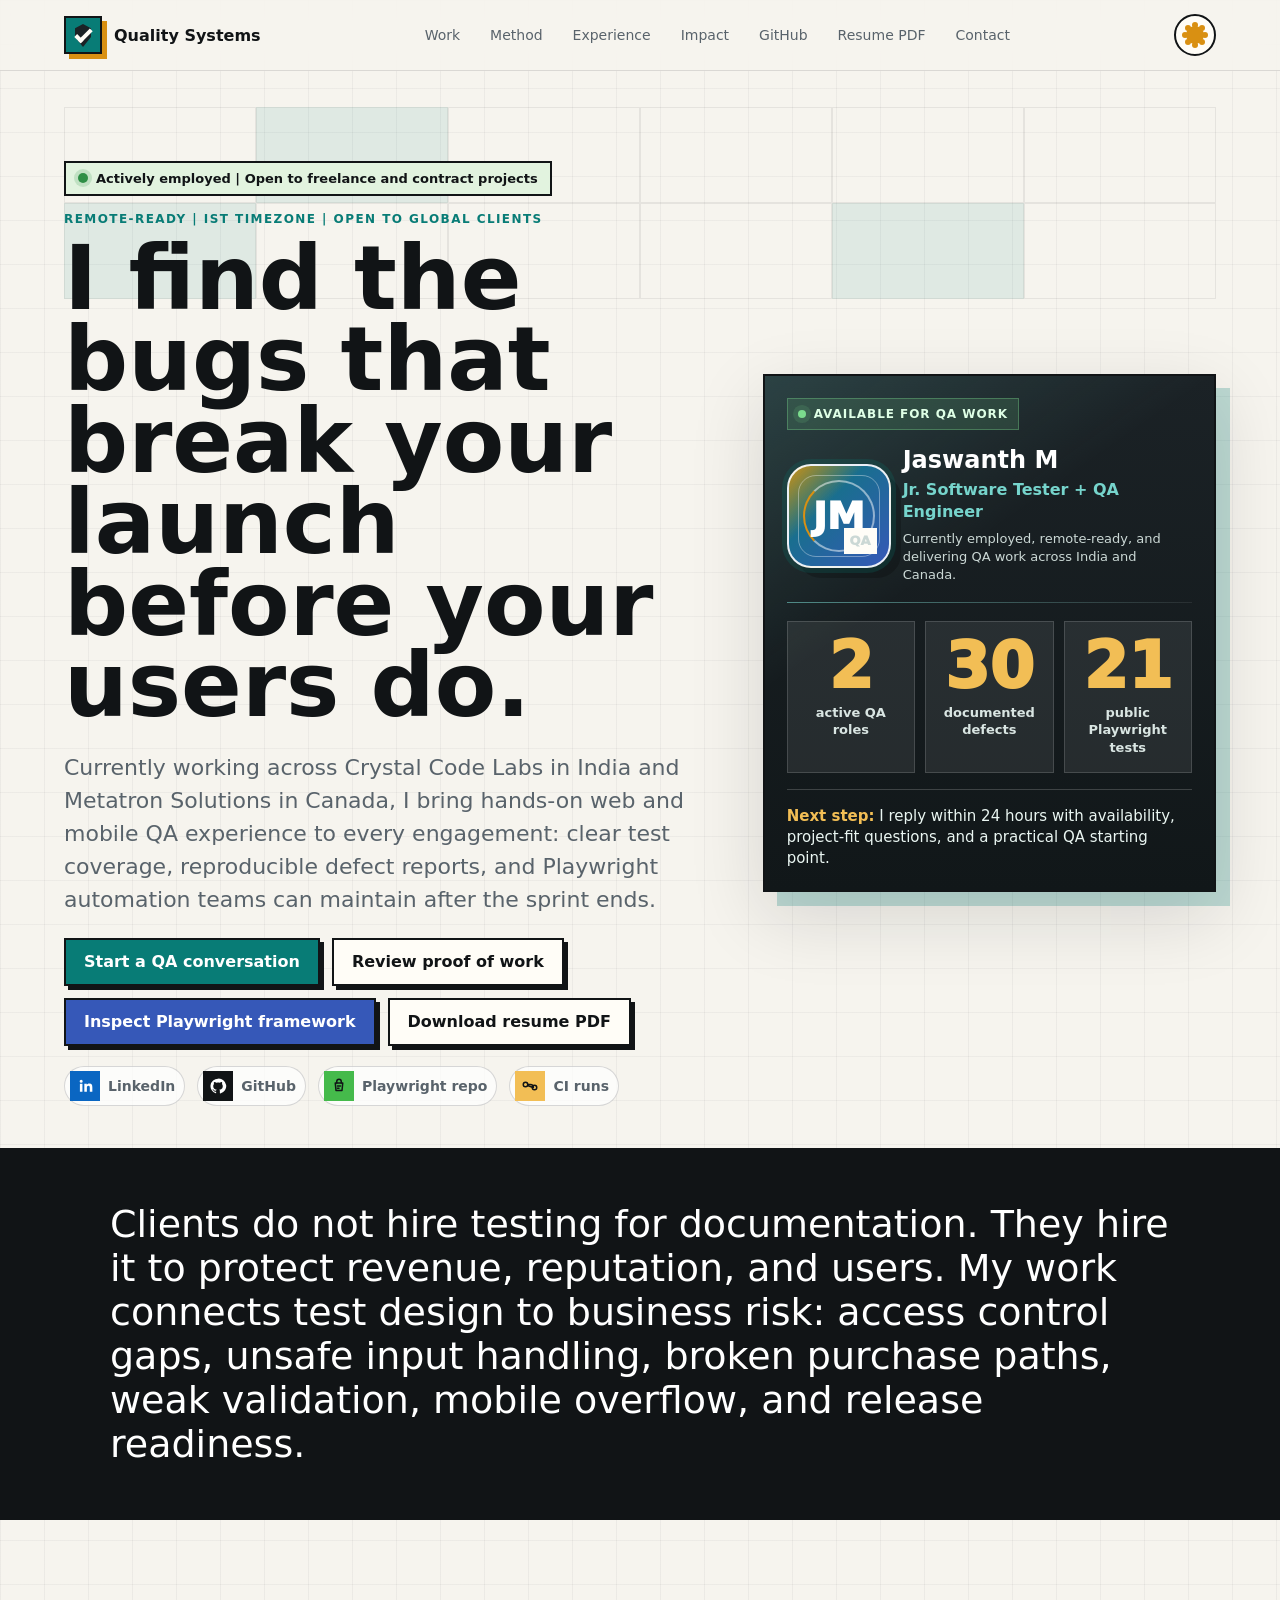
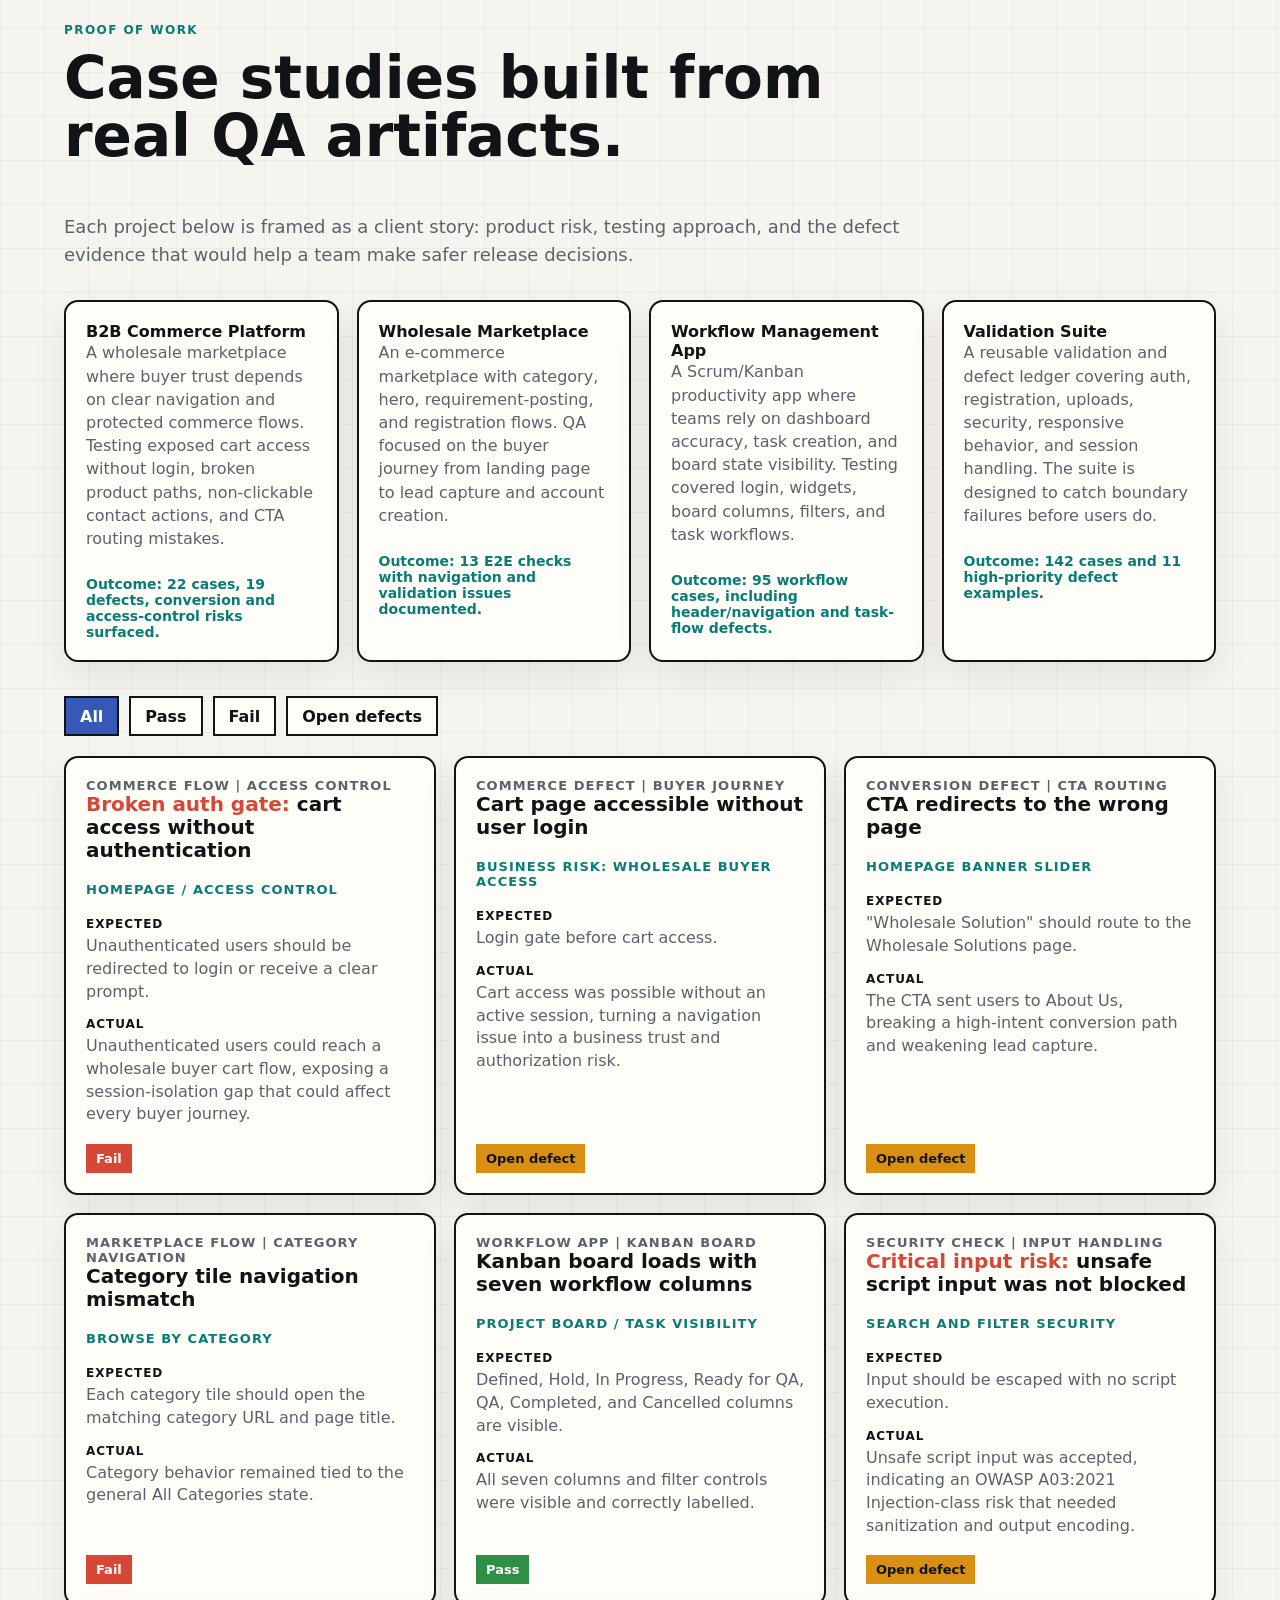
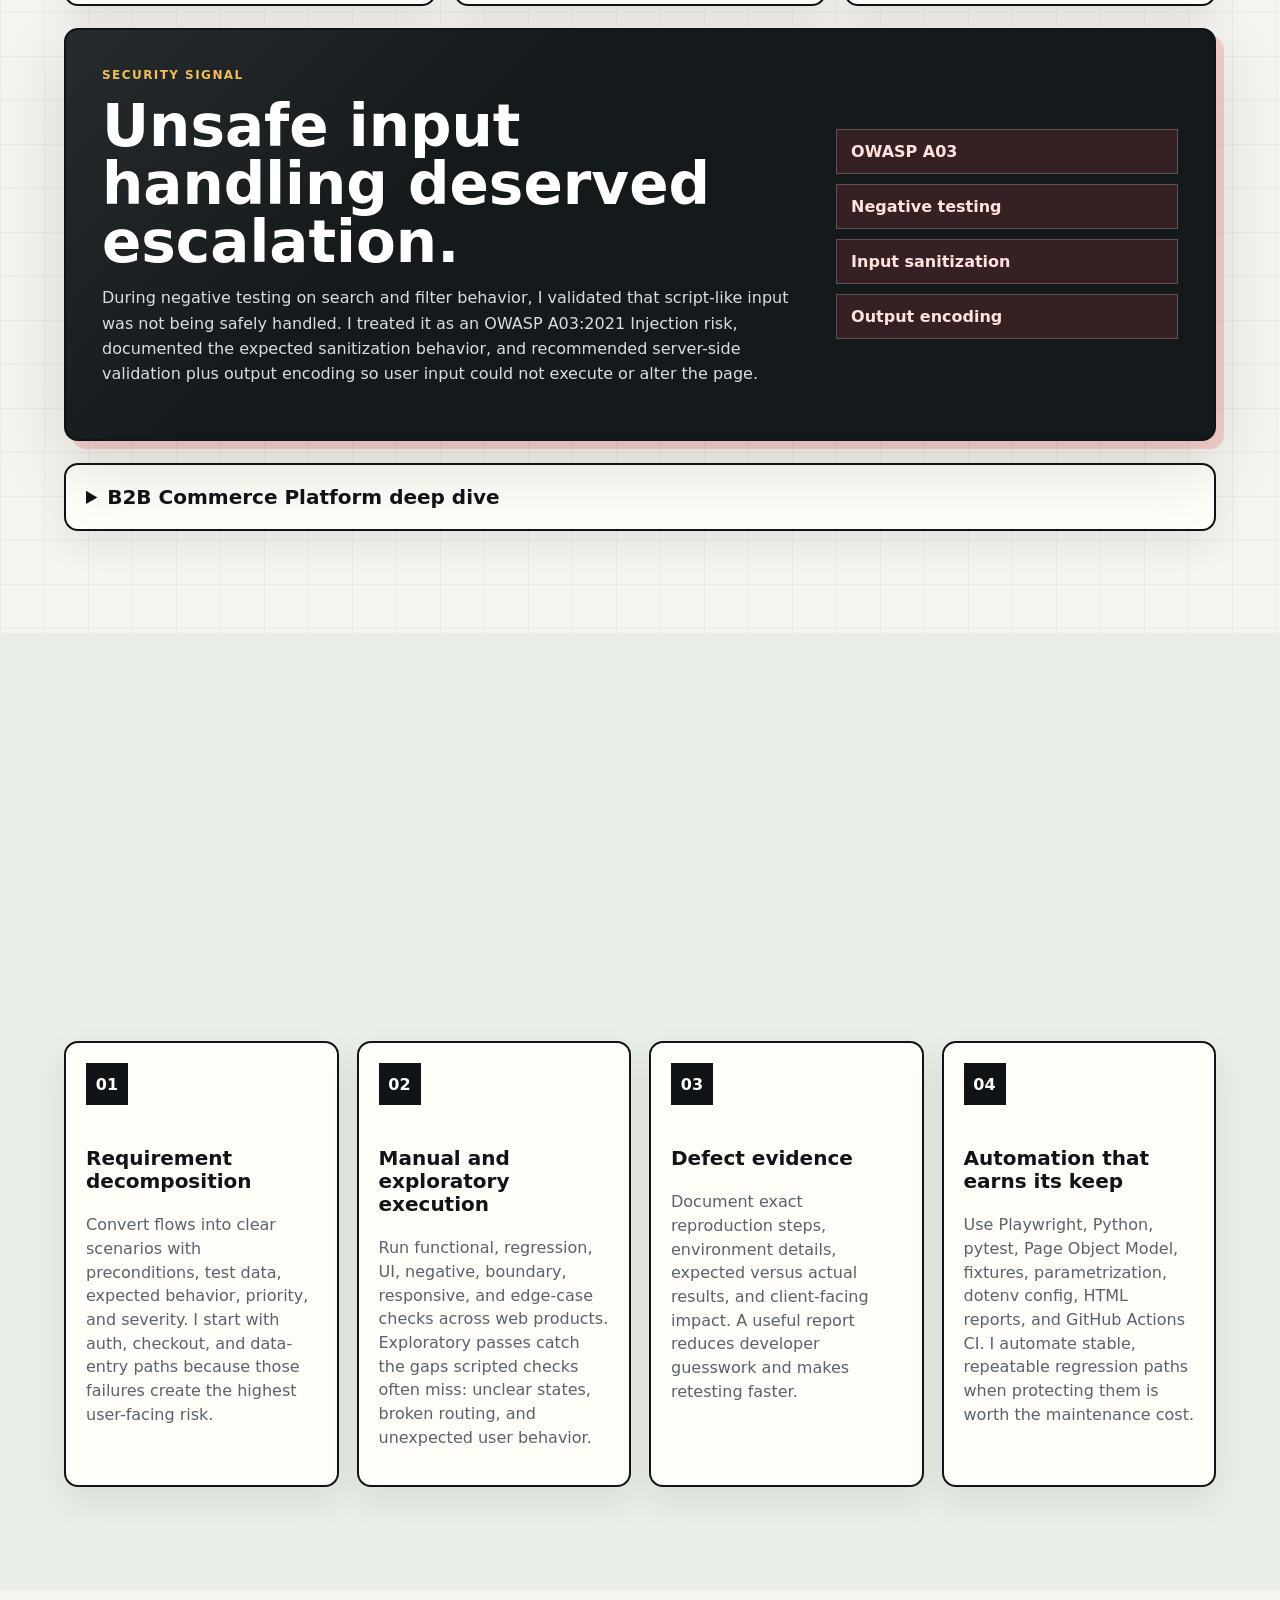
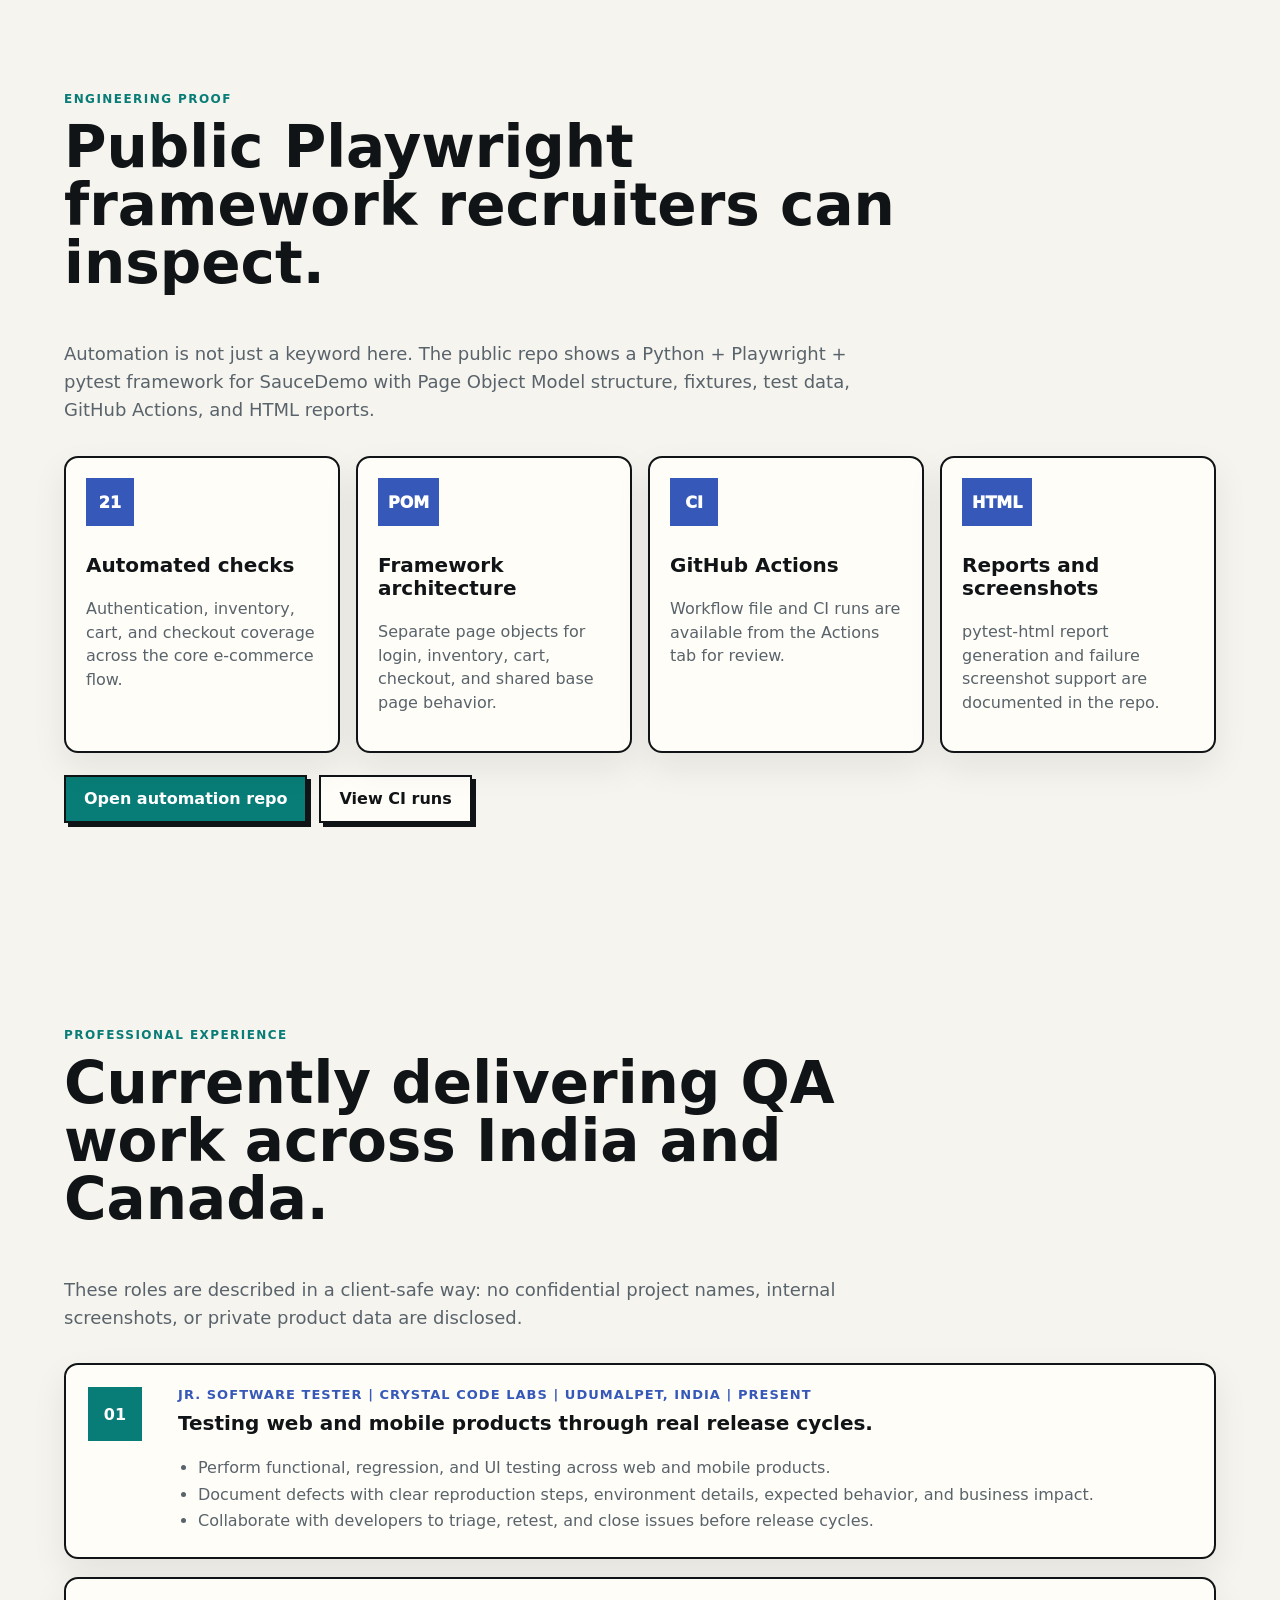
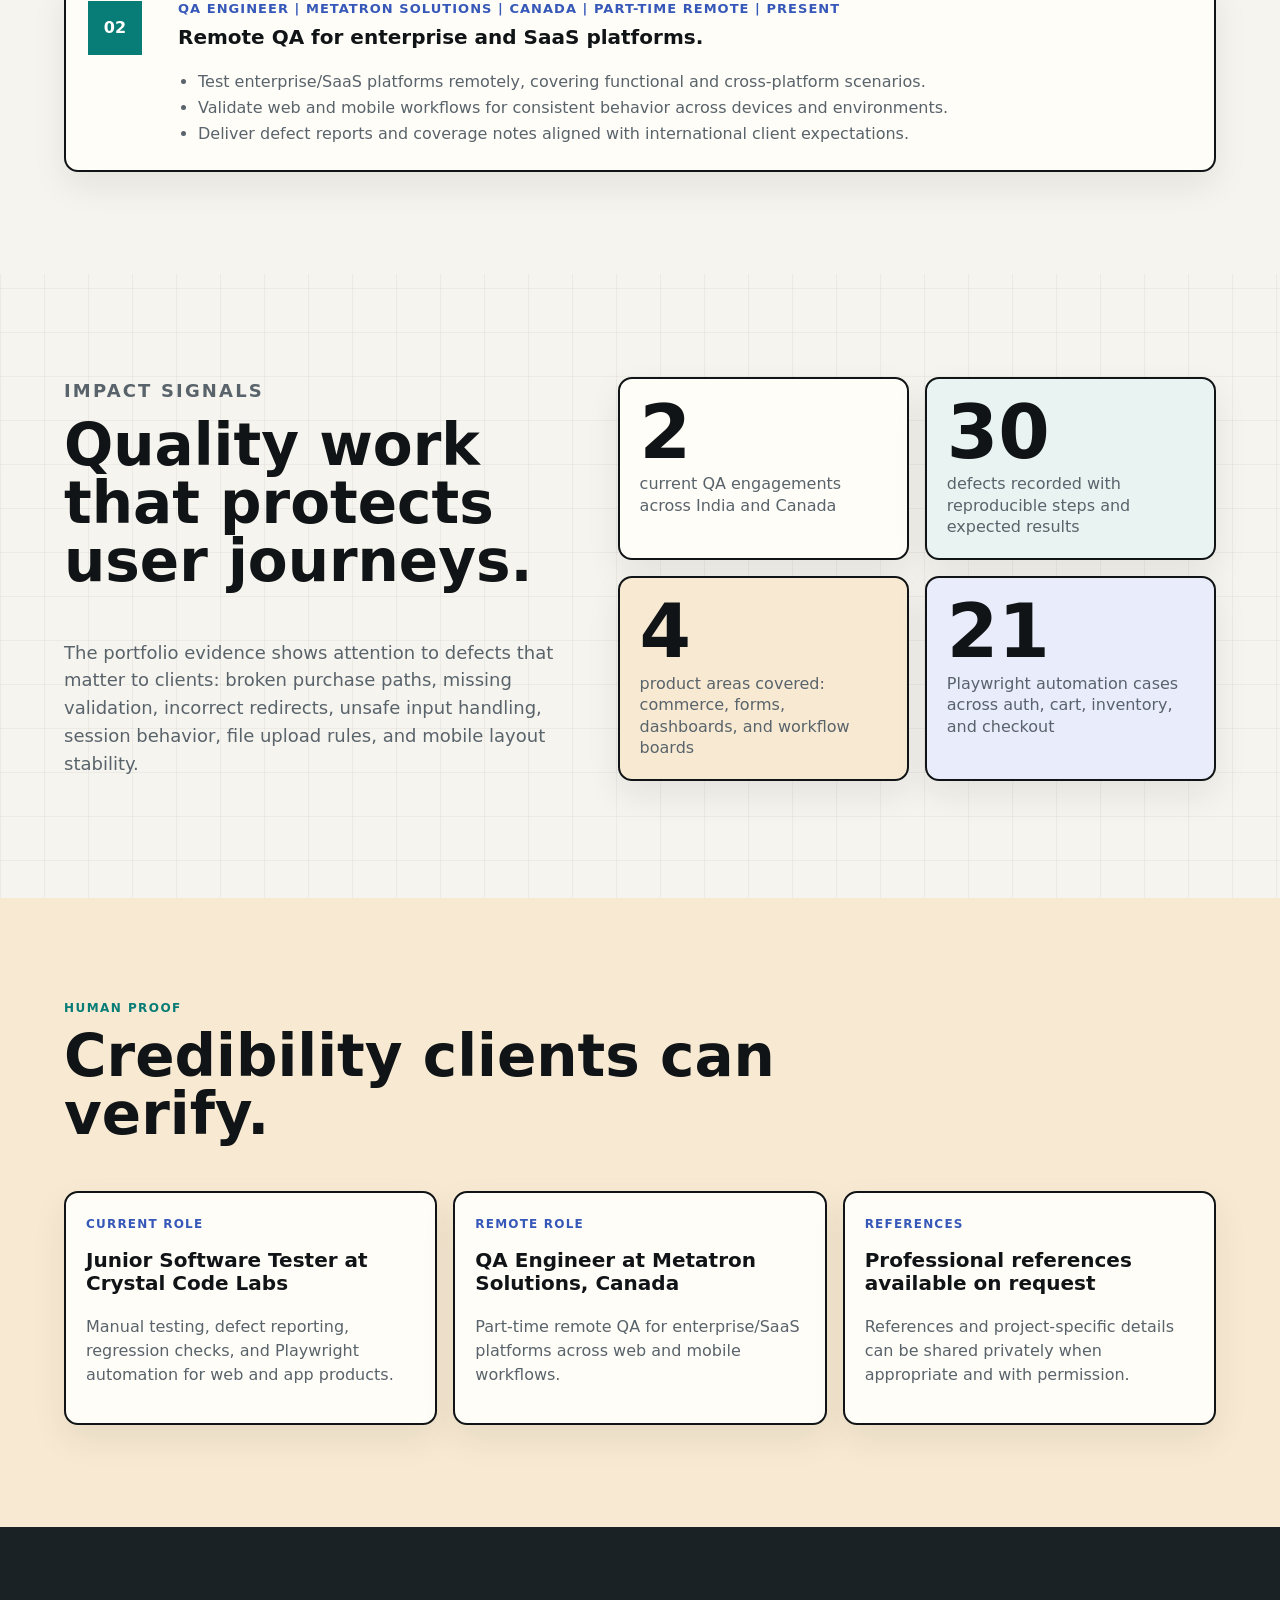
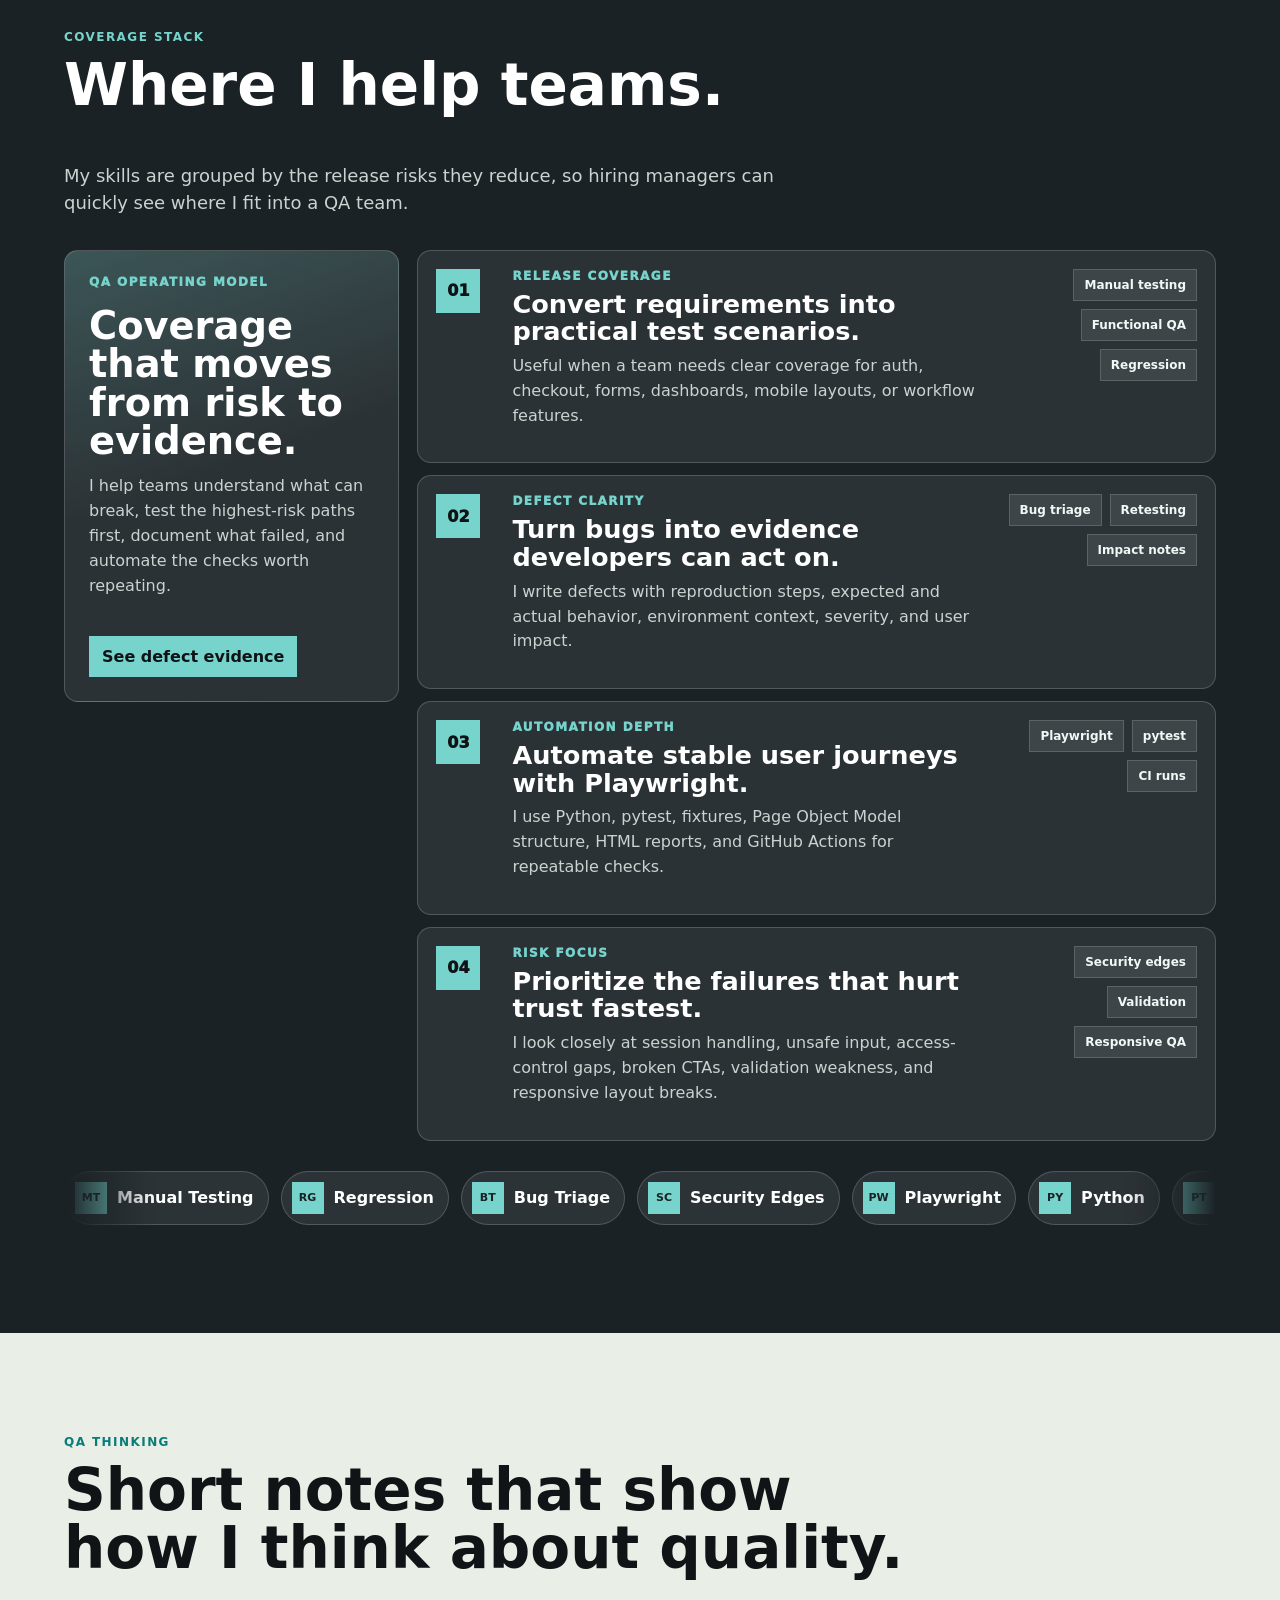
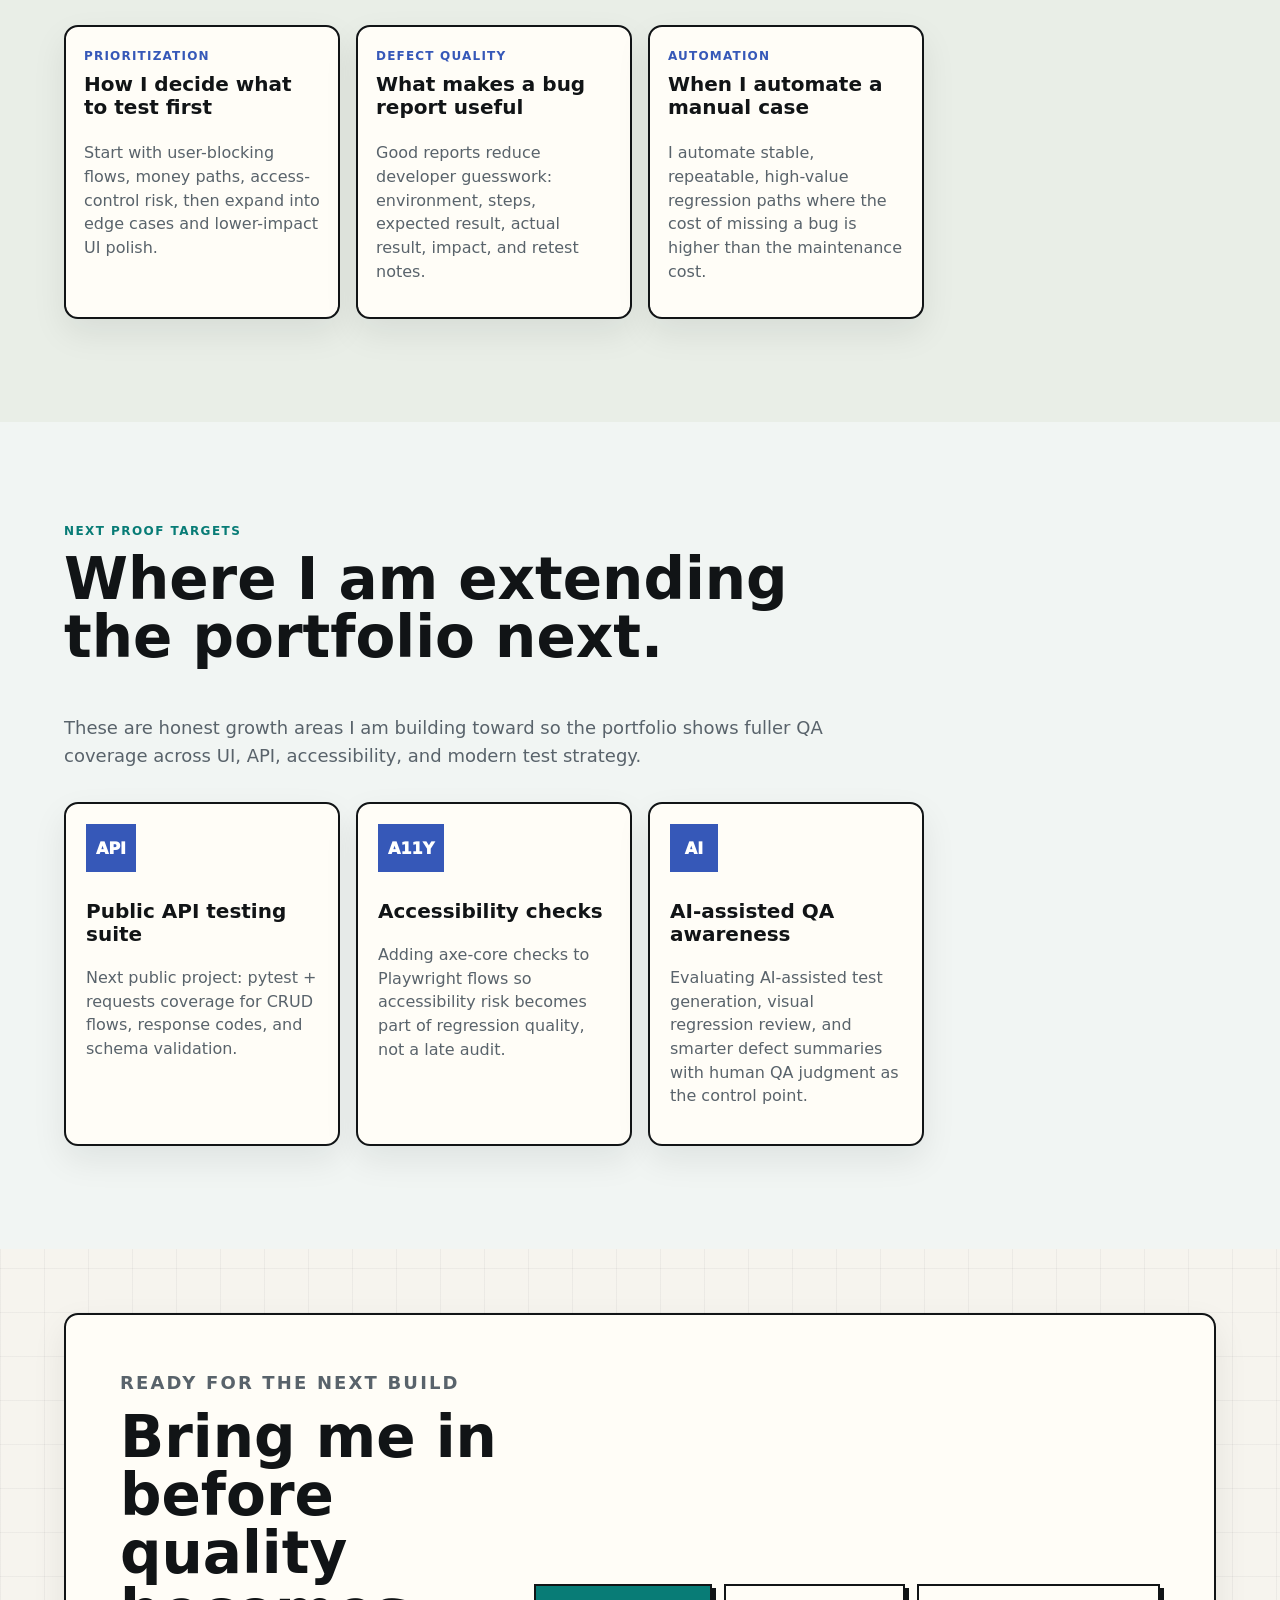
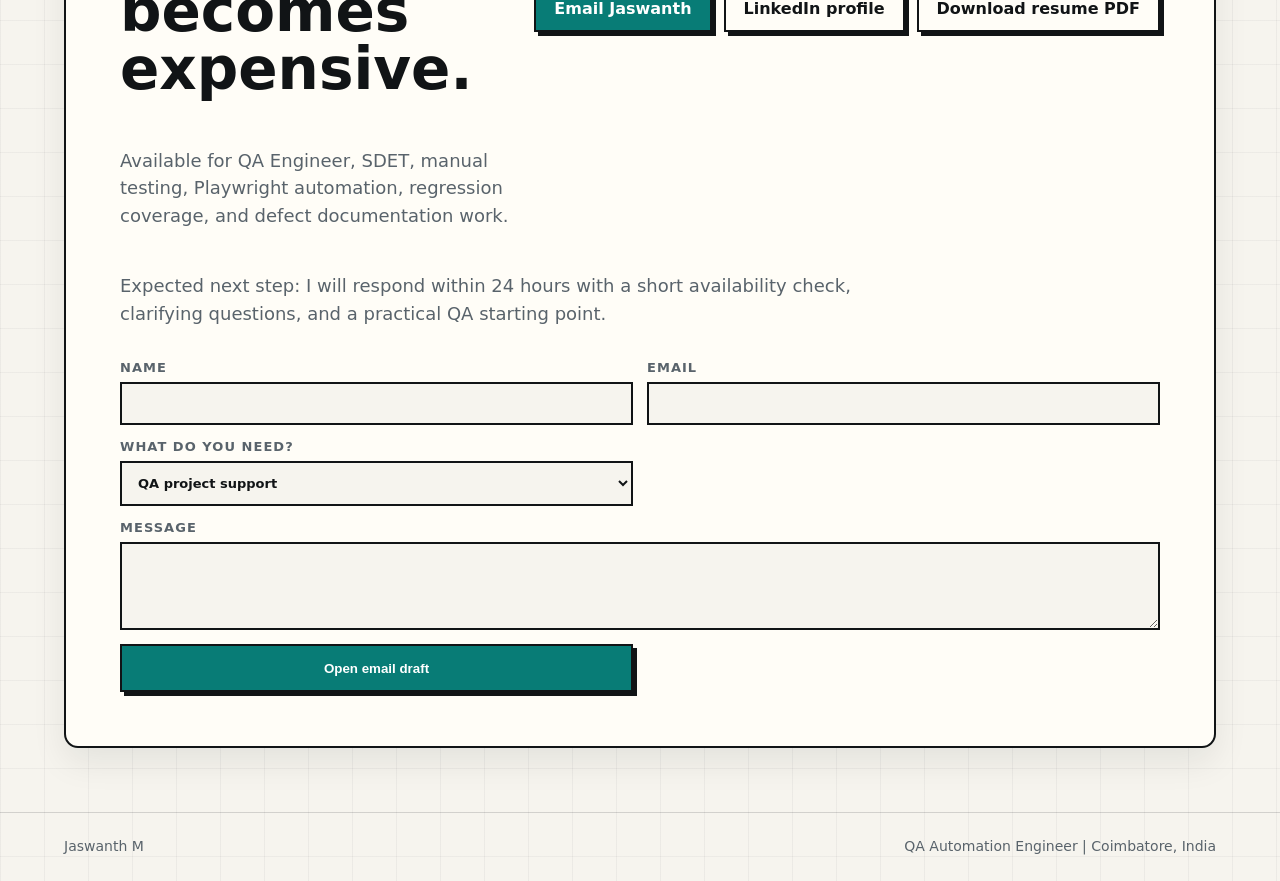
==== commit a68b873c: "Fix favicon for GitHub Pages" ====
--- a/index.html
+++ b/index.html
@@ -59,16 +59,21 @@
         <div class="hero-actions">
           <a class="button primary" href="mailto:jaswanth.mk63@gmail.com">Start a QA conversation</a>
           <a class="button ghost" href="#work">Review proof of work</a>
+          <a class="button ghost automation-cta" href="https://github.com/MKJaswanth/E-commerce_automation">Inspect Playwright framework</a>
           <a class="button ghost" href="assets/Jaswanth-M-QA-Resume.pdf" download>Download resume PDF</a>
         </div>
         <div class="social-row" aria-label="Profile links">
-          <a class="social-link linkedin" href="https://www.linkedin.com/in/mkjaswanth" aria-label="LinkedIn profile"><span aria-hidden="true">in</span>LinkedIn</a>
+          <a class="social-link linkedin" href="https://www.linkedin.com/in/mkjaswanth" aria-label="LinkedIn profile"><span aria-hidden="true"><svg viewBox="0 0 24 24" focusable="false"><path d="M5.2 8.9h3.4v10.9H5.2V8.9Zm1.7-5.4a2 2 0 1 1 0 4.1 2 2 0 0 1 0-4.1Zm4.3 5.4h3.2v1.5h.1c.4-.9 1.6-1.8 3.2-1.8 3.4 0 4.1 2.2 4.1 5.2v6h-3.4v-5.3c0-1.3 0-2.9-1.8-2.9s-2.1 1.4-2.1 2.8v5.4h-3.4V8.9Z"/></svg></span>LinkedIn</a>
           <a class="social-link github" href="https://github.com/MKJaswanth" aria-label="GitHub profile"><span aria-hidden="true"><svg viewBox="0 0 24 24" focusable="false"><path d="M12 2.2a10 10 0 0 0-3.16 19.49c.5.09.68-.22.68-.48v-1.7c-2.78.6-3.36-1.18-3.36-1.18-.45-1.15-1.1-1.45-1.1-1.45-.9-.62.07-.61.07-.61 1 .07 1.53 1.03 1.53 1.03.88 1.52 2.32 1.08 2.88.83.09-.64.35-1.08.63-1.33-2.22-.25-4.55-1.11-4.55-4.93 0-1.09.39-1.98 1.03-2.68-.1-.25-.45-1.27.1-2.64 0 0 .84-.27 2.75 1.02A9.57 9.57 0 0 1 12 7.25c.85 0 1.7.11 2.5.34 1.9-1.29 2.74-1.02 2.74-1.02.55 1.37.2 2.39.1 2.64.64.7 1.03 1.59 1.03 2.68 0 3.83-2.34 4.67-4.57 4.92.36.31.68.92.68 1.86v2.76c0 .27.18.58.69.48A10 10 0 0 0 12 2.2Z"/></svg></span>GitHub</a>
-          <a class="social-link playwright" href="https://github.com/MKJaswanth/E-commerce_automation" aria-label="Playwright automation repository"><span aria-hidden="true">PW</span>Playwright repo</a>
-          <a class="social-link ci" href="https://github.com/MKJaswanth/E-commerce_automation/actions" aria-label="GitHub Actions CI runs"><span aria-hidden="true">CI</span>CI runs</a>
+          <a class="social-link playwright" href="https://github.com/MKJaswanth/E-commerce_automation" aria-label="Playwright automation repository"><span aria-hidden="true"><svg class="icon-stroke" viewBox="0 0 24 24" focusable="false"><path d="M7 8h10l-1 10H8L7 8Z"/><path d="M9 8V6a3 3 0 0 1 6 0v2"/><path d="M10 12h4M10 15h2"/></svg></span>Playwright repo</a>
+          <a class="social-link ci" href="https://github.com/MKJaswanth/E-commerce_automation/actions" aria-label="GitHub Actions CI runs"><span aria-hidden="true"><svg class="icon-stroke" viewBox="0 0 24 24" focusable="false"><path d="M6 7a3 3 0 1 0 0 6 3 3 0 0 0 0-6Z"/><path d="M18 11a3 3 0 1 0 0 6 3 3 0 0 0 0-6Z"/><path d="M8.8 11.3 15.2 13.7"/><path d="M9 10h3.5a4 4 0 0 1 4 4"/></svg></span>CI runs</a>
         </div>
       </div>
       <aside class="proof-panel" aria-label="Client value snapshot">
+        <div class="panel-kicker">
+          <span></span>
+          Available for QA work
+        </div>
         <div class="headshot-card">
           <div class="initials-avatar" aria-label="Jaswanth M initials avatar">
             <span>JM</span>
@@ -77,9 +82,10 @@
           <div>
             <strong>Jaswanth M</strong>
             <p>Jr. Software Tester + QA Engineer</p>
-            <small>Currently employed | Remote-ready | India + Canada QA experience</small>
-          </div>
-        </div>
+            <small>Currently employed, remote-ready, and delivering QA work across India and Canada.</small>
+          </div>
+        </div>
+        <div class="panel-divider" aria-hidden="true"></div>
         <div class="hero-stat-row">
           <div class="hero-stat">
             <span>2</span>
@@ -91,10 +97,10 @@
           </div>
           <div class="hero-stat">
             <span>21</span>
-            <p>automation checks</p>
-          </div>
-        </div>
-        <p class="response-note">When you email, I will reply within 24 hours with availability, project-fit questions, and a suggested QA plan.</p>
+            <p>public Playwright tests</p>
+          </div>
+        </div>
+        <p class="response-note"><strong>Next step:</strong> I reply within 24 hours with availability, project-fit questions, and a practical QA starting point.</p>
       </aside>
     </section>
 
@@ -150,7 +156,7 @@
           <p class="module">Homepage / access control</p>
           <dl>
             <div><dt>Expected</dt><dd>Unauthenticated users should be redirected to login or receive a clear prompt.</dd></div>
-            <div><dt>Actual</dt><dd>Cart page loaded openly with an empty cart state.</dd></div>
+            <div><dt>Actual</dt><dd>Unauthenticated users could reach a wholesale buyer cart flow, exposing a session-isolation gap that could affect every buyer journey.</dd></div>
           </dl>
           <span class="status fail">Fail</span>
         </article>
@@ -161,7 +167,7 @@
           <p class="module">Business risk: wholesale buyer access</p>
           <dl>
             <div><dt>Expected</dt><dd>Login gate before cart access.</dd></div>
-            <div><dt>Actual</dt><dd>Cart page was reachable without an active session.</dd></div>
+            <div><dt>Actual</dt><dd>Cart access was possible without an active session, turning a navigation issue into a business trust and authorization risk.</dd></div>
           </dl>
           <span class="status open">Open defect</span>
         </article>
@@ -172,7 +178,7 @@
           <p class="module">Homepage banner slider</p>
           <dl>
             <div><dt>Expected</dt><dd>"Wholesale Solution" should route to the Wholesale Solutions page.</dd></div>
-            <div><dt>Actual</dt><dd>The button sent users to About Us, breaking the conversion path.</dd></div>
+            <div><dt>Actual</dt><dd>The CTA sent users to About Us, breaking a high-intent conversion path and weakening lead capture.</dd></div>
           </dl>
           <span class="status open">Open defect</span>
         </article>
@@ -205,11 +211,27 @@
           <p class="module">Search and filter security</p>
           <dl>
             <div><dt>Expected</dt><dd>Input should be escaped with no script execution.</dd></div>
-            <div><dt>Actual</dt><dd>Unsafe script input was accepted, confirming an input-handling vulnerability.</dd></div>
+            <div><dt>Actual</dt><dd>Unsafe script input was accepted, indicating an OWASP A03:2021 Injection-class risk that needed sanitization and output encoding.</dd></div>
           </dl>
           <span class="status open">Open defect</span>
         </article>
       </div>
+
+      <section class="security-showcase" aria-label="Security defect showcase">
+        <div>
+          <p class="eyebrow">Security signal</p>
+          <h2>Unsafe input handling deserved escalation.</h2>
+          <p>
+            During negative testing on search and filter behavior, I validated that script-like input was not being safely handled. I treated it as an OWASP A03:2021 Injection risk, documented the expected sanitization behavior, and recommended server-side validation plus output encoding so user input could not execute or alter the page.
+          </p>
+        </div>
+        <div class="security-facts" aria-label="Security testing evidence">
+          <span>OWASP A03</span>
+          <span>Negative testing</span>
+          <span>Input sanitization</span>
+          <span>Output encoding</span>
+        </div>
+      </section>
 
       <details class="deep-dive">
         <summary>B2B Commerce Platform deep dive</summary>
@@ -243,23 +265,59 @@
         <article>
           <span>01</span>
           <h3>Requirement decomposition</h3>
-          <p>Convert flows into clear scenarios with preconditions, test data, expected behavior, priority, and severity.</p>
+          <p>Convert flows into clear scenarios with preconditions, test data, expected behavior, priority, and severity. I start with auth, checkout, and data-entry paths because those failures create the highest user-facing risk.</p>
         </article>
         <article>
           <span>02</span>
           <h3>Manual and exploratory execution</h3>
-          <p>Run functional, regression, UI, negative, boundary, responsive, and edge-case checks across web products.</p>
+          <p>Run functional, regression, UI, negative, boundary, responsive, and edge-case checks across web products. Exploratory passes catch the gaps scripted checks often miss: unclear states, broken routing, and unexpected user behavior.</p>
         </article>
         <article>
           <span>03</span>
           <h3>Defect evidence</h3>
-          <p>Document exact reproduction steps, environment details, expected versus actual results, and client-facing impact.</p>
+          <p>Document exact reproduction steps, environment details, expected versus actual results, and client-facing impact. A useful report reduces developer guesswork and makes retesting faster.</p>
         </article>
         <article>
           <span>04</span>
           <h3>Automation that earns its keep</h3>
-          <p>Use Playwright, Python, pytest, Page Object Model, fixtures, parametrization, dotenv config, HTML reports, and GitHub Actions CI.</p>
-        </article>
+          <p>Use Playwright, Python, pytest, Page Object Model, fixtures, parametrization, dotenv config, HTML reports, and GitHub Actions CI. I automate stable, repeatable regression paths when protecting them is worth the maintenance cost.</p>
+        </article>
+      </div>
+    </section>
+
+    <section class="section automation-proof-section" aria-label="Automation proof">
+      <div class="section-heading compact">
+        <p class="eyebrow">Engineering proof</p>
+        <h2>Public Playwright framework recruiters can inspect.</h2>
+        <p>
+          Automation is not just a keyword here. The public repo shows a Python + Playwright + pytest framework for SauceDemo with Page Object Model structure, fixtures, test data, GitHub Actions, and HTML reports.
+        </p>
+      </div>
+      <div class="automation-proof-grid">
+        <article>
+          <span>21</span>
+          <h3>Automated checks</h3>
+          <p>Authentication, inventory, cart, and checkout coverage across the core e-commerce flow.</p>
+        </article>
+        <article>
+          <span>POM</span>
+          <h3>Framework architecture</h3>
+          <p>Separate page objects for login, inventory, cart, checkout, and shared base page behavior.</p>
+        </article>
+        <article>
+          <span>CI</span>
+          <h3>GitHub Actions</h3>
+          <p>Workflow file and CI runs are available from the Actions tab for review.</p>
+        </article>
+        <article>
+          <span>HTML</span>
+          <h3>Reports and screenshots</h3>
+          <p>pytest-html report generation and failure screenshot support are documented in the repo.</p>
+        </article>
+      </div>
+      <div class="automation-actions">
+        <a class="button primary" href="https://github.com/MKJaswanth/E-commerce_automation">Open automation repo</a>
+        <a class="button ghost" href="https://github.com/MKJaswanth/E-commerce_automation/actions">View CI runs</a>
       </div>
     </section>
 
@@ -343,20 +401,97 @@
       <div class="expertise-title">
         <p class="eyebrow">Coverage stack</p>
         <h2>Where I help teams.</h2>
-      </div>
-      <div class="stack-grid">
-        <span data-icon="MT">Manual Testing</span>
-        <span data-icon="RG">Regression Testing</span>
-        <span data-icon="FN">Functional Testing</span>
-        <span data-icon="BT">Bug Triage</span>
-        <span data-icon="FV">Form Validation</span>
-        <span data-icon="SC">Security Edge Cases</span>
-        <span data-icon="UI">Responsive QA</span>
-        <span data-icon="PW">Playwright</span>
-        <span data-icon="PY">Python</span>
-        <span data-icon="PT">pytest</span>
-        <span data-icon="PO">Page Object Model</span>
-        <span data-icon="CI">GitHub Actions</span>
+        <p>My skills are grouped by the release risks they reduce, so hiring managers can quickly see where I fit into a QA team.</p>
+      </div>
+
+      <div class="skill-system" aria-label="QA release risk map">
+        <aside class="skill-summary">
+          <span>QA operating model</span>
+          <h3>Coverage that moves from risk to evidence.</h3>
+          <p>I help teams understand what can break, test the highest-risk paths first, document what failed, and automate the checks worth repeating.</p>
+          <a href="#work">See defect evidence</a>
+        </aside>
+
+        <div class="skill-lanes">
+          <article>
+            <div class="lane-number">01</div>
+            <div>
+              <span>Release coverage</span>
+              <h3>Convert requirements into practical test scenarios.</h3>
+              <p>Useful when a team needs clear coverage for auth, checkout, forms, dashboards, mobile layouts, or workflow features.</p>
+            </div>
+            <ul>
+              <li>Manual testing</li>
+              <li>Functional QA</li>
+              <li>Regression</li>
+            </ul>
+          </article>
+
+          <article>
+            <div class="lane-number">02</div>
+            <div>
+              <span>Defect clarity</span>
+              <h3>Turn bugs into evidence developers can act on.</h3>
+              <p>I write defects with reproduction steps, expected and actual behavior, environment context, severity, and user impact.</p>
+            </div>
+            <ul>
+              <li>Bug triage</li>
+              <li>Retesting</li>
+              <li>Impact notes</li>
+            </ul>
+          </article>
+
+          <article>
+            <div class="lane-number">03</div>
+            <div>
+              <span>Automation depth</span>
+              <h3>Automate stable user journeys with Playwright.</h3>
+              <p>I use Python, pytest, fixtures, Page Object Model structure, HTML reports, and GitHub Actions for repeatable checks.</p>
+            </div>
+            <ul>
+              <li>Playwright</li>
+              <li>pytest</li>
+              <li>CI runs</li>
+            </ul>
+          </article>
+
+          <article>
+            <div class="lane-number">04</div>
+            <div>
+              <span>Risk focus</span>
+              <h3>Prioritize the failures that hurt trust fastest.</h3>
+              <p>I look closely at session handling, unsafe input, access-control gaps, broken CTAs, validation weakness, and responsive layout breaks.</p>
+            </div>
+            <ul>
+              <li>Security edges</li>
+              <li>Validation</li>
+              <li>Responsive QA</li>
+            </ul>
+          </article>
+        </div>
+      </div>
+
+      <div class="tool-ribbon" aria-label="QA tools and techniques">
+        <div class="tool-track">
+          <span data-icon="MT">Manual Testing</span>
+          <span data-icon="RG">Regression</span>
+          <span data-icon="BT">Bug Triage</span>
+          <span data-icon="SC">Security Edges</span>
+          <span data-icon="PW">Playwright</span>
+          <span data-icon="PY">Python</span>
+          <span data-icon="PT">pytest</span>
+          <span data-icon="PO">POM</span>
+          <span data-icon="CI">GitHub Actions</span>
+          <span data-icon="MT" aria-hidden="true">Manual Testing</span>
+          <span data-icon="RG" aria-hidden="true">Regression</span>
+          <span data-icon="BT" aria-hidden="true">Bug Triage</span>
+          <span data-icon="SC" aria-hidden="true">Security Edges</span>
+          <span data-icon="PW" aria-hidden="true">Playwright</span>
+          <span data-icon="PY" aria-hidden="true">Python</span>
+          <span data-icon="PT" aria-hidden="true">pytest</span>
+          <span data-icon="PO" aria-hidden="true">POM</span>
+          <span data-icon="CI" aria-hidden="true">GitHub Actions</span>
+        </div>
       </div>
     </section>
 
@@ -380,6 +515,33 @@
           <span>Automation</span>
           <h3>When I automate a manual case</h3>
           <p>I automate stable, repeatable, high-value regression paths where the cost of missing a bug is higher than the maintenance cost.</p>
+        </article>
+      </div>
+    </section>
+
+    <section class="section roadmap-section" aria-label="Technical growth roadmap">
+      <div class="section-heading compact">
+        <p class="eyebrow">Next proof targets</p>
+        <h2>Where I am extending the portfolio next.</h2>
+        <p>
+          These are honest growth areas I am building toward so the portfolio shows fuller QA coverage across UI, API, accessibility, and modern test strategy.
+        </p>
+      </div>
+      <div class="roadmap-grid">
+        <article>
+          <span>API</span>
+          <h3>Public API testing suite</h3>
+          <p>Next public project: pytest + requests coverage for CRUD flows, response codes, and schema validation.</p>
+        </article>
+        <article>
+          <span>A11Y</span>
+          <h3>Accessibility checks</h3>
+          <p>Adding axe-core checks to Playwright flows so accessibility risk becomes part of regression quality, not a late audit.</p>
+        </article>
+        <article>
+          <span>AI</span>
+          <h3>AI-assisted QA awareness</h3>
+          <p>Evaluating AI-assisted test generation, visual regression review, and smarter defect summaries with human QA judgment as the control point.</p>
         </article>
       </div>
     </section>
--- a/styles.css
+++ b/styles.css
@@ -363,7 +363,12 @@
   display: inline-flex;
   align-items: center;
   gap: 8px;
+  min-height: 40px;
+  padding: 4px 9px 4px 5px;
   color: var(--muted);
+  background: rgba(255, 255, 255, .7);
+  border: 1px solid rgba(15, 23, 25, .16);
+  border-radius: 999px;
   font-size: 14px;
   font-weight: 800;
 }
@@ -384,7 +389,18 @@
 .social-link span svg {
   width: 18px;
   height: 18px;
+}
+
+.social-link span svg:not(.icon-stroke) {
   fill: currentColor;
+}
+
+.social-link span svg.icon-stroke {
+  fill: none;
+  stroke: currentColor;
+  stroke-width: 2;
+  stroke-linecap: round;
+  stroke-linejoin: round;
 }
 
 .social-link.linkedin span {
@@ -407,11 +423,19 @@
 
 [data-theme="dark"] .social-link {
   color: #e8f2ef;
+  background: #151c1f;
+  border-color: #ffffff29;
 }
 
 [data-theme="dark"] .social-link.github span {
   color: #111416;
   background: #ffffff;
+}
+
+[data-theme="dark"] .social-link.linkedin span,
+[data-theme="dark"] .social-link.playwright span,
+[data-theme="dark"] .social-link.ci span {
+  box-shadow: inset 0 0 0 1px rgba(0, 0, 0, .2);
 }
 
 .button {
@@ -448,11 +472,18 @@
   background: var(--panel);
 }
 
+.automation-cta {
+  color: white;
+  background: var(--blue) !important;
+}
+
 [data-theme="dark"] .button.ghost,
 [data-theme="dark"] .filter,
 [data-theme="dark"] .theme-toggle,
 [data-theme="dark"] .story-grid article,
 [data-theme="dark"] .case-card,
+[data-theme="dark"] .automation-proof-grid article,
+[data-theme="dark"] .roadmap-grid article,
 [data-theme="dark"] .experience-timeline article,
 [data-theme="dark"] .metric,
 [data-theme="dark"] .cred-grid article,
@@ -485,11 +516,42 @@
 }
 
 .proof-panel {
-  padding: 20px;
-  background: var(--charcoal);
+  padding: 22px;
+  background:
+    linear-gradient(145deg, rgba(118, 212, 204, .18), transparent 38%),
+    linear-gradient(0deg, #111719, var(--charcoal));
   color: white;
   border: 2px solid var(--ink);
   box-shadow: 14px 14px 0 rgba(8, 124, 118, .24), var(--shadow);
+}
+
+[data-theme="dark"] .proof-panel {
+  background:
+    linear-gradient(145deg, rgba(118, 212, 204, .14), transparent 38%),
+    linear-gradient(0deg, #080b0d, #111719);
+}
+
+.panel-kicker {
+  display: inline-flex;
+  align-items: center;
+  gap: 8px;
+  margin-bottom: 18px;
+  padding: 8px 10px;
+  color: #dfffe6;
+  background: rgba(123, 220, 141, .14);
+  border: 1px solid rgba(123, 220, 141, .34);
+  font-size: 12px;
+  font-weight: 900;
+  text-transform: uppercase;
+  letter-spacing: .08em;
+}
+
+.panel-kicker span {
+  width: 8px;
+  height: 8px;
+  background: #7bdc8d;
+  border-radius: 50%;
+  box-shadow: 0 0 0 5px rgba(123, 220, 141, .13);
 }
 
 .headshot-card,
@@ -500,7 +562,7 @@
 
 .headshot-card {
   align-items: center;
-  margin-bottom: 18px;
+  margin-bottom: 16px;
 }
 
 .initials-avatar {
@@ -508,30 +570,30 @@
   position: relative;
   display: grid;
   place-items: center;
-  width: 128px;
-  height: 128px;
-  border-radius: 28px;
+  width: 104px;
+  height: 104px;
+  border-radius: 24px;
   background:
     linear-gradient(135deg, rgba(217, 144, 18, .95), transparent 38%),
     linear-gradient(135deg, var(--teal), var(--blue));
-  border: 3px solid white;
-  box-shadow: 0 0 0 5px rgba(8, 124, 118, .26);
+  border: 2px solid rgba(255, 255, 255, .9);
+  box-shadow: 0 0 0 5px rgba(8, 124, 118, .2), 10px 10px 0 rgba(0, 0, 0, .22);
   overflow: hidden;
 }
 
 .initials-avatar::before {
   content: "";
   position: absolute;
-  inset: 10px;
+  inset: 9px;
   border: 1px solid rgba(255, 255, 255, .36);
-  border-radius: 20px;
+  border-radius: 18px;
 }
 
 .initials-avatar::after {
   content: "";
   position: absolute;
-  width: 84px;
-  height: 84px;
+  width: 68px;
+  height: 68px;
   border: 2px solid rgba(255, 255, 255, .5);
   border-left-color: var(--amber);
   border-radius: 50%;
@@ -542,7 +604,7 @@
   position: relative;
   z-index: 1;
   color: white;
-  font-size: 46px;
+  font-size: 38px;
   line-height: .9;
   font-weight: 950;
   letter-spacing: 0;
@@ -550,8 +612,8 @@
 
 .initials-avatar small {
   position: absolute;
-  right: 16px;
-  bottom: 14px;
+  right: 12px;
+  bottom: 12px;
   z-index: 1;
   padding: 4px 6px;
   color: var(--charcoal);
@@ -562,24 +624,35 @@
 
 .headshot-card strong {
   display: block;
-  font-size: 22px;
+  color: #ffffff;
+  font-size: 24px;
+  line-height: 1;
 }
 
 .headshot-card p,
 .headshot-card small,
 .response-note {
-  color: #dce5e2;
+  color: #e4eeeb;
   line-height: 1.38;
 }
 
 .headshot-card p {
-  margin: 4px 0;
+  margin: 7px 0;
+  color: #76d4cc;
+  font-weight: 900;
 }
 
 .headshot-card small {
   display: block;
-  max-width: 240px;
-  font-size: 12px;
+  max-width: 280px;
+  color: #cbd8d5;
+  font-size: 13px;
+}
+
+.panel-divider {
+  height: 1px;
+  margin: 18px 0;
+  background: linear-gradient(90deg, rgba(118, 212, 204, .58), rgba(255, 255, 255, .08));
 }
 
 @keyframes avatarScan {
@@ -606,18 +679,27 @@
 }
 
 .hero-stat {
-  padding: 18px;
-  background: #f7efe1;
-  color: var(--ink);
+  min-height: 144px;
+  padding: 16px 12px;
+  background: rgba(255, 255, 255, .08);
+  color: white;
   text-align: center;
+  border: 1px solid rgba(255, 255, 255, .15);
+  transition: transform .2s ease, background .2s ease, border-color .2s ease;
+}
+
+.hero-stat:hover {
+  transform: translateY(-4px);
+  background: rgba(118, 212, 204, .14);
+  border-color: rgba(118, 212, 204, .55);
 }
 
 .hero-stat span {
   display: block;
-  color: var(--red);
-  font-size: clamp(58px, 7vw, 92px);
-  line-height: .86;
-  font-weight: 900;
+  color: #f2be55;
+  font-size: clamp(46px, 5vw, 72px);
+  line-height: .9;
+  font-weight: 950;
 }
 
 .hero-stat p,
@@ -627,6 +709,12 @@
   line-height: 1.35;
 }
 
+.hero-stat p {
+  color: #d9e5e2;
+  font-size: 13px;
+  font-weight: 800;
+}
+
 .metric span {
   display: block;
   font-size: clamp(42px, 6vw, 74px);
@@ -638,6 +726,12 @@
   margin: 16px 0 0;
   padding-top: 16px;
   border-top: 1px solid rgba(255, 255, 255, .18);
+  color: #eaf6f2;
+  font-size: 15px;
+}
+
+.response-note strong {
+  color: #f2be55;
 }
 
 .intro-band {
@@ -882,6 +976,50 @@
   background: #e9eee7;
 }
 
+.security-showcase {
+  display: grid;
+  grid-template-columns: minmax(0, 1.35fr) minmax(240px, .65fr);
+  gap: 24px;
+  align-items: center;
+  margin-top: 22px;
+  padding: clamp(22px, 4vw, 36px);
+  color: white;
+  background:
+    linear-gradient(135deg, rgba(255, 255, 255, .08), transparent 34%),
+    #14191c;
+  border: 2px solid var(--ink);
+  border-radius: var(--radius);
+  box-shadow: 8px 8px 0 rgba(224, 74, 74, .22), var(--shadow);
+}
+
+.security-showcase .eyebrow {
+  color: #f2be55;
+}
+
+.security-showcase h2 {
+  max-width: 760px;
+  margin-bottom: 14px;
+}
+
+.security-showcase p {
+  max-width: 820px;
+  color: #d8e0dd;
+  line-height: 1.58;
+}
+
+.security-facts {
+  display: grid;
+  gap: 10px;
+}
+
+.security-facts span {
+  padding: 12px 14px;
+  color: #ffe2df;
+  background: rgba(224, 74, 74, .16);
+  border: 1px solid rgba(255, 226, 223, .24);
+  font-weight: 900;
+}
+
 .method-map {
   display: grid;
   grid-template-columns: repeat(4, minmax(0, 1fr));
@@ -918,6 +1056,57 @@
   line-height: 1.48;
 }
 
+.automation-proof-section {
+  background: var(--paper);
+}
+
+.automation-proof-grid,
+.roadmap-grid {
+  display: grid;
+  grid-template-columns: repeat(4, minmax(0, 1fr));
+  gap: 16px;
+}
+
+.automation-proof-grid article,
+.roadmap-grid article {
+  min-height: 230px;
+  padding: 20px;
+  background: var(--panel);
+  border: 2px solid var(--ink);
+  border-radius: var(--radius);
+  box-shadow: var(--card-shadow);
+}
+
+.automation-proof-grid span,
+.roadmap-grid span {
+  display: inline-grid;
+  place-items: center;
+  min-width: 48px;
+  height: 48px;
+  margin-bottom: 28px;
+  padding: 0 10px;
+  color: white;
+  background: var(--blue);
+  font-weight: 950;
+}
+
+.automation-proof-grid p,
+.roadmap-grid p {
+  color: var(--muted);
+  line-height: 1.48;
+}
+
+.automation-actions {
+  display: flex;
+  flex-wrap: wrap;
+  gap: 12px;
+  margin-top: 22px;
+}
+
+.roadmap-section {
+  background: #f1f5f3;
+}
+
 .experience-section {
   background: var(--paper);
 }
@@ -1051,25 +1240,173 @@
   max-width: 720px;
 }
 
-.stack-grid {
+.expertise-title p:last-child {
+  max-width: 720px;
+  margin-top: 14px;
+  color: #c9d4d1;
+  font-size: 18px;
+  line-height: 1.5;
+}
+
+.skill-system {
+  display: grid;
+  grid-template-columns: minmax(260px, .42fr) minmax(0, 1fr);
+  gap: 18px;
+  margin-top: 34px;
+}
+
+.skill-summary,
+.skill-lanes article {
+  background: rgba(255, 255, 255, .075);
+  border: 1px solid rgba(255, 255, 255, .18);
+  border-radius: 14px;
+}
+
+.skill-summary {
+  position: sticky;
+  top: 96px;
+  align-self: start;
+  padding: 24px;
+  background:
+    linear-gradient(160deg, rgba(118, 212, 204, .22), transparent 48%),
+    rgba(255, 255, 255, .075);
+}
+
+.skill-summary span,
+.skill-lanes span {
+  display: block;
+  color: #76d4cc;
+  font-size: 12px;
+  font-weight: 950;
+  text-transform: uppercase;
+  letter-spacing: .12em;
+}
+
+.skill-summary h3 {
+  margin: 18px 0 14px;
+  color: white;
+  font-size: clamp(26px, 3vw, 42px);
+  line-height: 1;
+}
+
+.skill-summary p,
+.skill-lanes p {
+  color: #c9d4d1;
+  line-height: 1.55;
+}
+
+.skill-summary a {
+  display: inline-flex;
+  margin-top: 22px;
+  color: #0f1315;
+  background: #76d4cc;
+  padding: 11px 13px;
+  font-weight: 900;
+}
+
+.skill-lanes {
+  display: grid;
+  gap: 12px;
+}
+
+.skill-lanes article {
+  display: grid;
+  grid-template-columns: 58px minmax(0, 1fr) minmax(180px, .44fr);
+  gap: 18px;
+  align-items: start;
+  padding: 18px;
+  transition: transform .22s ease, background .22s ease, border-color .22s ease, box-shadow .22s ease;
+}
+
+.skill-lanes article:hover {
+  transform: translateX(8px);
+  background: rgba(118, 212, 204, .13);
+  border-color: rgba(118, 212, 204, .62);
+  box-shadow: 0 18px 42px rgba(0, 0, 0, .24);
+}
+
+.lane-number {
+  display: grid;
+  place-items: center;
+  width: 44px;
+  height: 44px;
+  color: #0f1315;
+  background: #76d4cc;
+  font-weight: 950;
+}
+
+.skill-lanes h3 {
+  margin: 8px 0 8px;
+  color: white;
+  font-size: clamp(21px, 2vw, 28px);
+  line-height: 1.08;
+}
+
+.skill-lanes ul {
   display: flex;
   flex-wrap: wrap;
+  gap: 8px;
+  justify-content: flex-end;
+  margin: 0;
+  padding: 0;
+  list-style: none;
+}
+
+.skill-lanes li {
+  padding: 8px 10px;
+  color: #effaf7;
+  background: rgba(255, 255, 255, .09);
+  border: 1px solid rgba(255, 255, 255, .16);
+  font-size: 12px;
+  font-weight: 850;
+  white-space: nowrap;
+}
+
+.tool-ribbon {
+  position: relative;
+  width: 100%;
+  overflow: hidden;
+  margin-top: 24px;
+  padding: 6px 0;
+  mask-image: linear-gradient(90deg, transparent, #000 8%, #000 92%, transparent);
+}
+
+.tool-track {
+  display: flex;
+  width: max-content;
   gap: 12px;
-  margin-top: 30px;
-}
-
-.stack-grid span {
+  animation: skillRail 34s linear infinite;
+}
+
+.tool-ribbon:hover .tool-track {
+  animation-play-state: paused;
+}
+
+.tool-track span {
   display: inline-flex;
   align-items: center;
   gap: 10px;
-  padding: 13px 15px;
+  flex: 0 0 auto;
+  min-height: 48px;
+  padding: 10px 14px 10px 10px;
   background: rgba(255, 255, 255, .08);
   border: 1px solid rgba(255, 255, 255, .18);
+  border-radius: 999px;
   font-weight: 800;
-}
-
-.stack-grid span::before {
+  white-space: nowrap;
+  transition: transform .22s ease, background .22s ease, border-color .22s ease, box-shadow .22s ease;
+}
+
+.tool-track span:hover {
+  transform: translateY(-4px);
+  background: rgba(118, 212, 204, .16);
+  border-color: rgba(118, 212, 204, .62);
+  box-shadow: 0 14px 32px rgba(0, 0, 0, .2);
+}
+
+.tool-track span::before {
   content: attr(data-icon);
+  flex: 0 0 auto;
   display: inline-grid;
   place-items: center;
   width: 32px;
@@ -1080,6 +1417,16 @@
   font-weight: 900;
 }
 
+@keyframes skillRail {
+  from {
+    transform: translateX(0);
+  }
+
+  to {
+    transform: translateX(calc(-50% - 6px));
+  }
+}
+
 .contact-section {
   margin: clamp(24px, 5vw, 64px);
   padding: clamp(28px, 5vw, 54px);
@@ -1107,8 +1454,25 @@
 
 [data-theme="dark"] .thinking-section,
 [data-theme="dark"] .method-section,
-[data-theme="dark"] .credibility-section {
-  background: #14191c;
+[data-theme="dark"] .credibility-section,
+[data-theme="dark"] .roadmap-section {
+  background: #111719;
+}
+
+[data-theme="dark"] .automation-proof-section {
+  background: #0f1315;
+}
+
+[data-theme="dark"] .security-showcase {
+  background:
+    linear-gradient(135deg, rgba(242, 190, 85, .1), transparent 34%),
+    #080b0d;
+}
+
+[data-theme="dark"] .automation-proof-grid span,
+[data-theme="dark"] .roadmap-grid span {
+  color: #0f1315;
+  background: var(--amber);
 }
 
 .contact-note {
@@ -1177,16 +1541,36 @@
 @media (max-width: 980px) {
   .hero,
   .impact-section,
+  .skill-system,
   .contact-section {
     grid-template-columns: 1fr;
+  }
+
+  .skill-summary {
+    position: static;
+  }
+
+  .skill-lanes article {
+    grid-template-columns: 52px minmax(0, 1fr);
+  }
+
+  .skill-lanes ul {
+    grid-column: 2;
+    justify-content: flex-start;
   }
 
   .story-grid,
   .deep-dive-grid,
   .thinking-grid,
   .cred-grid,
+  .automation-proof-grid,
+  .roadmap-grid,
   .method-map {
     grid-template-columns: repeat(2, minmax(0, 1fr));
+  }
+
+  .security-showcase {
+    grid-template-columns: 1fr;
   }
 
   .case-lab {
@@ -1225,6 +1609,9 @@
   .thinking-grid,
   .cred-grid,
   .case-lab,
+  .automation-proof-grid,
+  .roadmap-grid,
+  .security-showcase,
   .method-map,
   .impact-board {
     grid-template-columns: 1fr;
@@ -1233,6 +1620,14 @@
   .hero-stat-row,
   footer {
     grid-template-columns: 1fr;
+  }
+
+  .skill-lanes article {
+    grid-template-columns: 1fr;
+  }
+
+  .skill-lanes ul {
+    grid-column: auto;
   }
 
   .button {
@@ -1265,4 +1660,15 @@
   .initials-avatar::after {
     animation: none;
   }
-}
+
+  .tool-track {
+    flex-wrap: wrap;
+    width: auto;
+    animation: none;
+  }
+
+  .tool-ribbon {
+    overflow: visible;
+    mask-image: none;
+  }
+}
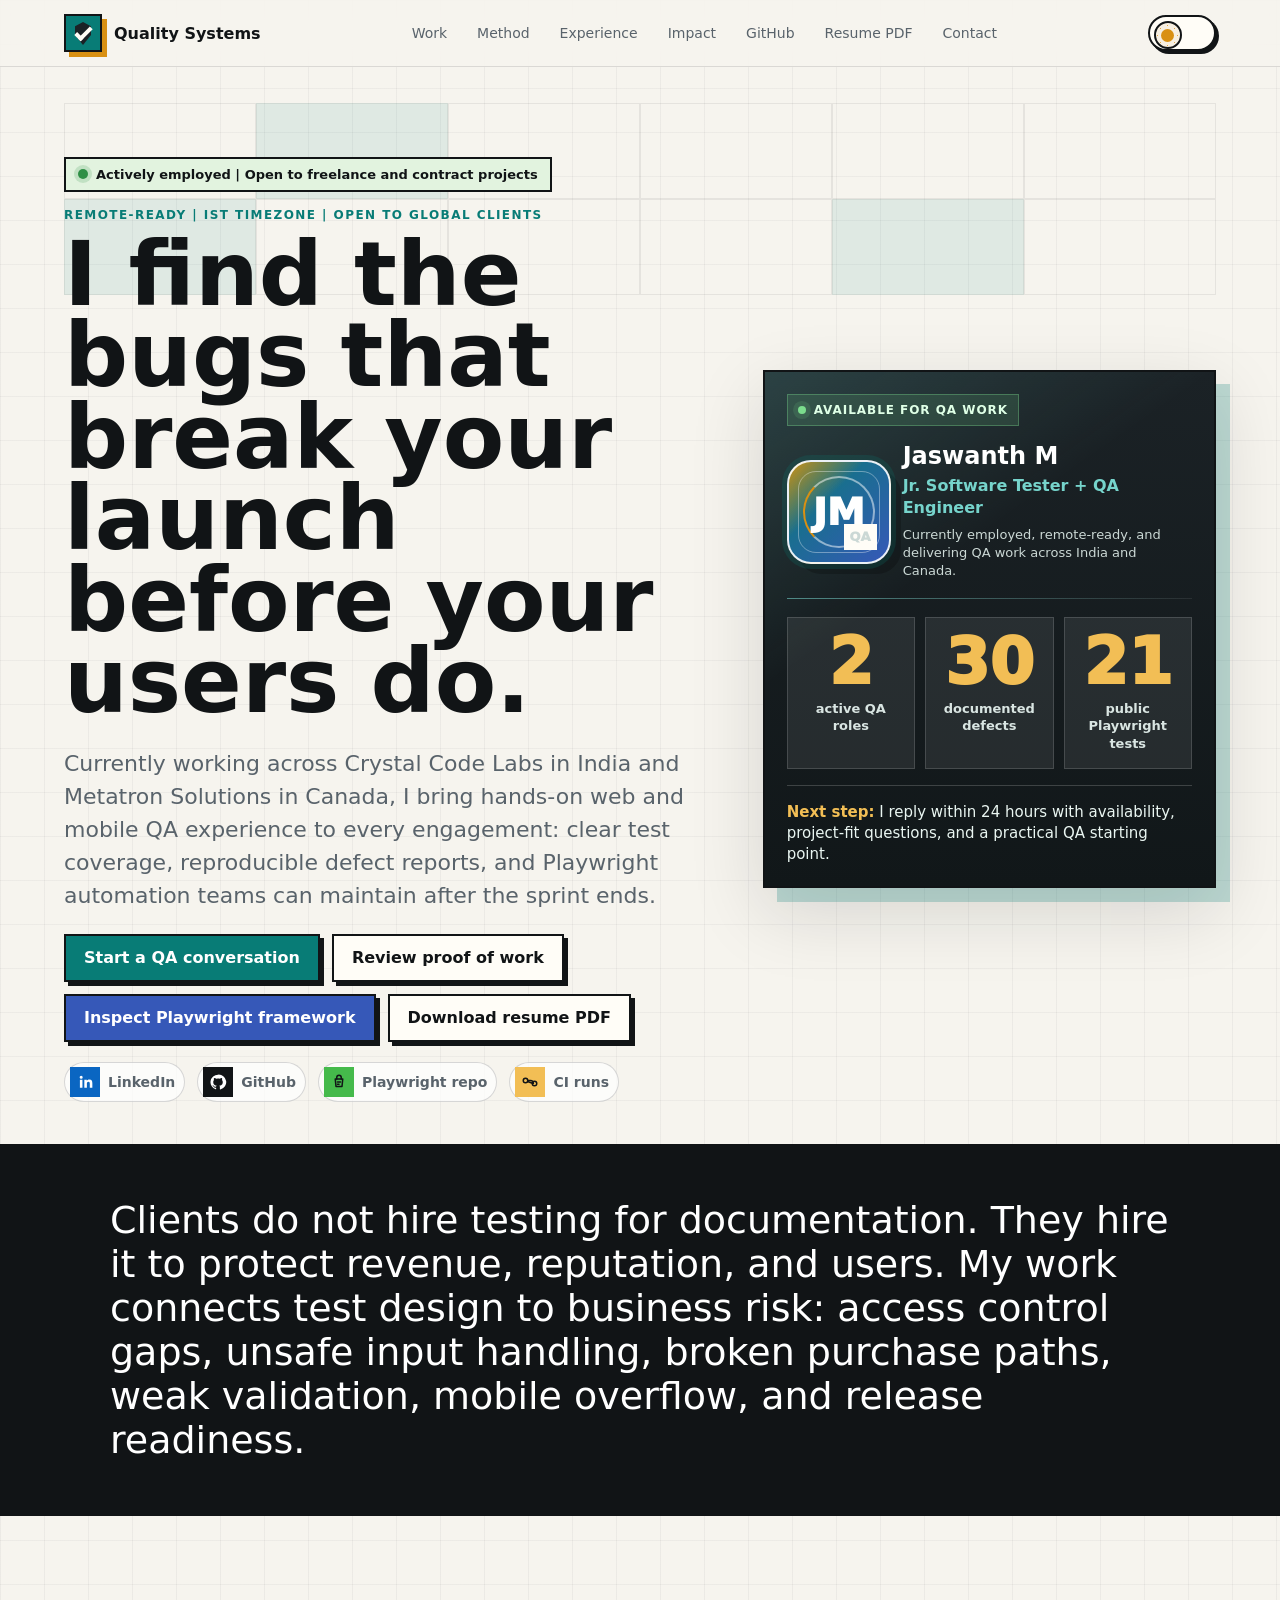
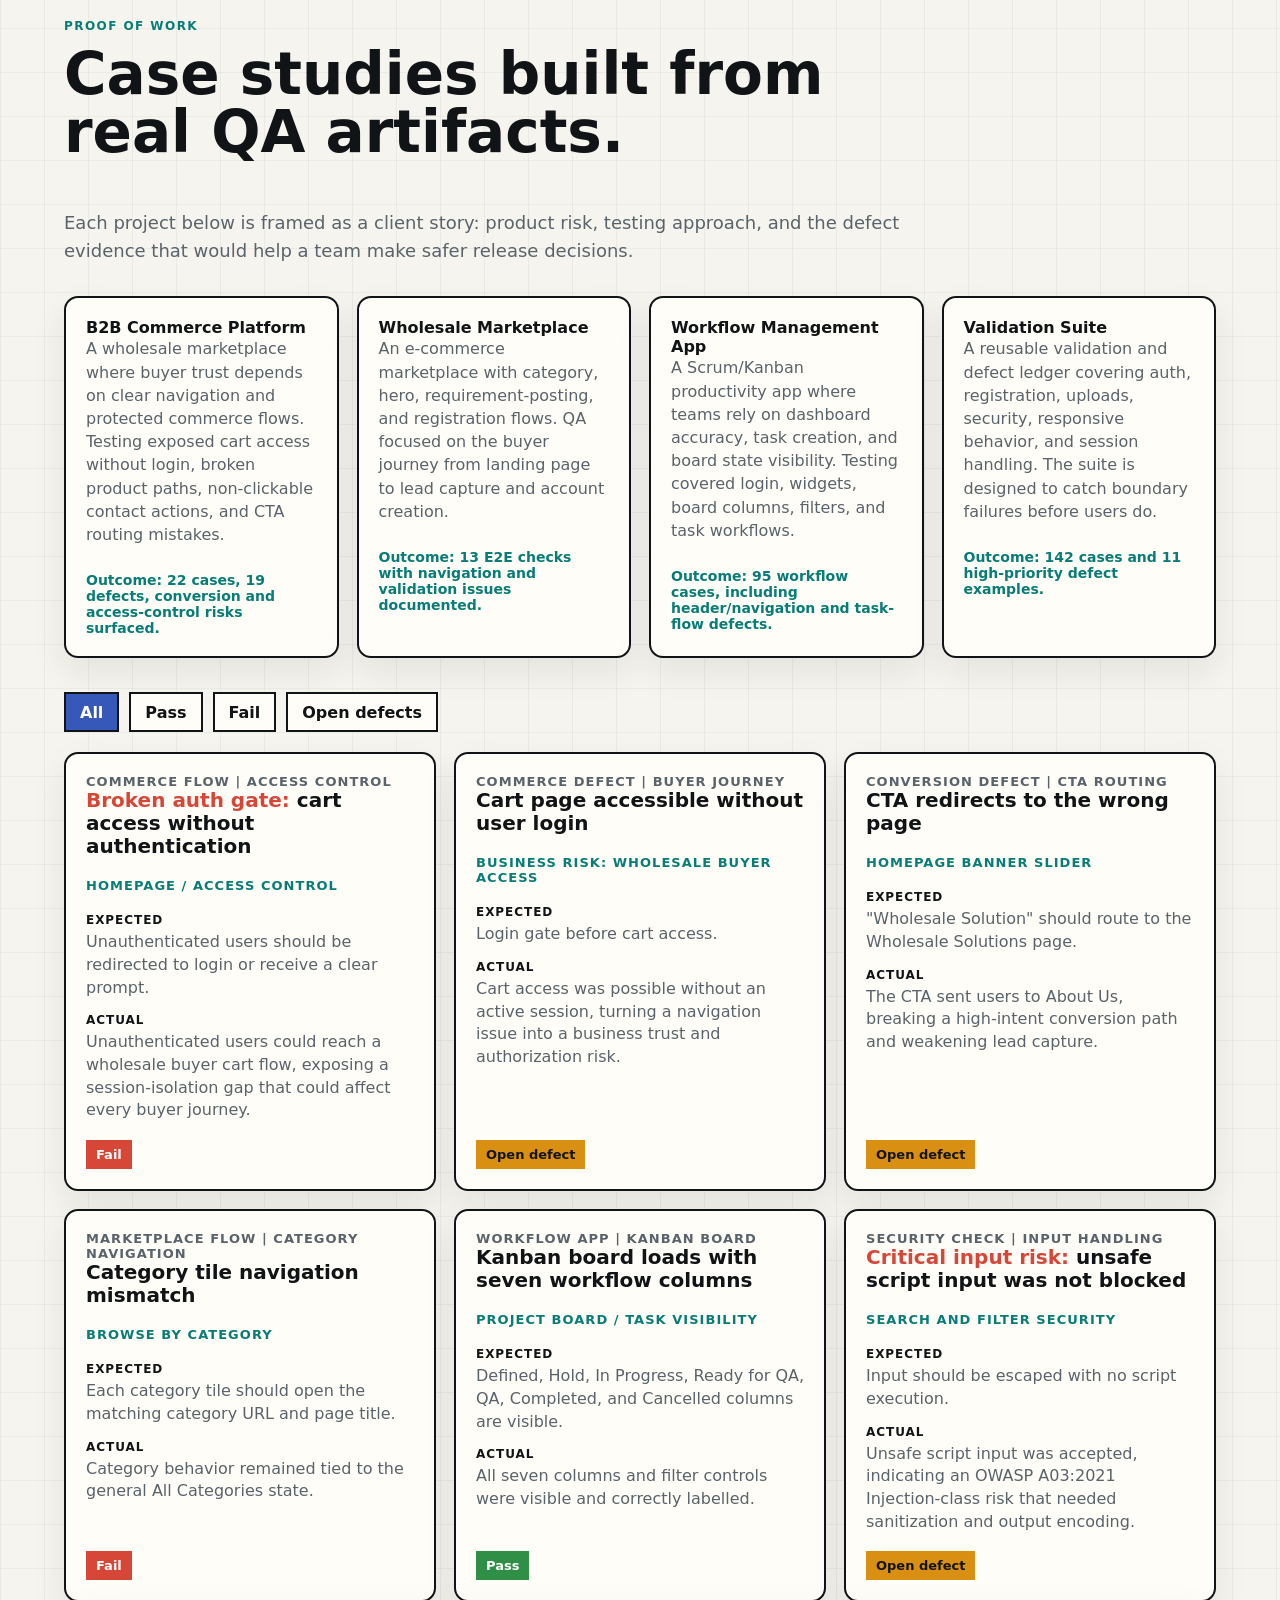
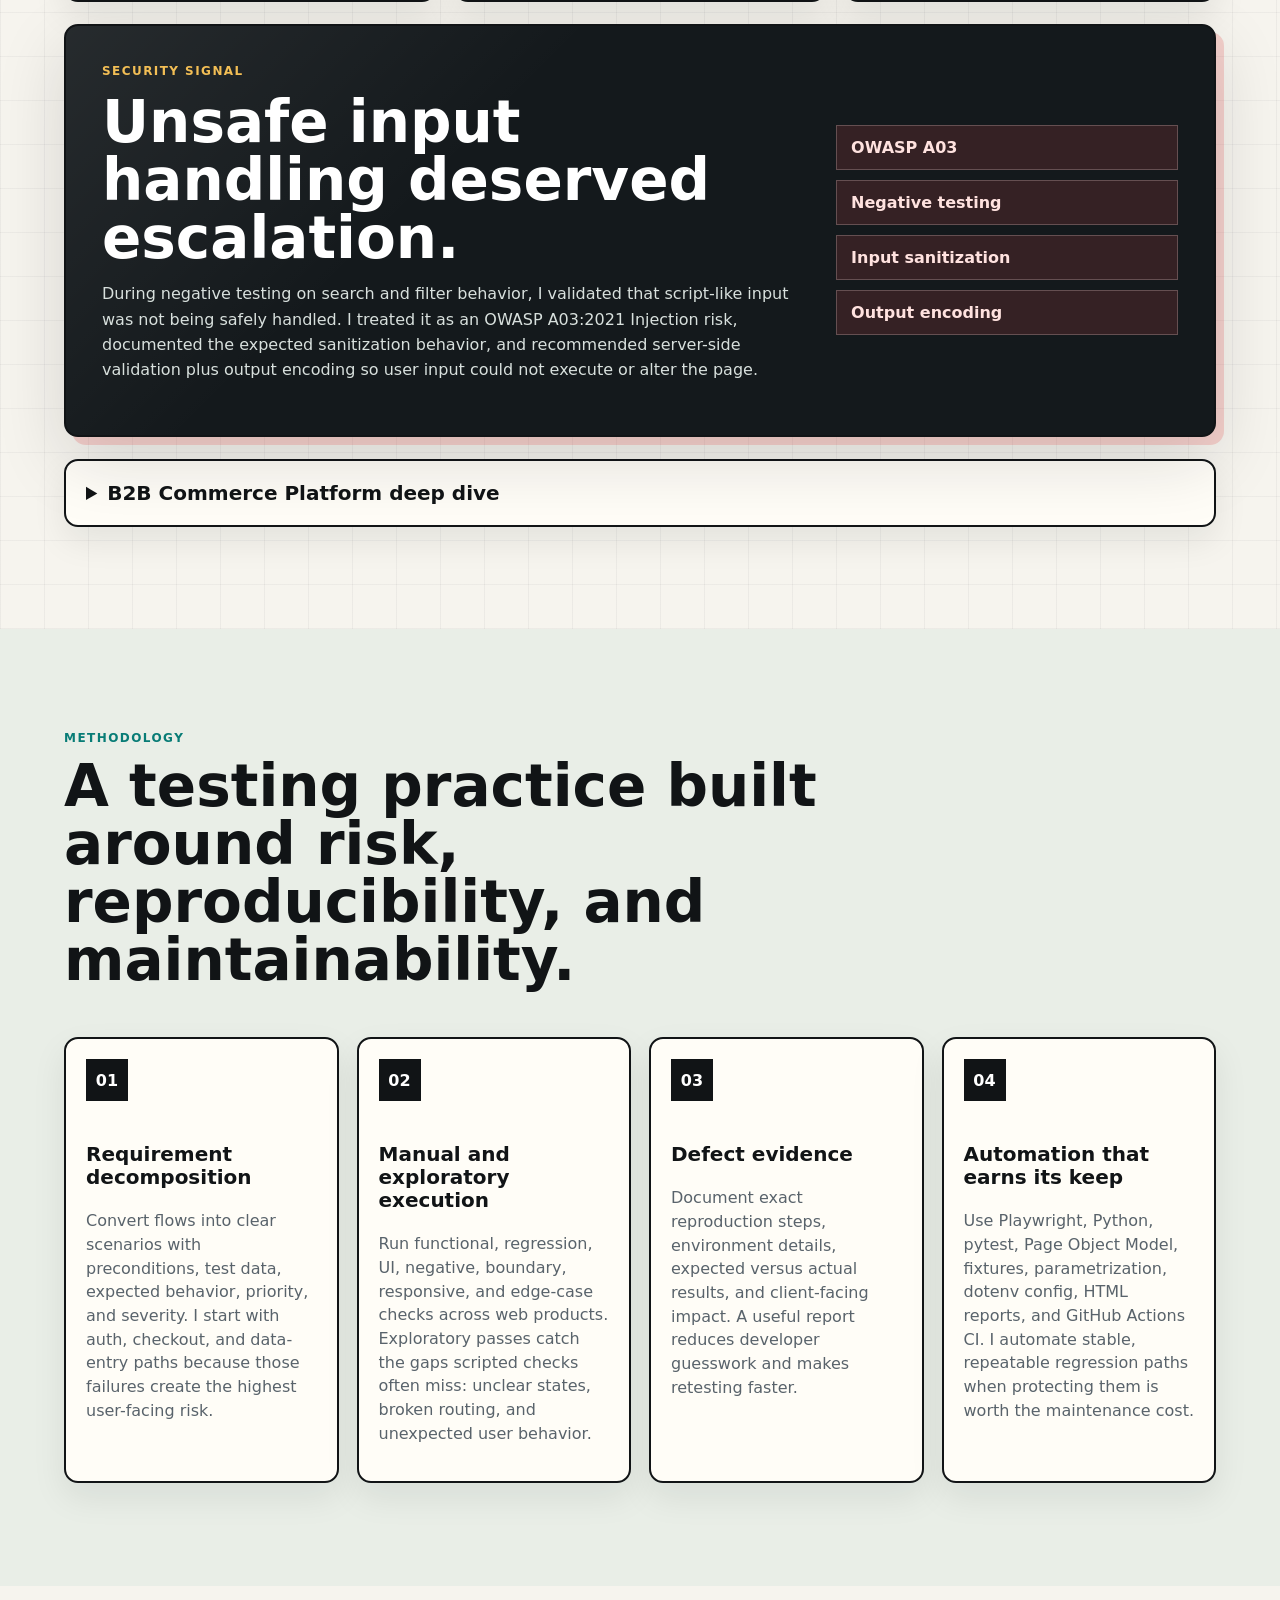
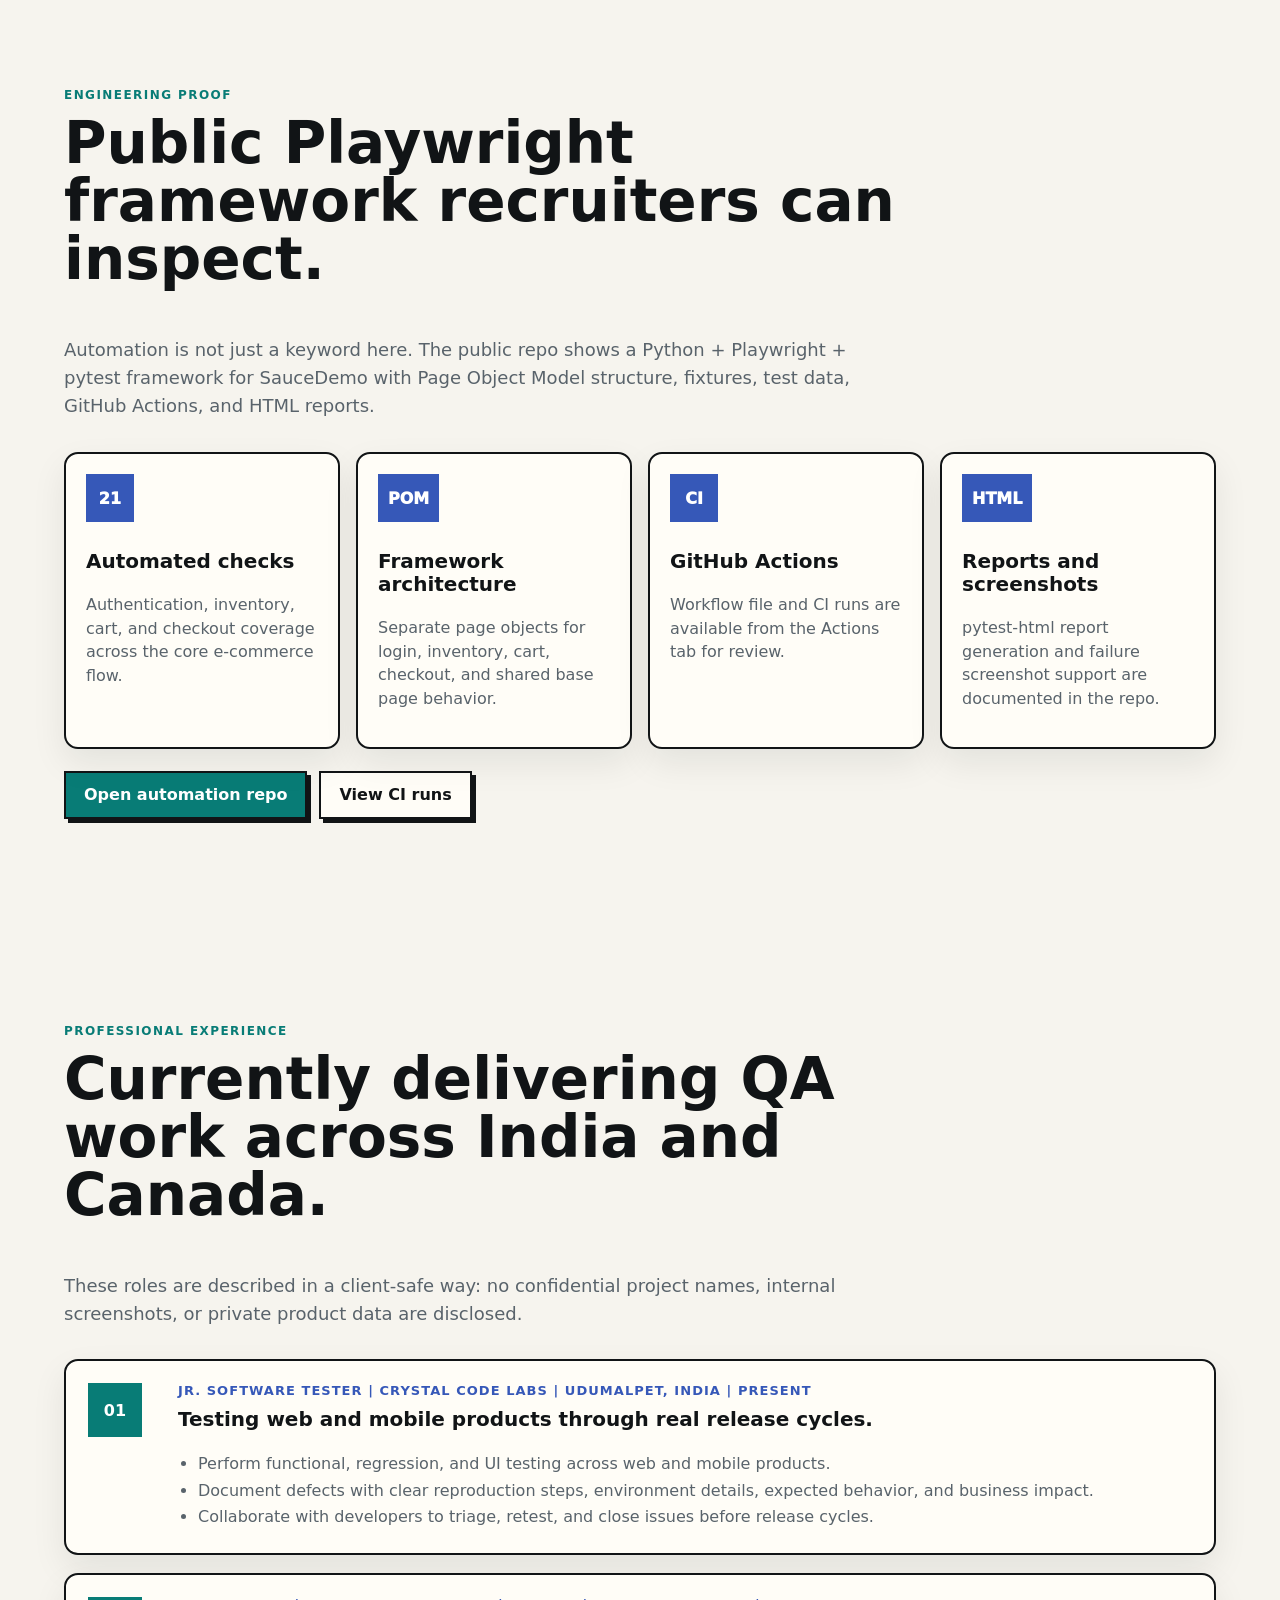
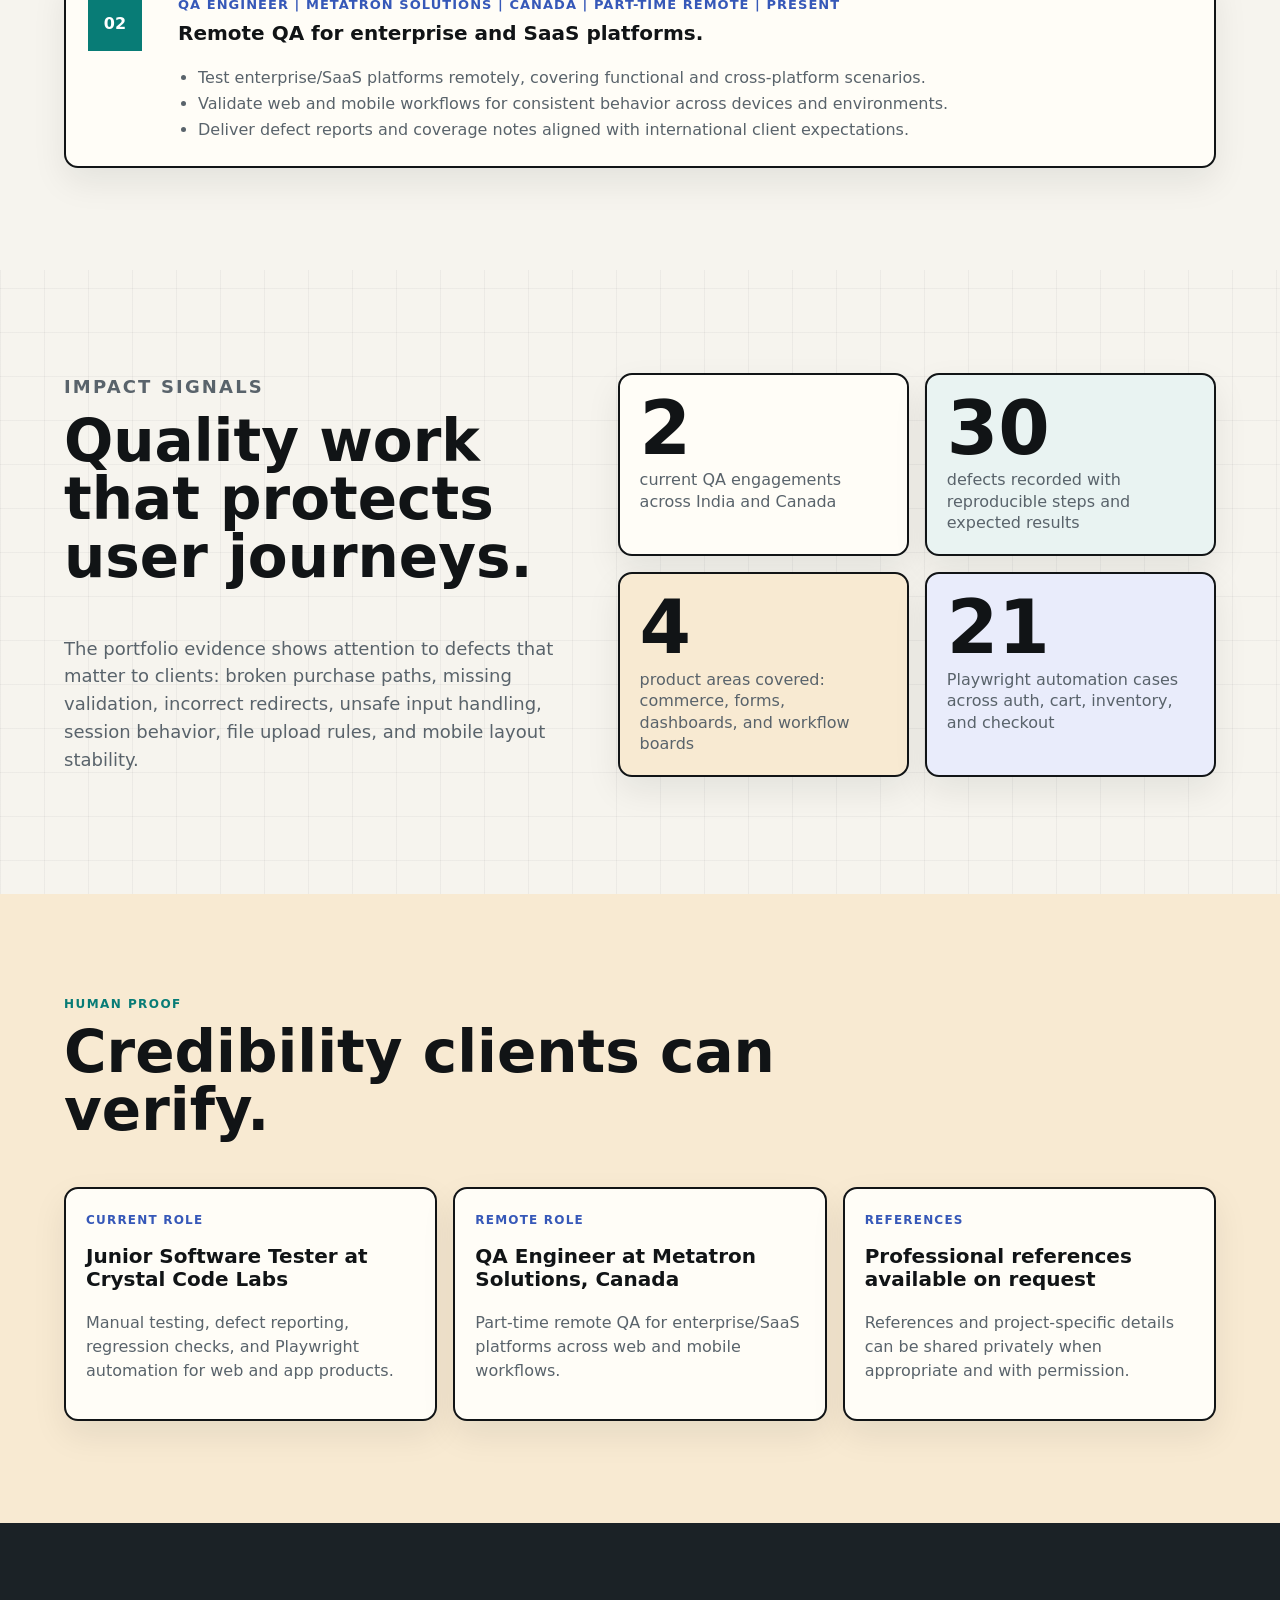
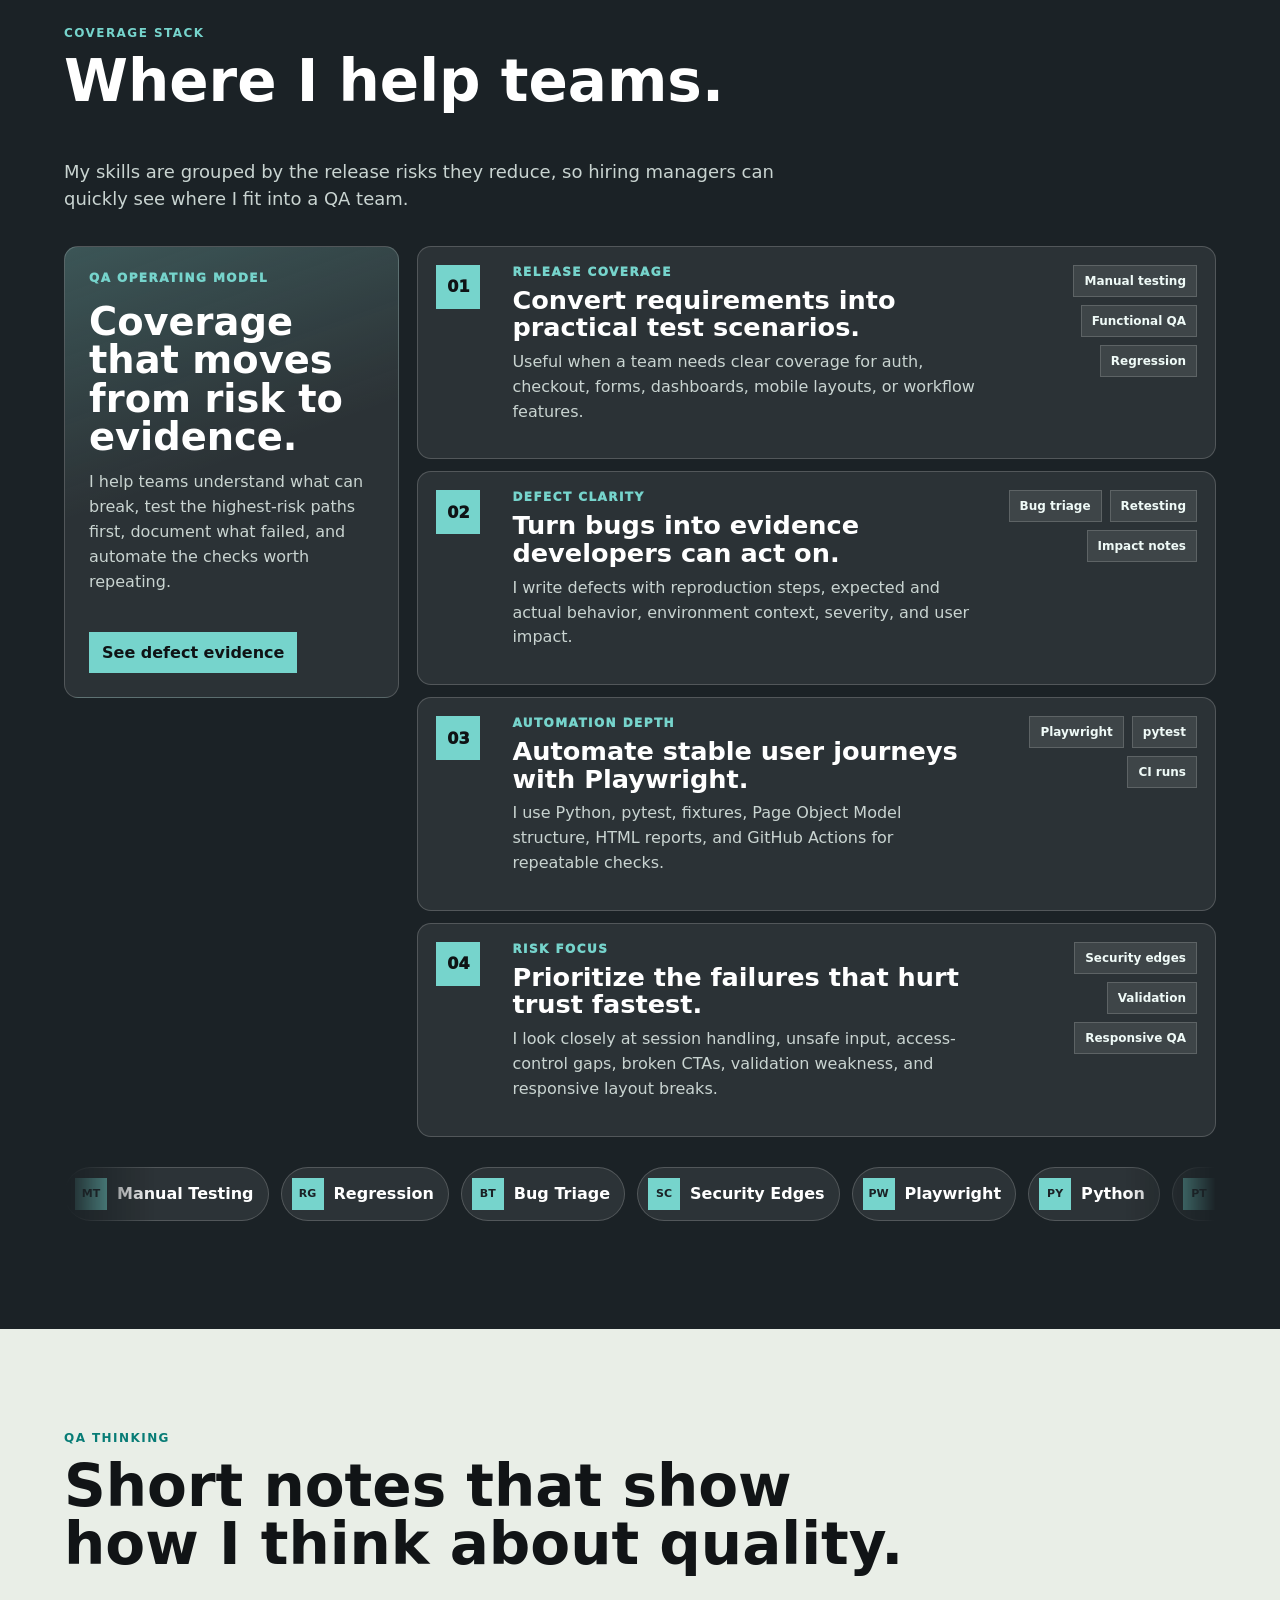
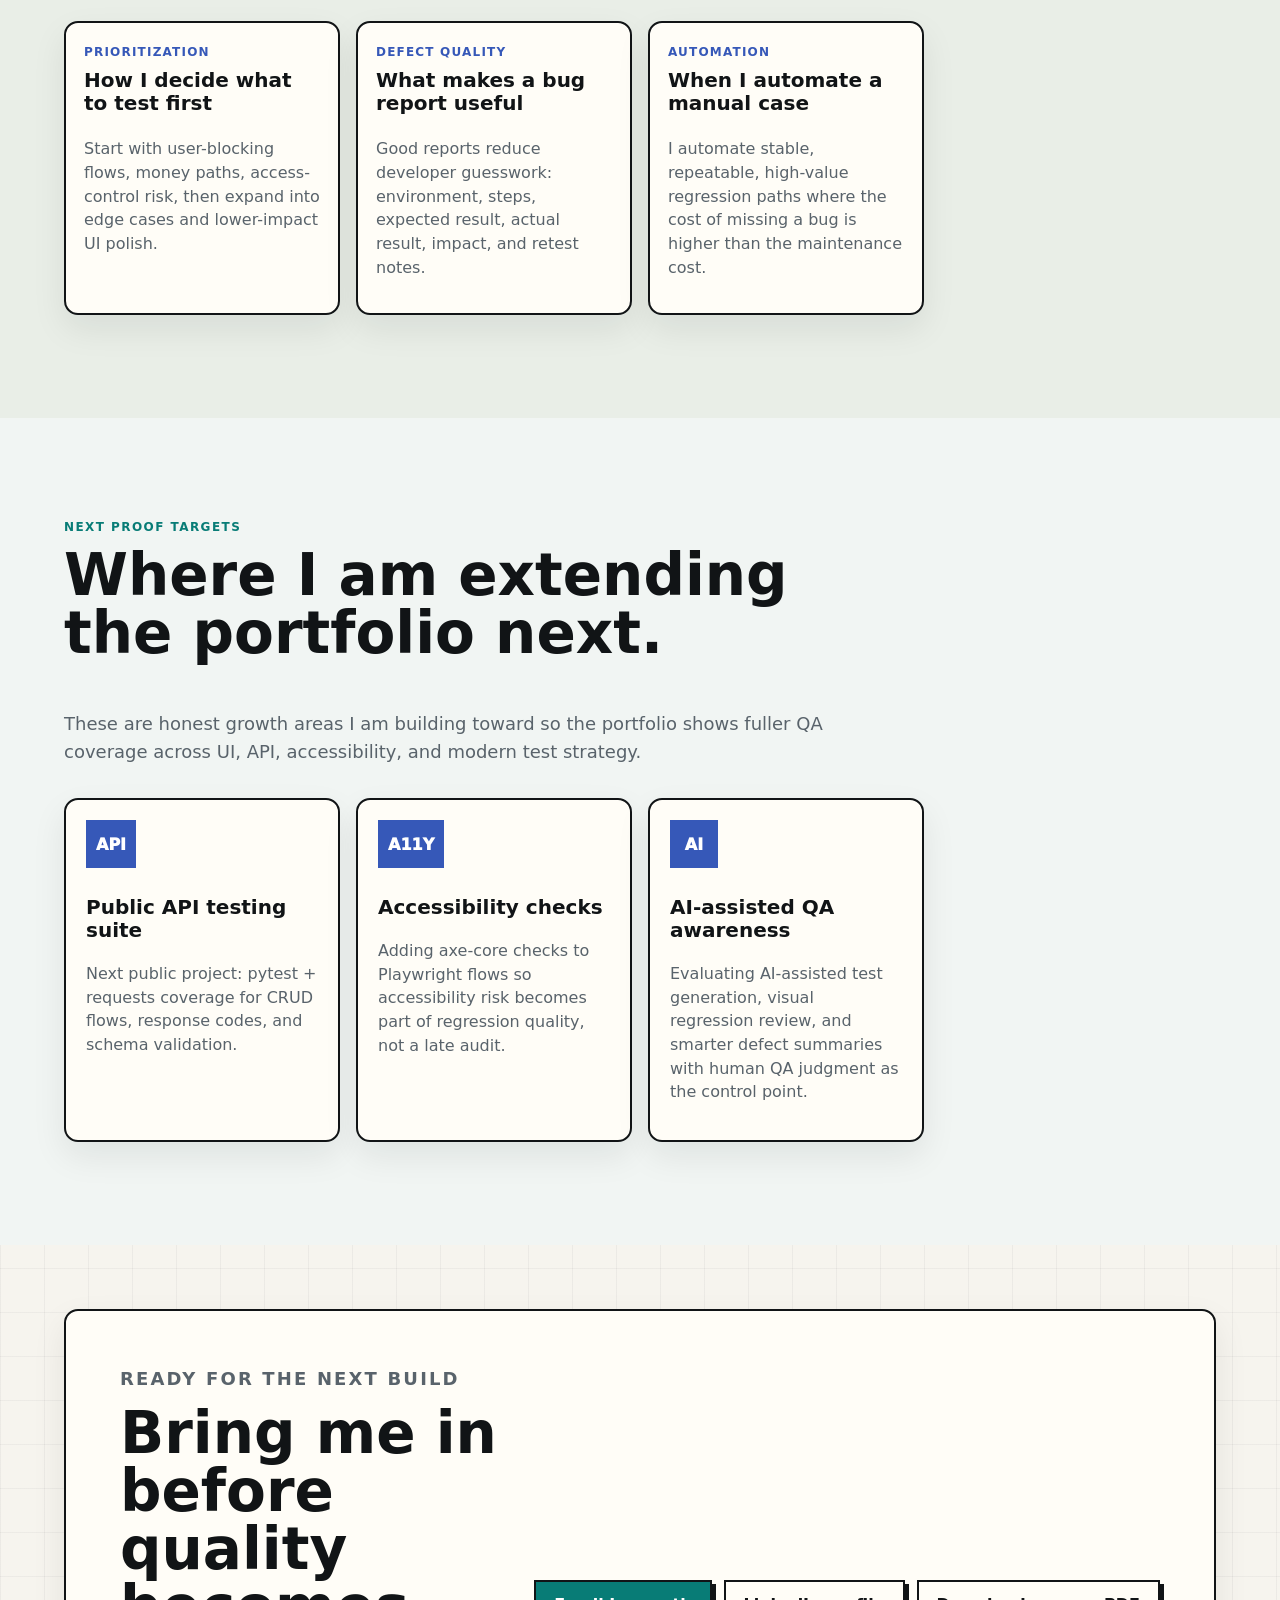
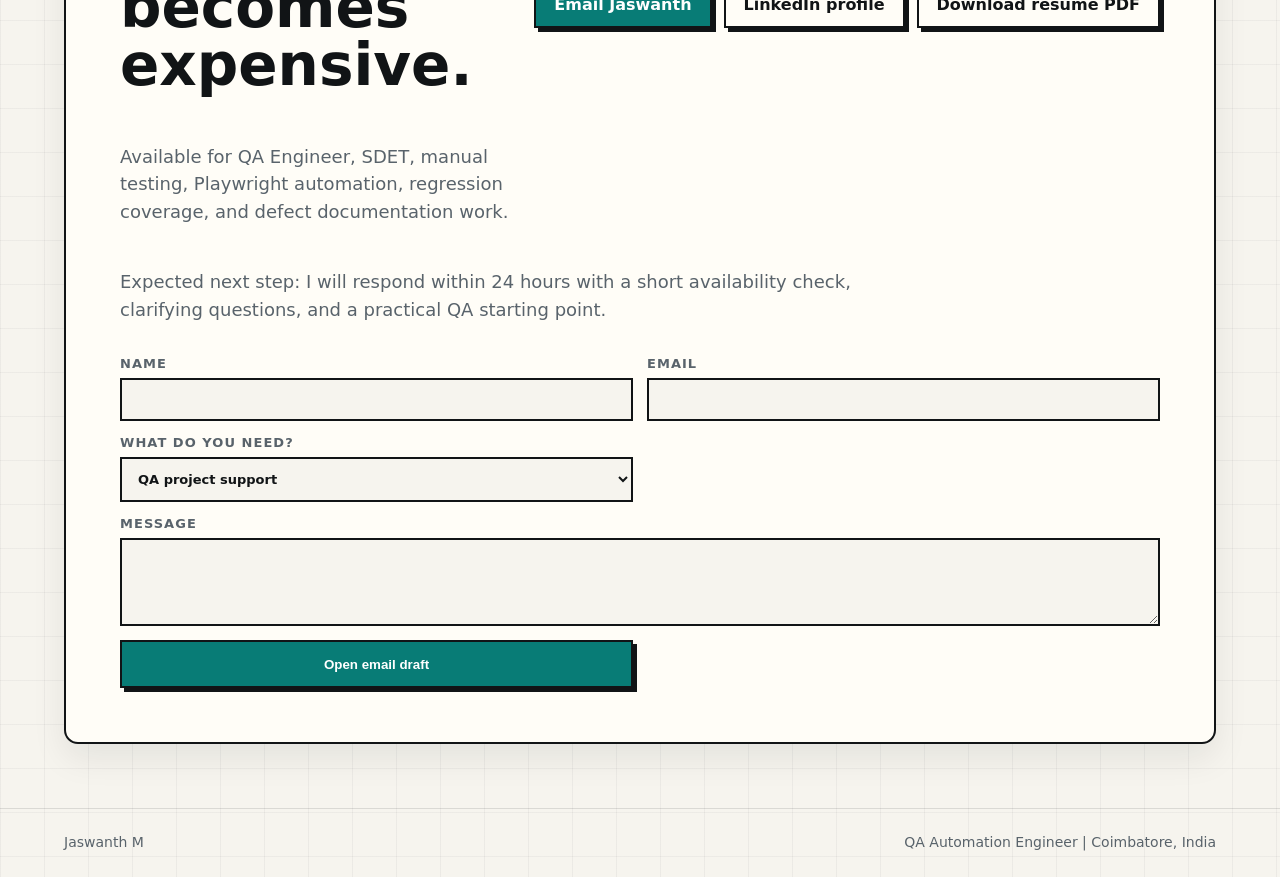
==== commit 0e09e6c5: "Fix favicon for GitHub Pages" ====
--- a/index.html
+++ b/index.html
@@ -28,7 +28,22 @@
       </span>
       <span>Quality Systems</span>
     </a>
-    <nav>
+    <div class="header-controls">
+      <button class="theme-toggle" type="button" aria-label="Switch to dark mode" aria-pressed="false">
+        <span class="toggle-track" aria-hidden="true">
+          <span class="toggle-thumb">
+            <span class="sun-icon"></span>
+            <span class="moon-icon"></span>
+          </span>
+        </span>
+      </button>
+      <button class="nav-toggle" type="button" aria-label="Open navigation menu" aria-expanded="false" aria-controls="primaryNav">
+        <span></span>
+        <span></span>
+        <span></span>
+      </button>
+    </div>
+    <nav id="primaryNav" aria-label="Primary">
       <a href="#work">Work</a>
       <a href="#method">Method</a>
       <a href="#experience">Experience</a>
@@ -37,10 +52,6 @@
       <a href="assets/Jaswanth-M-QA-Resume.pdf" download>Resume PDF</a>
       <a href="#contact">Contact</a>
     </nav>
-    <button class="theme-toggle" type="button" aria-label="Switch to dark mode" aria-pressed="false">
-      <span class="sun-icon" aria-hidden="true"></span>
-      <span class="moon-icon" aria-hidden="true"></span>
-    </button>
   </header>
 
   <main id="top">
--- a/styles.css
+++ b/styles.css
@@ -127,13 +127,15 @@
 }
 
 .brand,
-nav {
+nav,
+.header-controls {
   display: flex;
   align-items: center;
   gap: 12px;
 }
 
 .brand {
+  order: 1;
   font-weight: 800;
   letter-spacing: 0;
 }
@@ -168,36 +170,68 @@
 }
 
 nav {
+  order: 2;
   gap: clamp(12px, 3vw, 30px);
   font-size: 14px;
   color: var(--muted);
   flex-wrap: wrap;
 }
 
+.header-controls {
+  order: 3;
+  flex: 0 0 auto;
+}
+
 nav a:hover {
   color: var(--ink);
 }
 
 .theme-toggle {
   position: relative;
-  display: inline-grid;
-  place-items: center;
-  width: 42px;
-  height: 42px;
+  width: 68px;
+  height: 36px;
   color: var(--ink);
+  background: transparent;
+  border: 0;
+  cursor: pointer;
+  flex: 0 0 auto;
+  padding: 0;
+}
+
+.toggle-track {
+  position: absolute;
+  inset: 0;
+  display: block;
   background: var(--panel);
   border: 2px solid var(--ink);
+  border-radius: 999px;
+  box-shadow: 3px 3px 0 var(--ink);
+}
+
+.toggle-thumb {
+  position: absolute;
+  top: 4px;
+  left: 4px;
+  display: grid;
+  place-items: center;
+  width: 28px;
+  height: 28px;
+  background: #f7efe1;
+  border: 2px solid var(--ink);
   border-radius: 50%;
-  cursor: pointer;
-  flex: 0 0 auto;
-  overflow: hidden;
+  transition: transform .22s ease, background .22s ease;
+}
+
+[data-theme="dark"] .toggle-thumb {
+  transform: translateX(32px);
+  background: #182126;
 }
 
 .sun-icon,
 .moon-icon {
   position: absolute;
-  width: 18px;
-  height: 18px;
+  width: 13px;
+  height: 13px;
   transition: opacity .2s ease, transform .2s ease;
 }
 
@@ -225,17 +259,22 @@
 .moon-icon::after {
   content: "";
   position: absolute;
-  width: 18px;
-  height: 18px;
-  left: 6px;
+  width: 13px;
+  height: 13px;
+  left: 5px;
   top: -2px;
   background: #1a2226;
   border-radius: 50%;
 }
 
 [data-theme="dark"] .theme-toggle {
+  color: white;
+}
+
+[data-theme="dark"] .toggle-track {
+  background: #101619;
   border-color: #f2be55;
-  background: #101619;
+  box-shadow: 3px 3px 0 rgba(242, 190, 85, .5);
 }
 
 [data-theme="dark"] .sun-icon {
@@ -246,6 +285,51 @@
 [data-theme="dark"] .moon-icon {
   opacity: 1;
   transform: translateX(0) scale(1);
+}
+
+.nav-toggle {
+  display: none;
+  width: 42px;
+  height: 38px;
+  padding: 8px;
+  background: var(--panel);
+  border: 2px solid var(--ink);
+  cursor: pointer;
+  box-shadow: 3px 3px 0 var(--ink);
+}
+
+.nav-toggle span {
+  display: block;
+  width: 100%;
+  height: 2px;
+  background: var(--ink);
+  transition: transform .2s ease, opacity .2s ease;
+}
+
+.nav-toggle span + span {
+  margin-top: 6px;
+}
+
+.nav-open .nav-toggle span:nth-child(1) {
+  transform: translateY(8px) rotate(45deg);
+}
+
+.nav-open .nav-toggle span:nth-child(2) {
+  opacity: 0;
+}
+
+.nav-open .nav-toggle span:nth-child(3) {
+  transform: translateY(-8px) rotate(-45deg);
+}
+
+[data-theme="dark"] .nav-toggle {
+  background: #151c1f;
+  border-color: #f2be55;
+  box-shadow: 3px 3px 0 rgba(242, 190, 85, .5);
+}
+
+[data-theme="dark"] .nav-toggle span {
+  background: #f7faf7;
 }
 
 .hero {
@@ -1583,25 +1667,180 @@
 }
 
 @media (max-width: 640px) {
+  .section {
+    padding: 38px 14px;
+  }
+
+  .section-heading {
+    margin-bottom: 22px;
+  }
+
+  .section-heading p:not(.eyebrow),
+  .impact-copy p,
+  .contact-section p {
+    font-size: 16px;
+  }
+
   .site-header {
-    align-items: flex-start;
+    display: grid;
+    grid-template-columns: minmax(0, 1fr) auto;
+    align-items: center;
+    gap: 10px;
+    padding: 12px 14px;
+  }
+
+  .brand {
+    min-width: 0;
+  }
+
+  .brand > span:last-child {
+    overflow: hidden;
+    text-overflow: ellipsis;
+    white-space: nowrap;
+  }
+
+  .brand-mark {
+    width: 34px;
+    height: 34px;
+    box-shadow: 3px 3px 0 var(--amber);
+  }
+
+  .header-controls {
+    gap: 9px;
+  }
+
+  nav {
+    display: none;
+    grid-column: 1 / -1;
+    width: 100%;
+    overflow: visible;
     flex-direction: column;
-  }
-
-  nav {
-    width: 100%;
-    overflow-x: auto;
-    flex-wrap: nowrap;
-    justify-content: flex-start;
-    padding-bottom: 4px;
+    align-items: stretch;
+    gap: 8px;
+    padding: 12px 0 2px;
+  }
+
+  nav a {
+    padding: 12px 13px;
+    background: var(--panel);
+    border: 1px solid var(--ink);
+    font-size: 14px;
+    font-weight: 850;
+  }
+
+  .nav-open nav {
+    display: flex;
+  }
+
+  [data-theme="dark"] nav a {
+    background: #151c1f;
+    border-color: #ffffff22;
+  }
+
+  .nav-toggle {
+    display: block;
   }
 
   .hero {
     min-height: auto;
+    gap: 22px;
+    padding: 28px 14px 30px;
+  }
+
+  .availability {
+    margin-bottom: 12px;
+    padding: 7px 9px;
+    font-size: 11px;
+    line-height: 1.2;
+  }
+
+  .eyebrow {
+    font-size: 10px;
   }
 
   h1 {
-    font-size: 44px;
+    margin-bottom: 14px;
+    font-size: 38px;
+    line-height: .96;
+  }
+
+  h2 {
+    font-size: 34px;
+    line-height: 1.04;
+  }
+
+  .hero-text {
+    font-size: 16px;
+    line-height: 1.45;
+  }
+
+  .hero-actions {
+    gap: 10px;
+  }
+
+  .hero-actions .button:nth-child(2),
+  .hero-actions .automation-cta {
+    display: none;
+  }
+
+  .social-row {
+    display: none;
+  }
+
+  .proof-panel {
+    padding: 16px;
+    box-shadow: 8px 8px 0 rgba(8, 124, 118, .22), var(--shadow);
+  }
+
+  .panel-kicker {
+    margin-bottom: 14px;
+    font-size: 10px;
+  }
+
+  .headshot-card {
+    align-items: flex-start;
+  }
+
+  .initials-avatar {
+    width: 76px;
+    height: 76px;
+    border-radius: 18px;
+    box-shadow: 0 0 0 4px rgba(8, 124, 118, .18);
+  }
+
+  .initials-avatar::before {
+    inset: 7px;
+    border-radius: 13px;
+  }
+
+  .initials-avatar::after {
+    width: 48px;
+    height: 48px;
+  }
+
+  .initials-avatar span {
+    font-size: 28px;
+  }
+
+  .initials-avatar small {
+    right: 8px;
+    bottom: 8px;
+    padding: 3px 5px;
+    font-size: 9px;
+  }
+
+  .headshot-card strong {
+    font-size: 21px;
+  }
+
+  .headshot-card p {
+    margin: 5px 0;
+    font-size: 14px;
+  }
+
+  .headshot-card small {
+    max-width: none;
+    font-size: 12px;
   }
 
   .story-grid,
@@ -1617,11 +1856,36 @@
     grid-template-columns: 1fr;
   }
 
-  .hero-stat-row,
   footer {
     grid-template-columns: 1fr;
   }
 
+  .hero-stat-row {
+    grid-template-columns: repeat(3, minmax(0, 1fr));
+    gap: 7px;
+  }
+
+  .hero-stat {
+    min-height: 88px;
+    padding: 10px 6px;
+  }
+
+  .hero-stat span {
+    font-size: 34px;
+  }
+
+  .hero-stat p {
+    margin-top: 5px;
+    font-size: 10px;
+    line-height: 1.2;
+  }
+
+  .response-note {
+    margin-top: 12px;
+    padding-top: 12px;
+    font-size: 13px;
+  }
+
   .skill-lanes article {
     grid-template-columns: 1fr;
   }
@@ -1632,6 +1896,11 @@
 
   .button {
     width: 100%;
+  }
+
+  .contact-section {
+    margin: 20px 14px;
+    padding: 24px 18px;
   }
 
   .contact-form {
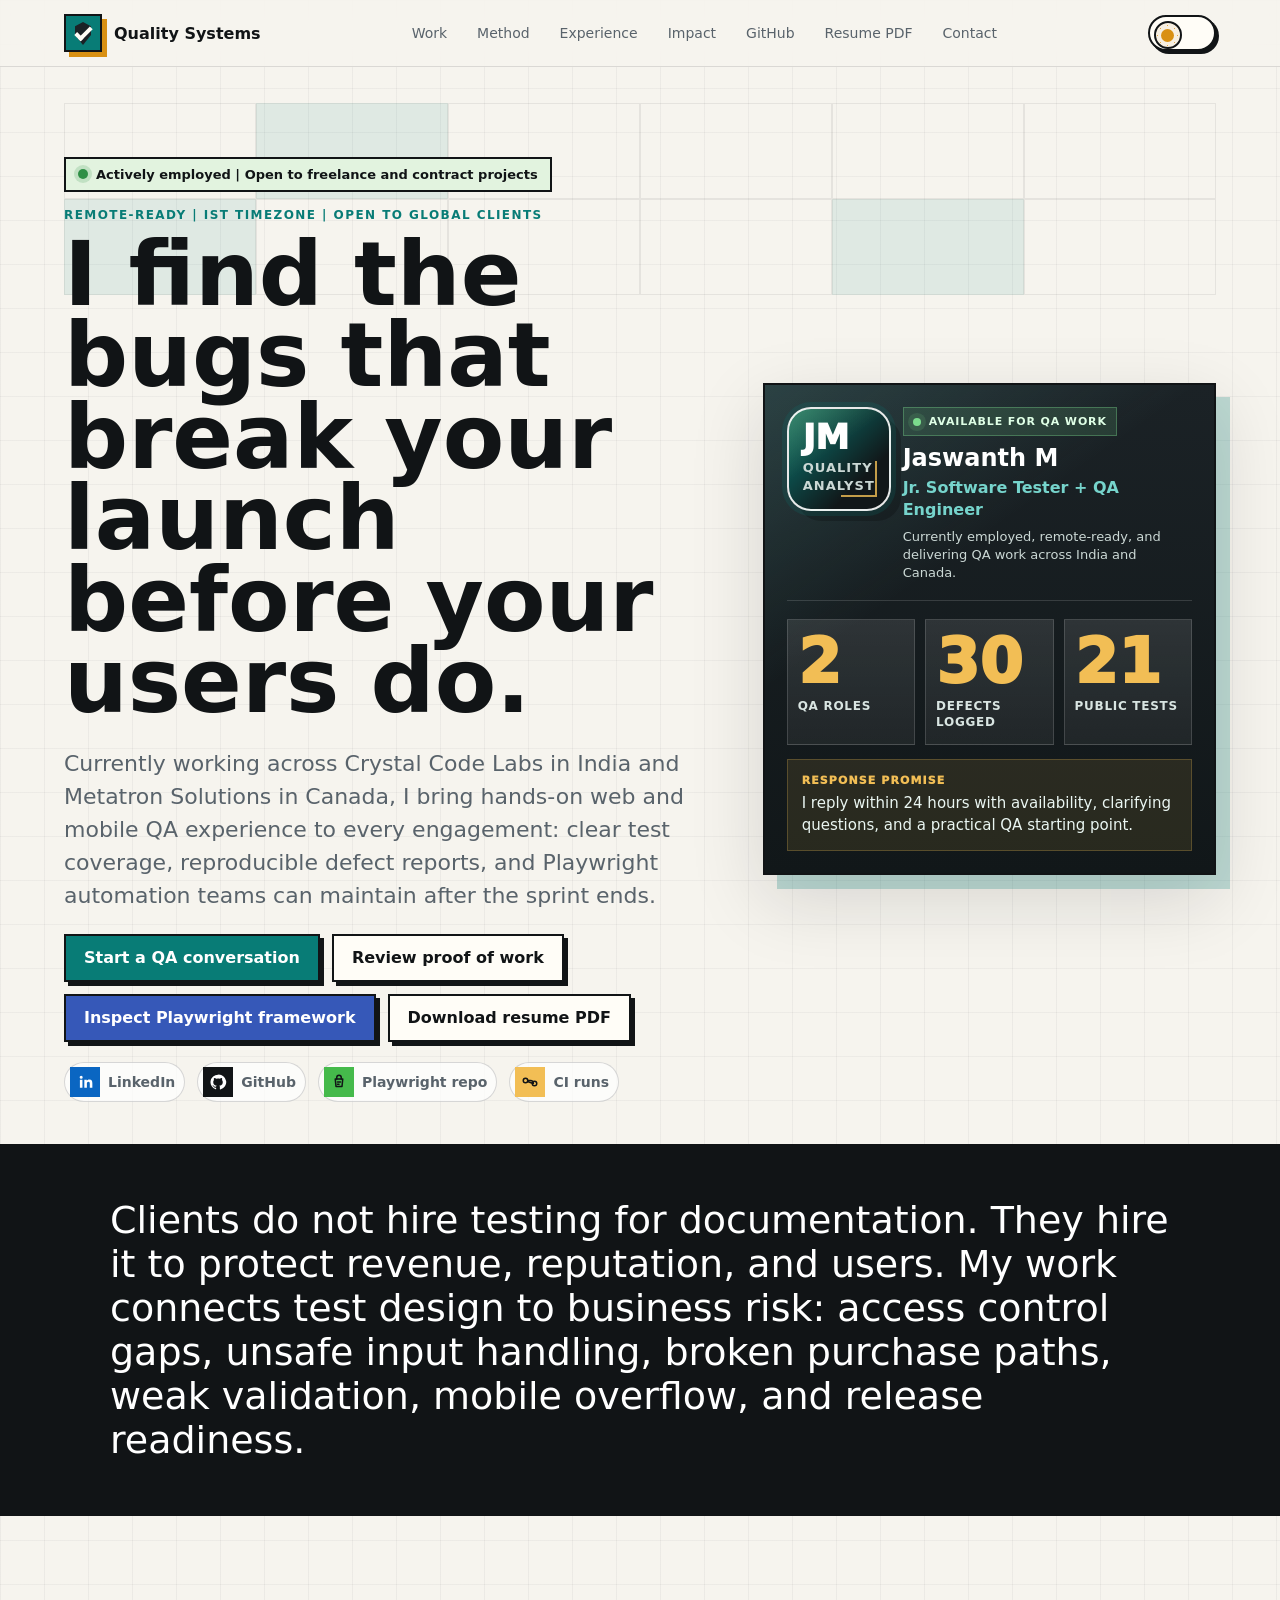
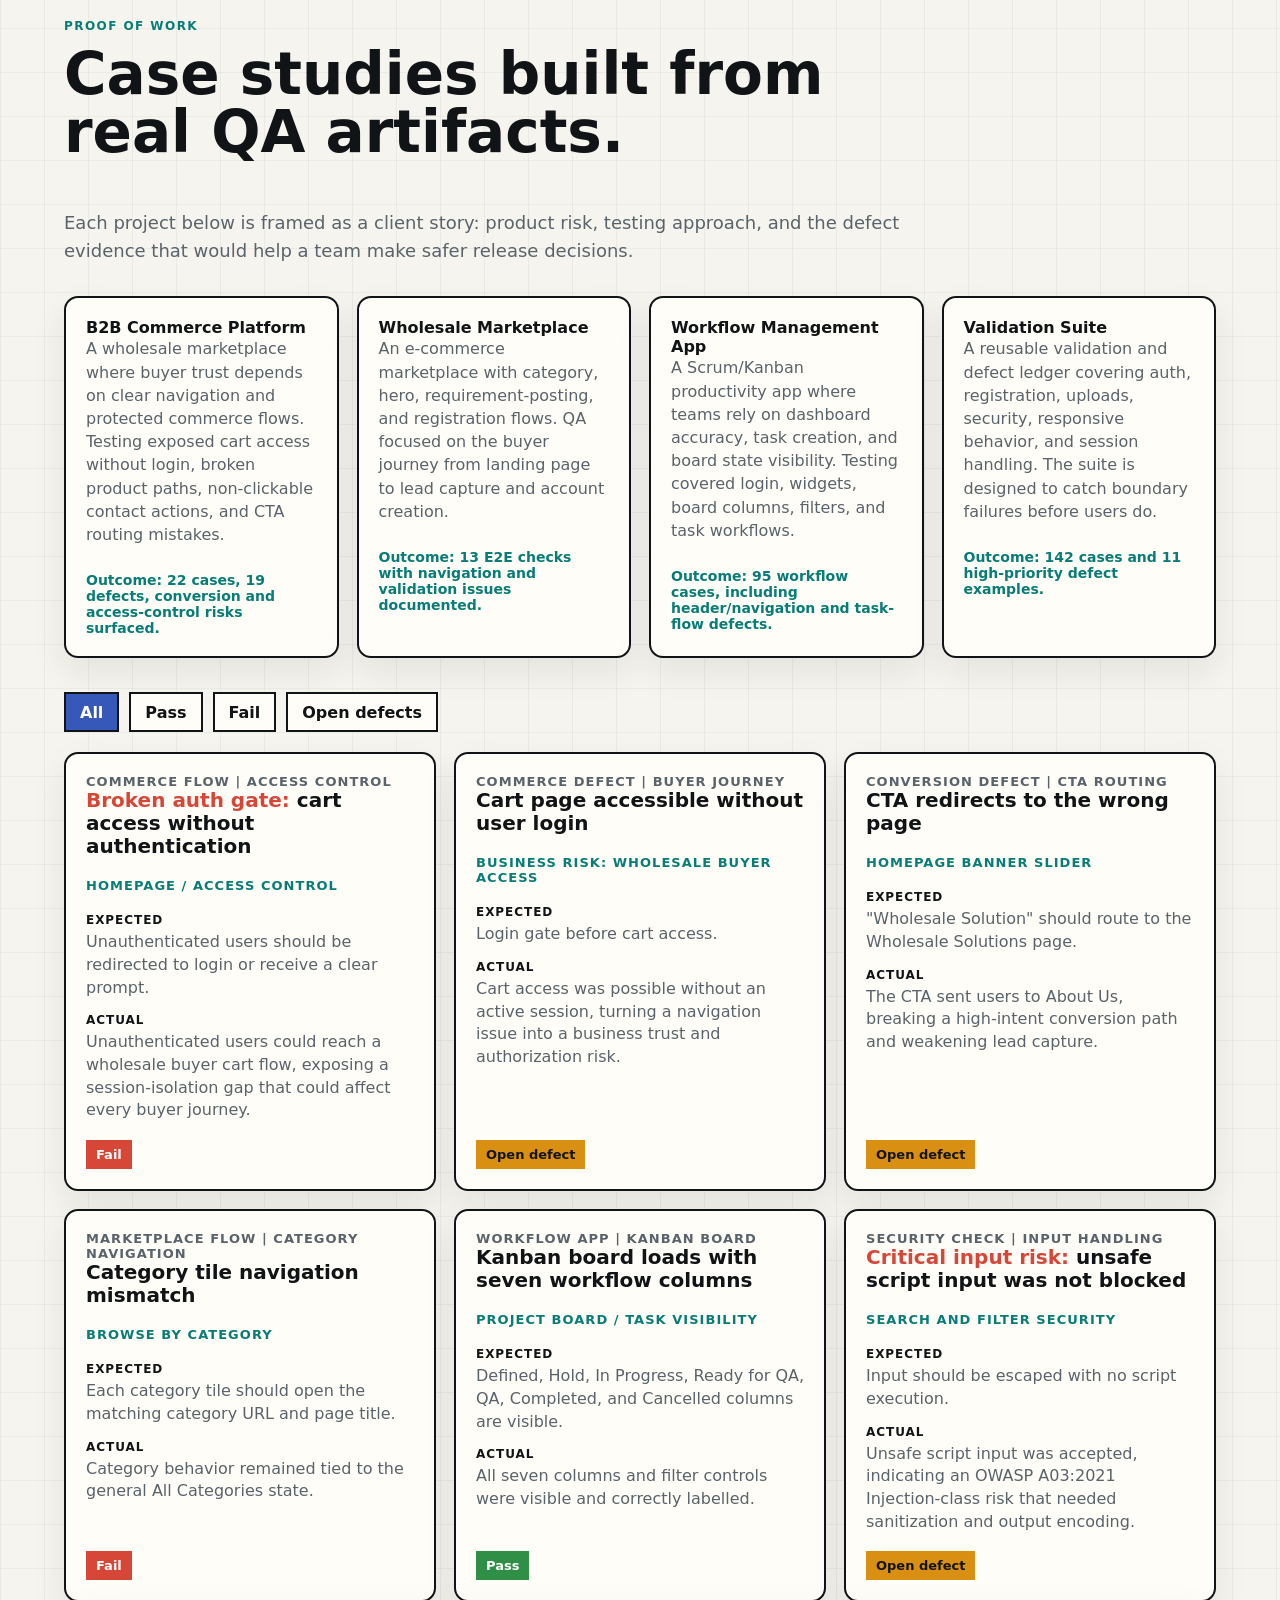
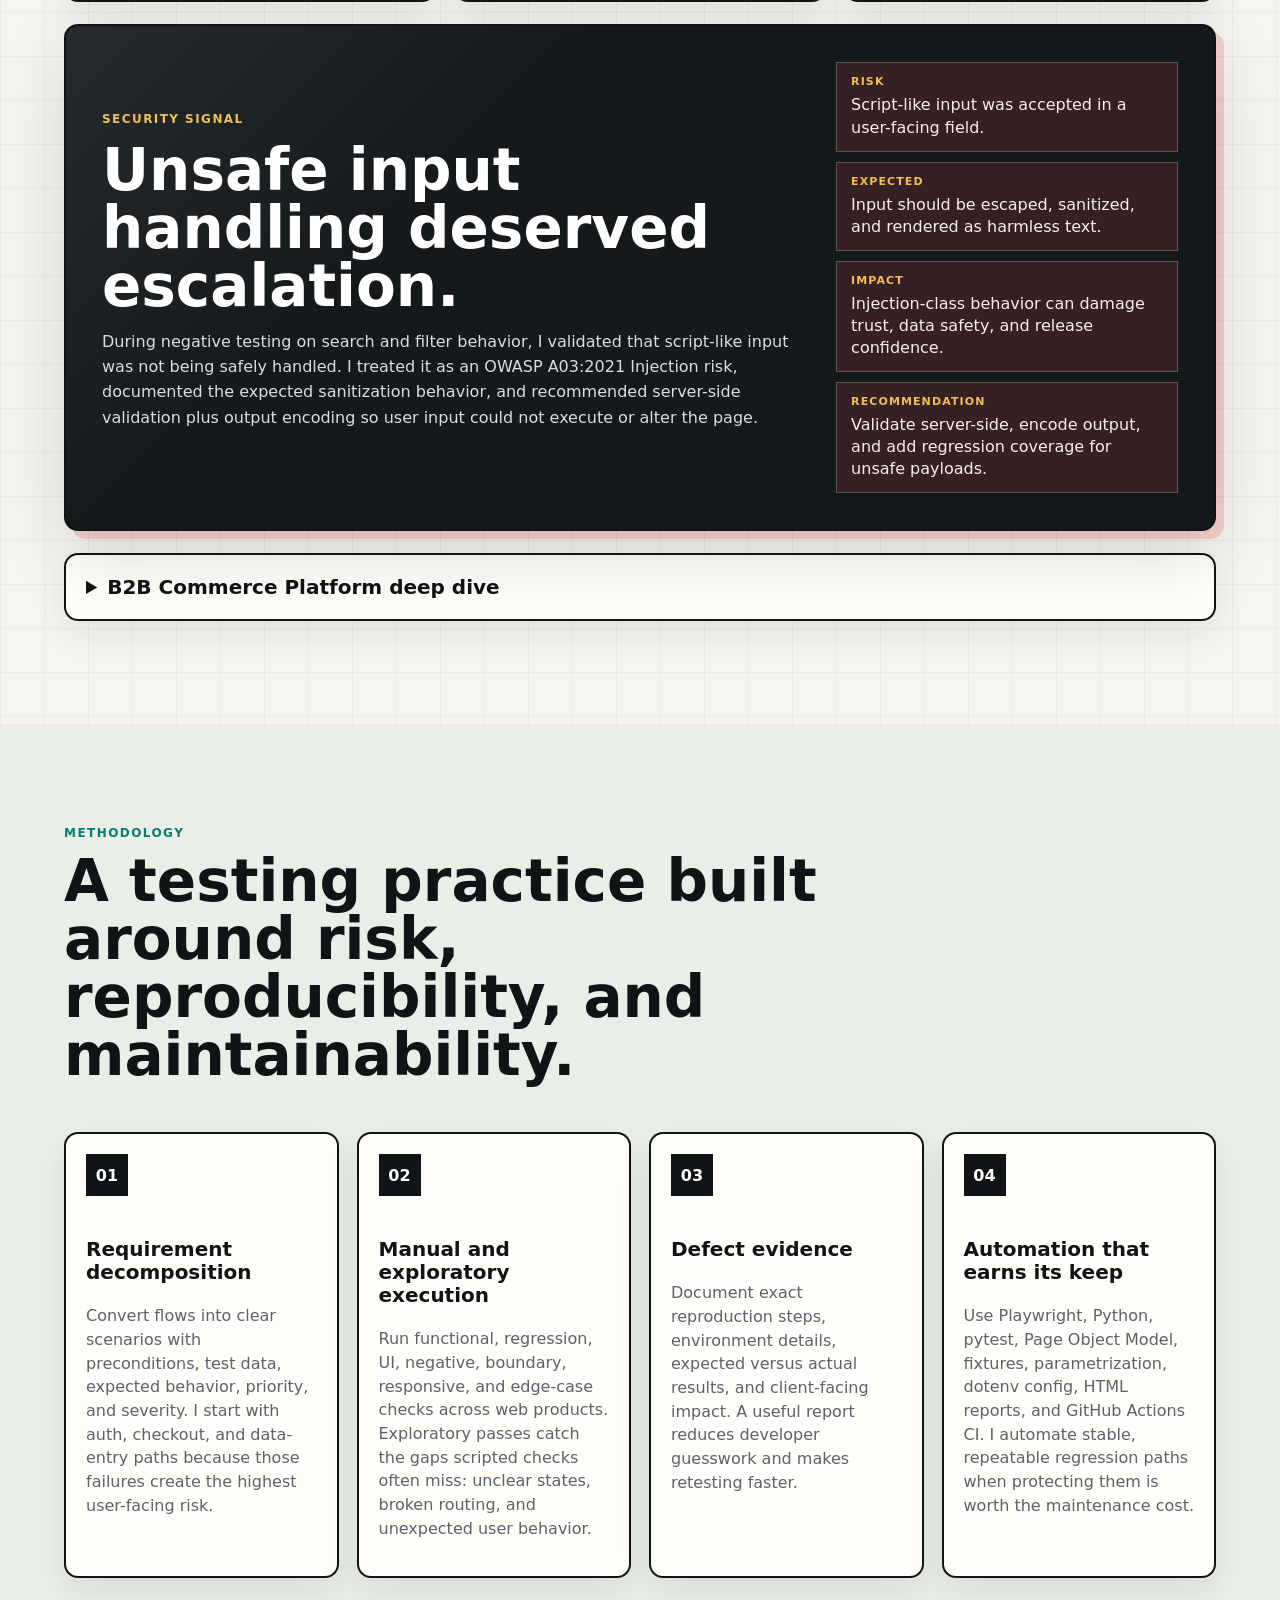
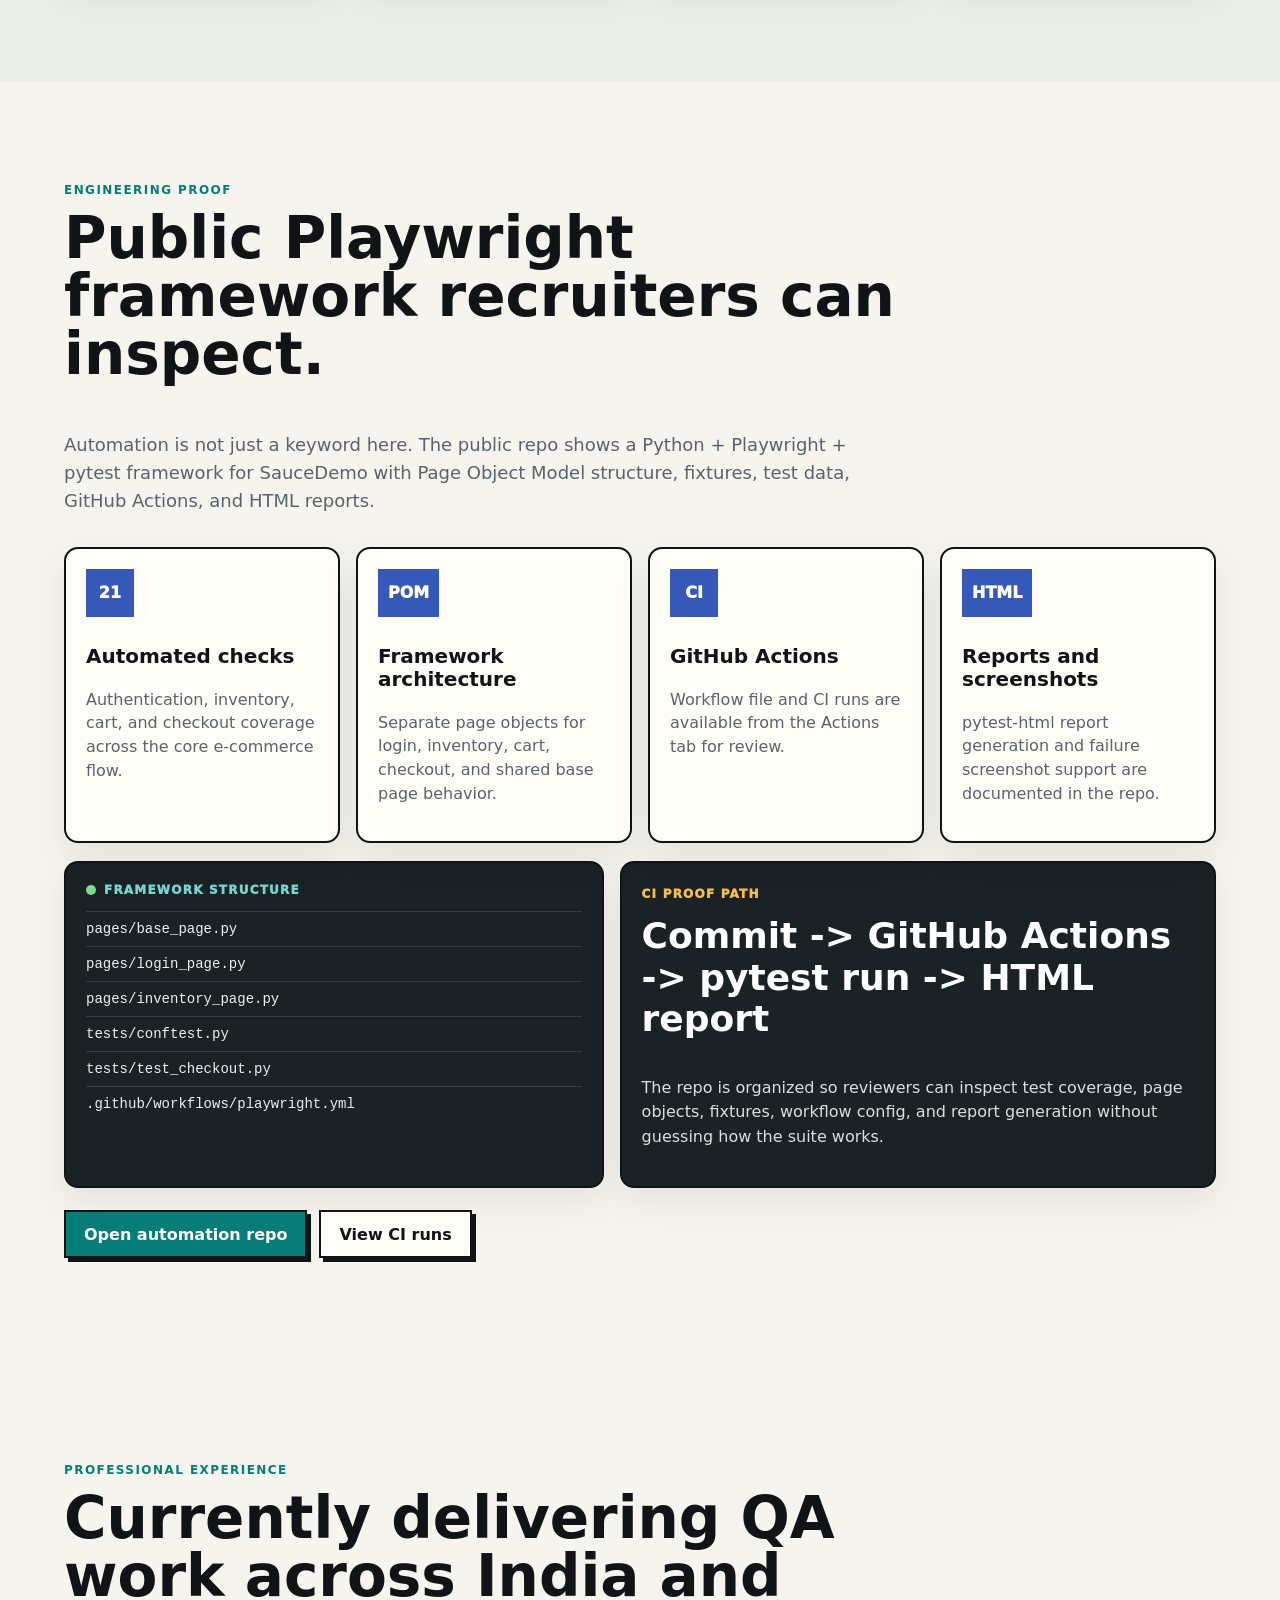
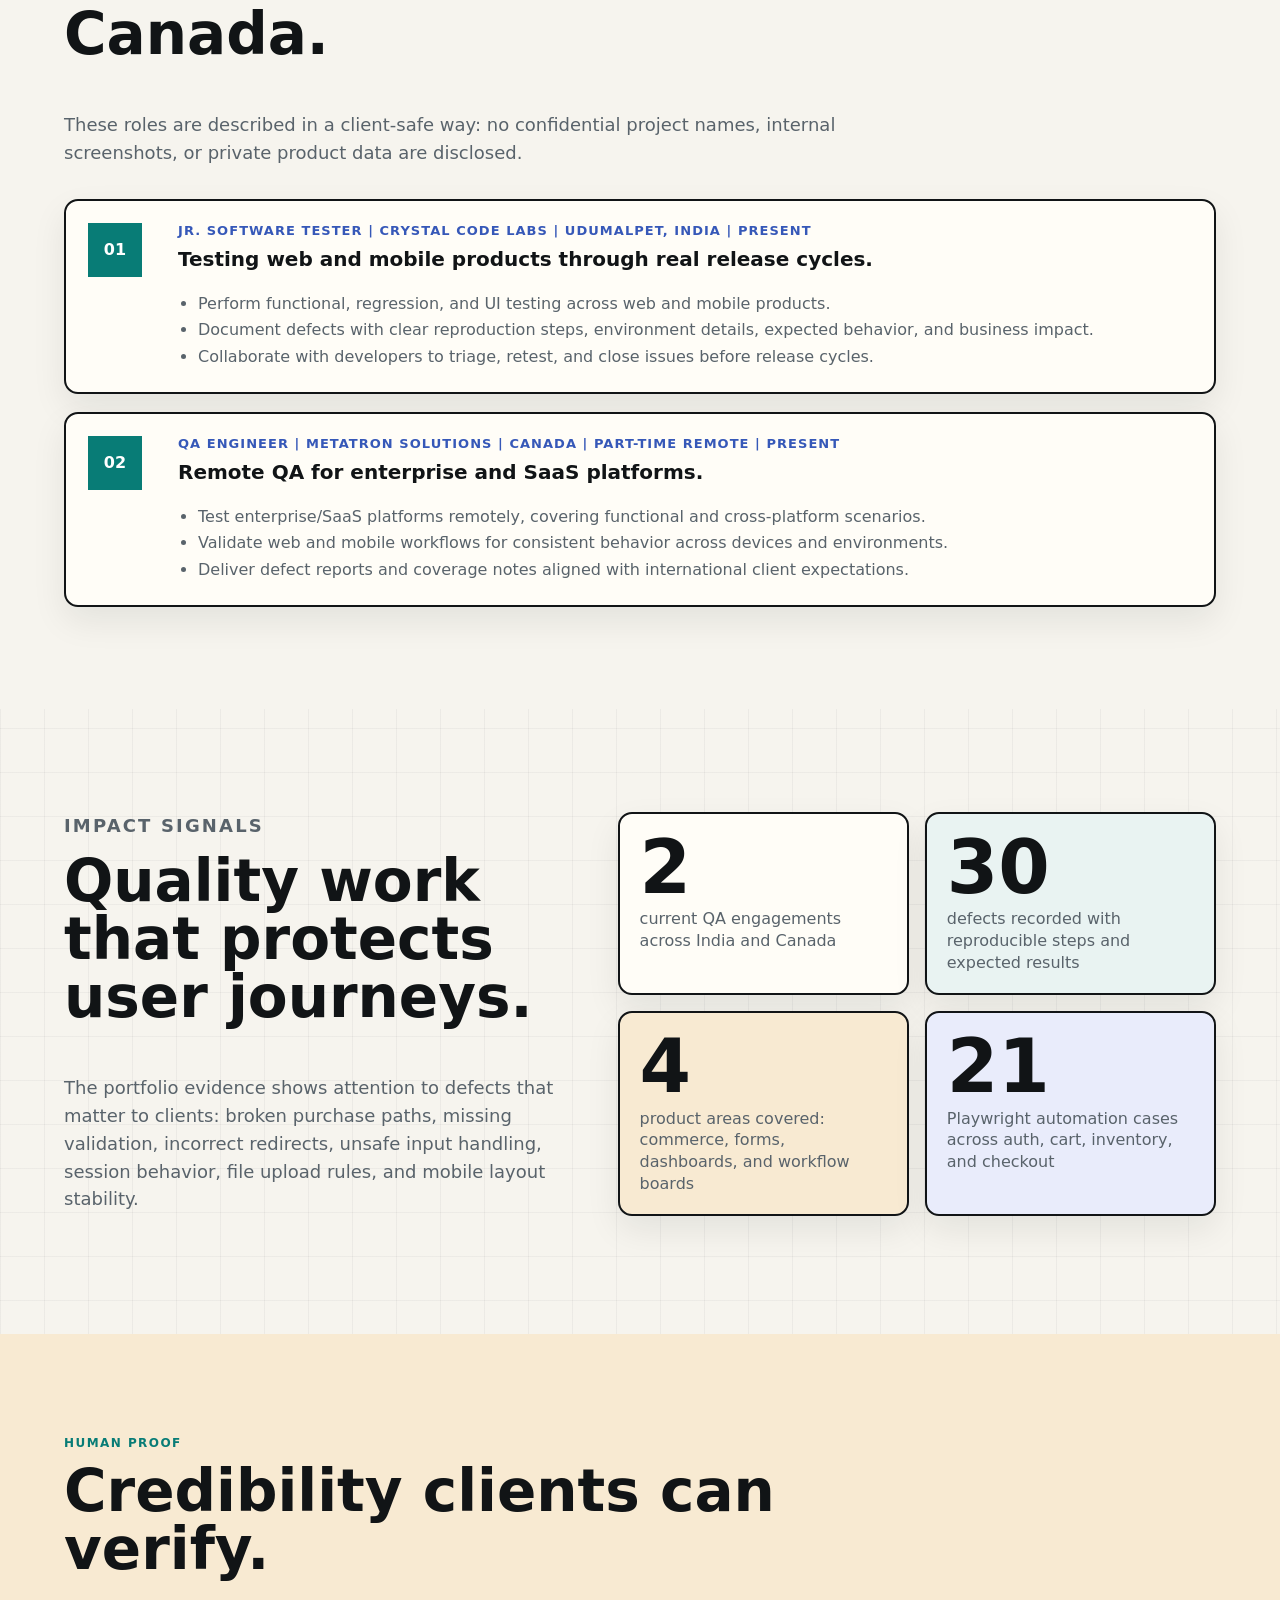
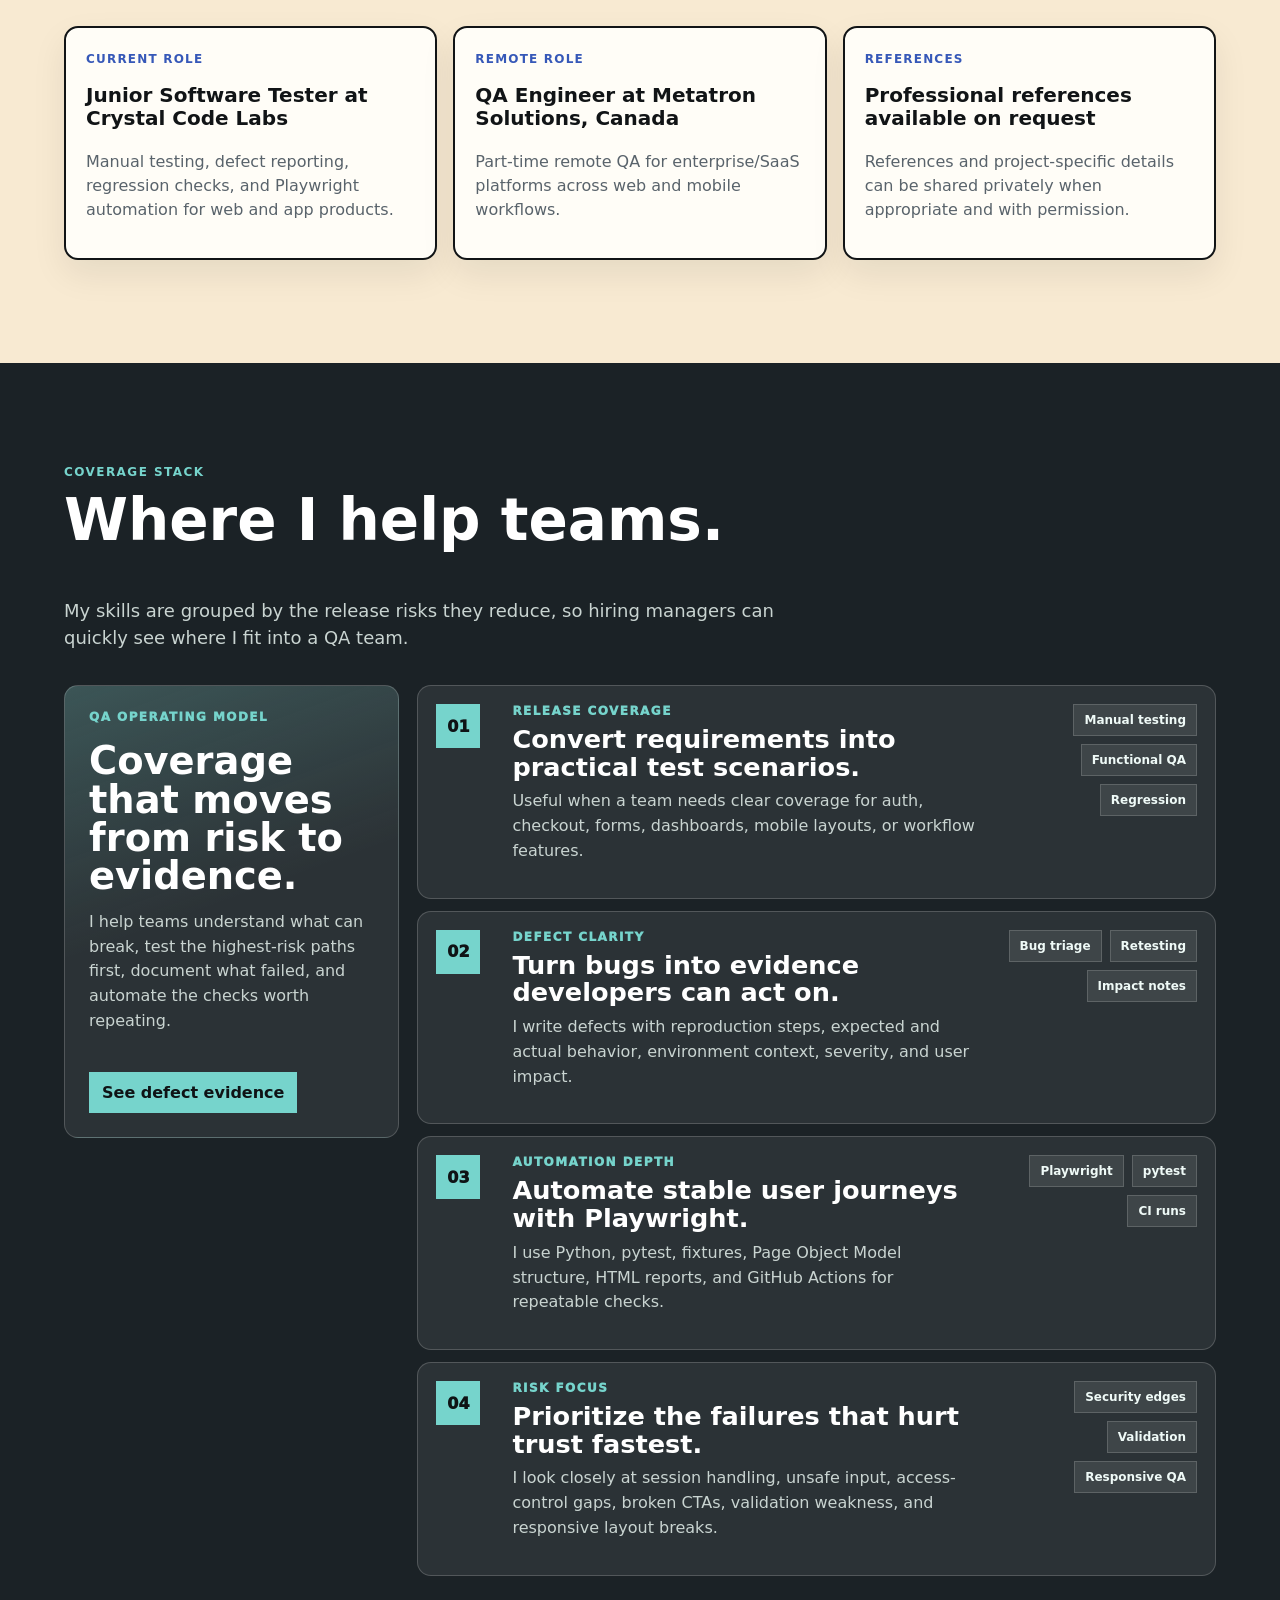
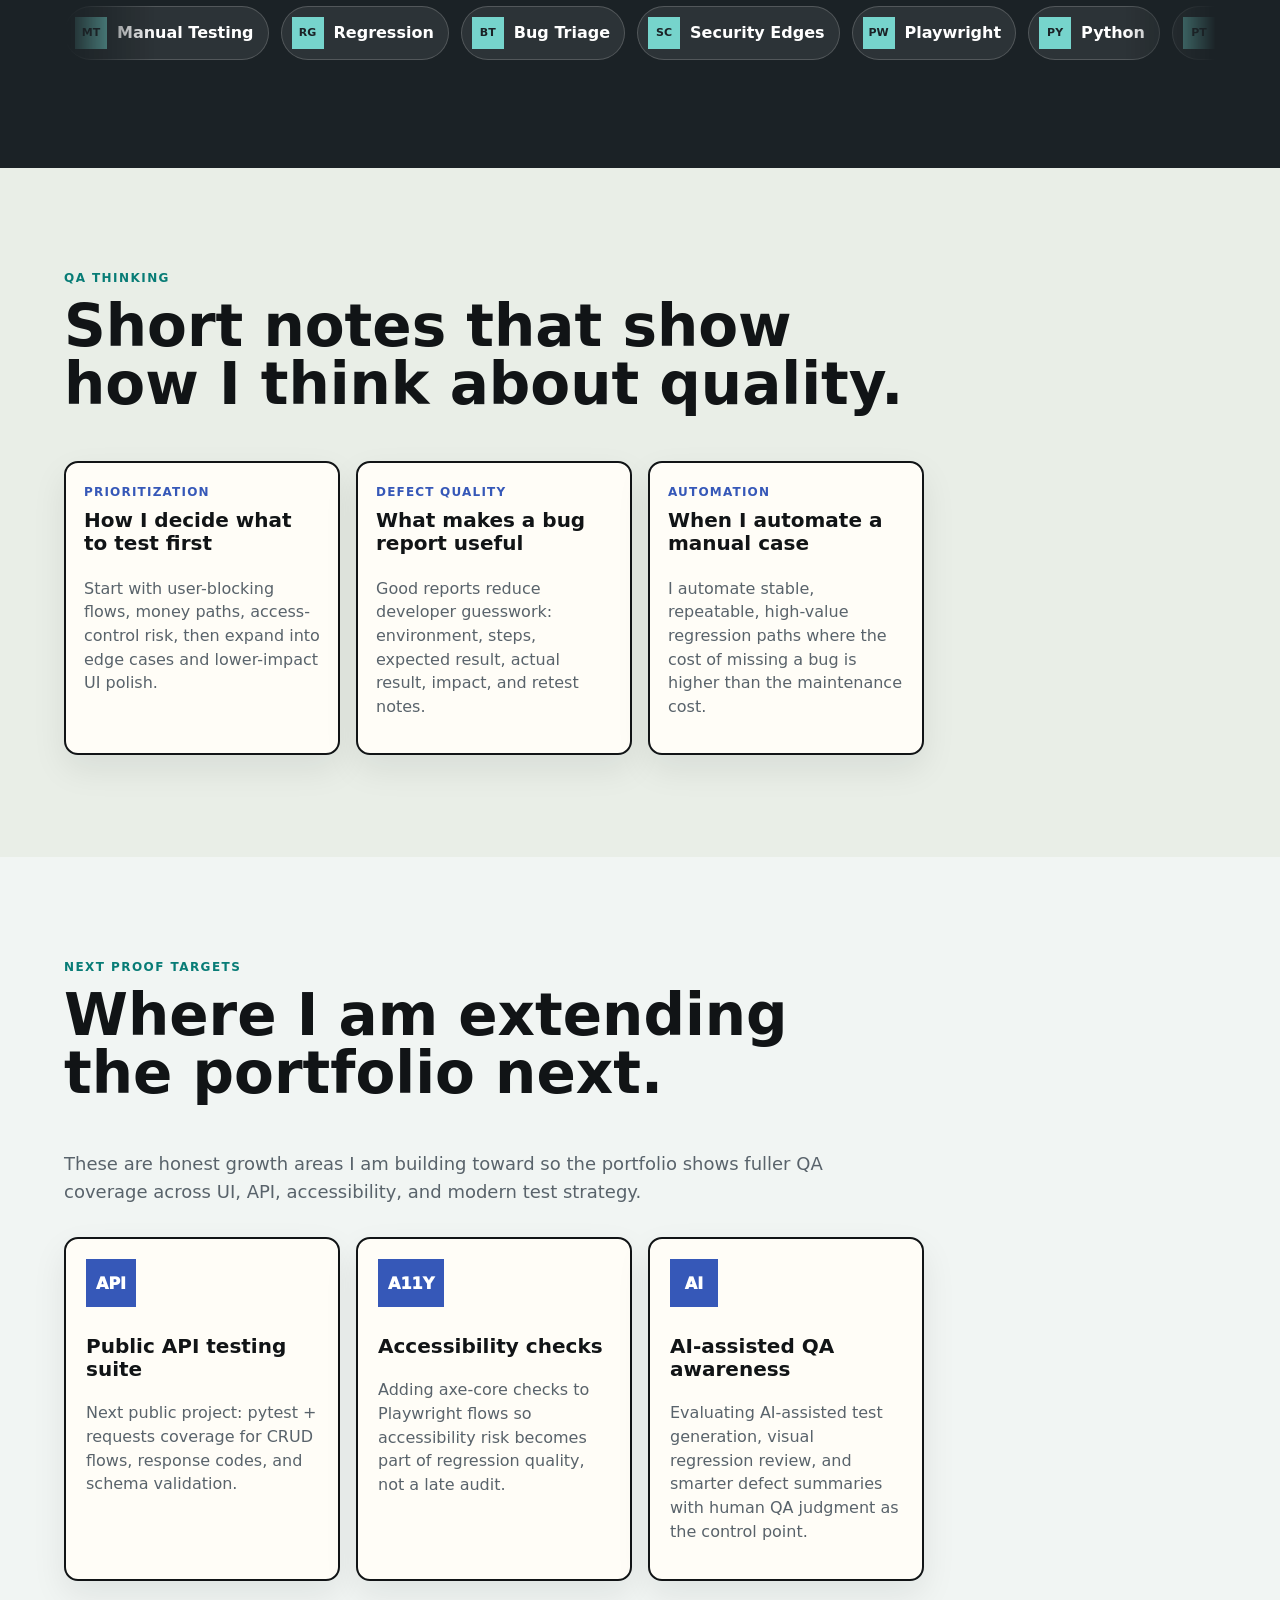
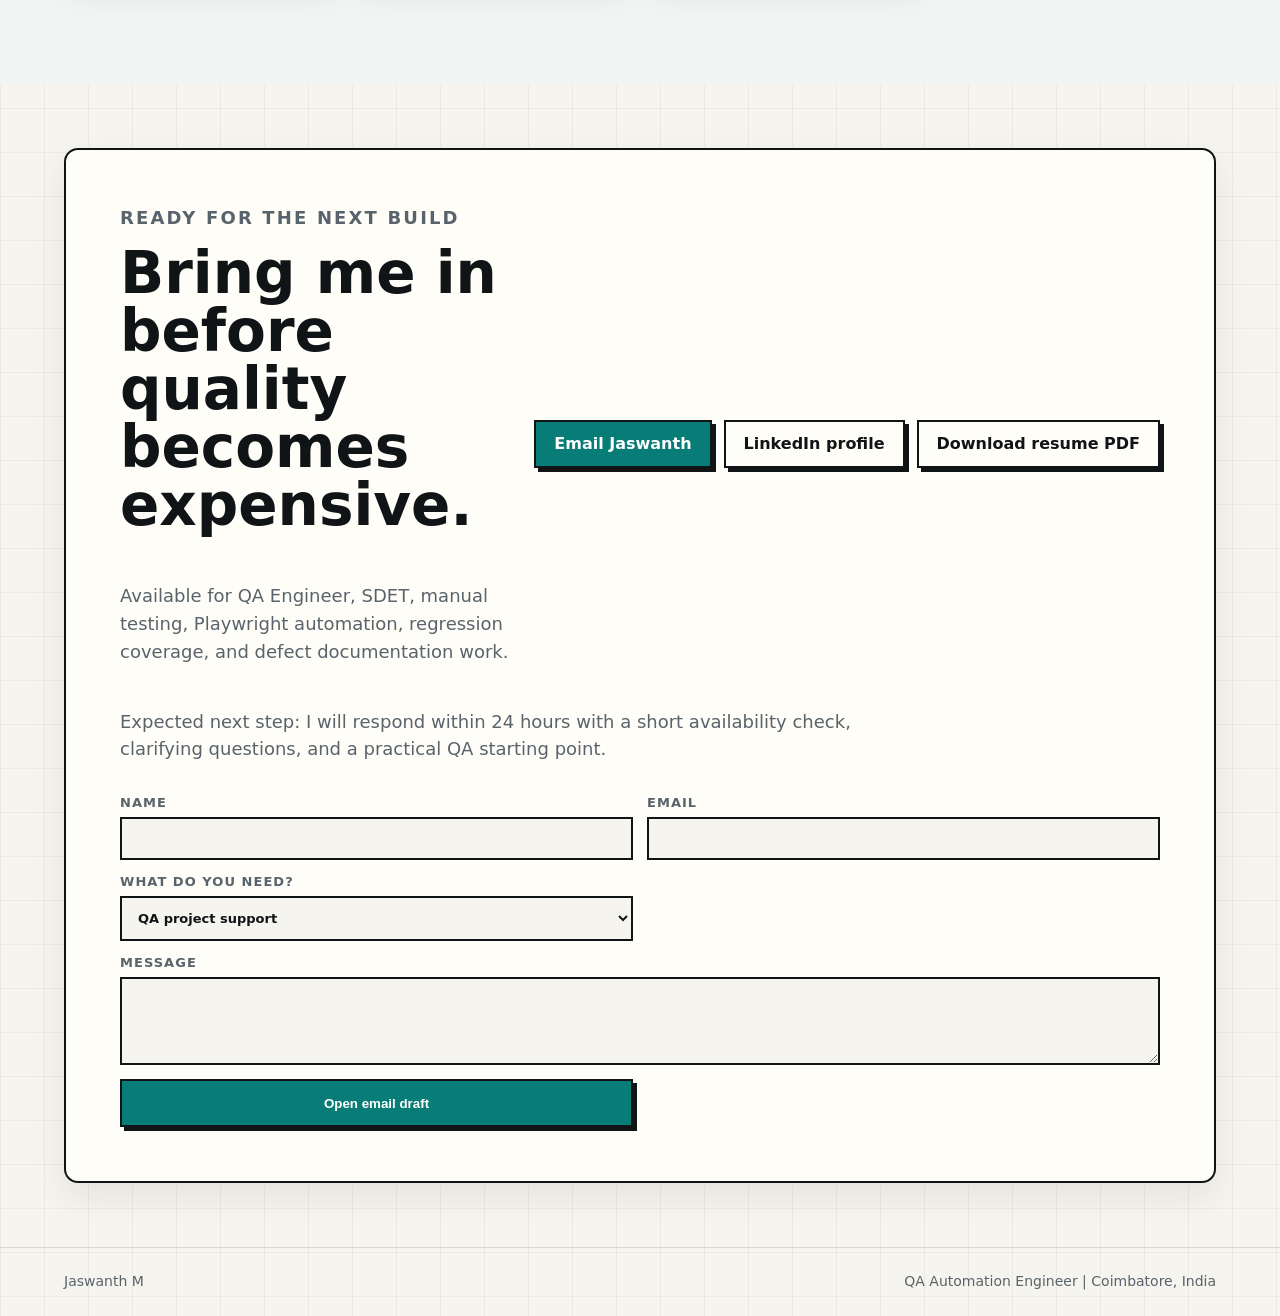
==== commit 331867a2: "Fix favicon for GitHub Pages" ====
--- a/index.html
+++ b/index.html
@@ -81,37 +81,39 @@
         </div>
       </div>
       <aside class="proof-panel" aria-label="Client value snapshot">
-        <div class="panel-kicker">
-          <span></span>
-          Available for QA work
-        </div>
         <div class="headshot-card">
           <div class="initials-avatar" aria-label="Jaswanth M initials avatar">
             <span>JM</span>
-            <small>QA</small>
+            <small>Quality Analyst</small>
           </div>
           <div>
+            <div class="panel-kicker">
+              <span></span>
+              Available for QA work
+            </div>
             <strong>Jaswanth M</strong>
             <p>Jr. Software Tester + QA Engineer</p>
             <small>Currently employed, remote-ready, and delivering QA work across India and Canada.</small>
           </div>
         </div>
-        <div class="panel-divider" aria-hidden="true"></div>
         <div class="hero-stat-row">
           <div class="hero-stat">
             <span>2</span>
-            <p>active QA roles</p>
+            <p>QA roles</p>
           </div>
           <div class="hero-stat">
             <span>30</span>
-            <p>documented defects</p>
+            <p>defects logged</p>
           </div>
           <div class="hero-stat">
             <span>21</span>
-            <p>public Playwright tests</p>
+            <p>public tests</p>
           </div>
         </div>
-        <p class="response-note"><strong>Next step:</strong> I reply within 24 hours with availability, project-fit questions, and a practical QA starting point.</p>
+        <div class="panel-footer">
+          <span>Response promise</span>
+          <p>I reply within 24 hours with availability, clarifying questions, and a practical QA starting point.</p>
+        </div>
       </aside>
     </section>
 
@@ -236,11 +238,11 @@
             During negative testing on search and filter behavior, I validated that script-like input was not being safely handled. I treated it as an OWASP A03:2021 Injection risk, documented the expected sanitization behavior, and recommended server-side validation plus output encoding so user input could not execute or alter the page.
           </p>
         </div>
-        <div class="security-facts" aria-label="Security testing evidence">
-          <span>OWASP A03</span>
-          <span>Negative testing</span>
-          <span>Input sanitization</span>
-          <span>Output encoding</span>
+        <div class="defect-anatomy" aria-label="Featured defect report anatomy">
+          <div><span>Risk</span><p>Script-like input was accepted in a user-facing field.</p></div>
+          <div><span>Expected</span><p>Input should be escaped, sanitized, and rendered as harmless text.</p></div>
+          <div><span>Impact</span><p>Injection-class behavior can damage trust, data safety, and release confidence.</p></div>
+          <div><span>Recommendation</span><p>Validate server-side, encode output, and add regression coverage for unsafe payloads.</p></div>
         </div>
       </section>
 
@@ -325,6 +327,22 @@
           <h3>Reports and screenshots</h3>
           <p>pytest-html report generation and failure screenshot support are documented in the repo.</p>
         </article>
+      </div>
+      <div class="repo-proof-board" aria-label="Automation repository proof">
+        <div class="repo-tree">
+          <div class="repo-topline"><span></span> Framework structure</div>
+          <code>pages/base_page.py</code>
+          <code>pages/login_page.py</code>
+          <code>pages/inventory_page.py</code>
+          <code>tests/conftest.py</code>
+          <code>tests/test_checkout.py</code>
+          <code>.github/workflows/playwright.yml</code>
+        </div>
+        <div class="report-card">
+          <span>CI proof path</span>
+          <h3>Commit -> GitHub Actions -> pytest run -> HTML report</h3>
+          <p>The repo is organized so reviewers can inspect test coverage, page objects, fixtures, workflow config, and report generation without guessing how the suite works.</p>
+        </div>
       </div>
       <div class="automation-actions">
         <a class="button primary" href="https://github.com/MKJaswanth/E-commerce_automation">Open automation repo</a>
--- a/styles.css
+++ b/styles.css
@@ -619,12 +619,12 @@
   display: inline-flex;
   align-items: center;
   gap: 8px;
-  margin-bottom: 18px;
-  padding: 8px 10px;
+  margin-bottom: 10px;
+  padding: 7px 9px;
   color: #dfffe6;
   background: rgba(123, 220, 141, .14);
   border: 1px solid rgba(123, 220, 141, .34);
-  font-size: 12px;
+  font-size: 11px;
   font-weight: 900;
   text-transform: uppercase;
   letter-spacing: .08em;
@@ -645,65 +645,62 @@
 }
 
 .headshot-card {
-  align-items: center;
-  margin-bottom: 16px;
+  align-items: flex-start;
+  margin-bottom: 18px;
+  padding-bottom: 18px;
+  border-bottom: 1px solid rgba(255, 255, 255, .14);
 }
 
 .initials-avatar {
   flex: 0 0 auto;
   position: relative;
-  display: grid;
-  place-items: center;
+  display: flex;
+  flex-direction: column;
+  justify-content: flex-end;
+  align-items: flex-start;
   width: 104px;
   height: 104px;
   border-radius: 24px;
   background:
-    linear-gradient(135deg, rgba(217, 144, 18, .95), transparent 38%),
-    linear-gradient(135deg, var(--teal), var(--blue));
+    linear-gradient(145deg, rgba(242, 190, 85, .22), transparent 42%),
+    linear-gradient(135deg, #087c76, #111719 72%);
   border: 2px solid rgba(255, 255, 255, .9);
-  box-shadow: 0 0 0 5px rgba(8, 124, 118, .2), 10px 10px 0 rgba(0, 0, 0, .22);
+  box-shadow: 0 0 0 5px rgba(8, 124, 118, .18), 10px 10px 0 rgba(0, 0, 0, .22);
   overflow: hidden;
+  padding: 14px;
 }
 
 .initials-avatar::before {
   content: "";
   position: absolute;
-  inset: 9px;
-  border: 1px solid rgba(255, 255, 255, .36);
-  border-radius: 18px;
-}
-
-.initials-avatar::after {
-  content: "";
-  position: absolute;
-  width: 68px;
-  height: 68px;
-  border: 2px solid rgba(255, 255, 255, .5);
-  border-left-color: var(--amber);
-  border-radius: 50%;
-  animation: avatarScan 7s linear infinite;
+  inset: auto 12px 12px auto;
+  width: 34px;
+  height: 34px;
+  border-right: 2px solid rgba(242, 190, 85, .8);
+  border-bottom: 2px solid rgba(242, 190, 85, .8);
 }
 
 .initials-avatar span {
   position: relative;
   z-index: 1;
   color: white;
-  font-size: 38px;
-  line-height: .9;
+  font-size: 34px;
+  line-height: .86;
   font-weight: 950;
   letter-spacing: 0;
 }
 
 .initials-avatar small {
-  position: absolute;
-  right: 12px;
-  bottom: 12px;
+  position: relative;
   z-index: 1;
-  padding: 4px 6px;
-  color: var(--charcoal);
-  background: var(--panel);
-  font-size: 11px;
-  font-weight: 950;
+  margin-top: 7px;
+  color: #bfe9e4;
+  background: transparent;
+  font-size: 10px;
+  font-weight: 900;
+  line-height: 1.1;
+  text-transform: uppercase;
+  letter-spacing: .08em;
 }
 
 .headshot-card strong {
@@ -715,7 +712,8 @@
 
 .headshot-card p,
 .headshot-card small,
-.response-note {
+.response-note,
+.panel-footer p {
   color: #e4eeeb;
   line-height: 1.38;
 }
@@ -733,18 +731,6 @@
   font-size: 13px;
 }
 
-.panel-divider {
-  height: 1px;
-  margin: 18px 0;
-  background: linear-gradient(90deg, rgba(118, 212, 204, .58), rgba(255, 255, 255, .08));
-}
-
-@keyframes avatarScan {
-  to {
-    transform: rotate(360deg);
-  }
-}
-
 .reveal {
   opacity: 0;
   transform: translateY(18px);
@@ -763,11 +749,12 @@
 }
 
 .hero-stat {
-  min-height: 144px;
-  padding: 16px 12px;
-  background: rgba(255, 255, 255, .08);
+  min-height: 118px;
+  padding: 14px 10px;
+  background:
+    linear-gradient(180deg, rgba(255, 255, 255, .1), rgba(255, 255, 255, .055));
   color: white;
-  text-align: center;
+  text-align: left;
   border: 1px solid rgba(255, 255, 255, .15);
   transition: transform .2s ease, background .2s ease, border-color .2s ease;
 }
@@ -781,7 +768,7 @@
 .hero-stat span {
   display: block;
   color: #f2be55;
-  font-size: clamp(46px, 5vw, 72px);
+  font-size: clamp(40px, 5vw, 62px);
   line-height: .9;
   font-weight: 950;
 }
@@ -795,8 +782,10 @@
 
 .hero-stat p {
   color: #d9e5e2;
-  font-size: 13px;
-  font-weight: 800;
+  font-size: 12px;
+  font-weight: 900;
+  text-transform: uppercase;
+  letter-spacing: .06em;
 }
 
 .metric span {
@@ -816,6 +805,30 @@
 
 .response-note strong {
   color: #f2be55;
+}
+
+.panel-footer {
+  margin-top: 14px;
+  padding: 14px;
+  background: rgba(242, 190, 85, .1);
+  border: 1px solid rgba(242, 190, 85, .24);
+}
+
+.panel-footer span {
+  display: block;
+  margin-bottom: 6px;
+  color: #f2be55;
+  font-size: 11px;
+  font-weight: 950;
+  text-transform: uppercase;
+  letter-spacing: .1em;
+}
+
+.panel-footer p {
+  margin: 0;
+  color: #eaf6f2;
+  font-size: 15px;
+  line-height: 1.42;
 }
 
 .intro-band {
@@ -1091,17 +1104,32 @@
   line-height: 1.58;
 }
 
-.security-facts {
+.defect-anatomy {
   display: grid;
   gap: 10px;
 }
 
-.security-facts span {
+.defect-anatomy div {
   padding: 12px 14px;
   color: #ffe2df;
   background: rgba(224, 74, 74, .16);
   border: 1px solid rgba(255, 226, 223, .24);
+}
+
+.defect-anatomy span {
+  display: block;
+  margin-bottom: 6px;
+  color: #f2be55;
+  font-size: 11px;
   font-weight: 900;
+  text-transform: uppercase;
+  letter-spacing: .1em;
+}
+
+.defect-anatomy p {
+  margin: 0;
+  color: #f6efea;
+  line-height: 1.38;
 }
 
 .method-map {
@@ -1185,6 +1213,71 @@
   flex-wrap: wrap;
   gap: 12px;
   margin-top: 22px;
+}
+
+.repo-proof-board {
+  display: grid;
+  grid-template-columns: minmax(0, .95fr) minmax(0, 1.05fr);
+  gap: 16px;
+  margin-top: 18px;
+}
+
+.repo-tree,
+.report-card {
+  padding: 20px;
+  background: var(--charcoal);
+  color: white;
+  border: 2px solid var(--ink);
+  border-radius: var(--radius);
+  box-shadow: var(--card-shadow);
+}
+
+.repo-topline {
+  display: flex;
+  align-items: center;
+  gap: 8px;
+  margin-bottom: 14px;
+  color: #76d4cc;
+  font-size: 12px;
+  font-weight: 950;
+  text-transform: uppercase;
+  letter-spacing: .1em;
+}
+
+.repo-topline span {
+  width: 10px;
+  height: 10px;
+  background: #7bdc8d;
+  border-radius: 50%;
+}
+
+.repo-tree code {
+  display: block;
+  padding: 9px 0;
+  color: #e8f2ef;
+  border-top: 1px solid rgba(255, 255, 255, .12);
+  font-size: 14px;
+}
+
+.report-card span {
+  display: inline-block;
+  margin-bottom: 14px;
+  color: #f2be55;
+  font-size: 12px;
+  font-weight: 950;
+  text-transform: uppercase;
+  letter-spacing: .1em;
+}
+
+.report-card h3 {
+  max-width: 560px;
+  color: white;
+  font-size: clamp(24px, 3vw, 36px);
+}
+
+.report-card p {
+  color: #d8e0dd;
+  line-height: 1.55;
 }
 
 .roadmap-section {
@@ -1657,6 +1750,10 @@
     grid-template-columns: 1fr;
   }
 
+  .repo-proof-board {
+    grid-template-columns: 1fr;
+  }
+
   .case-lab {
     grid-template-columns: repeat(2, minmax(0, 1fr));
   }
@@ -1793,12 +1890,14 @@
   }
 
   .panel-kicker {
-    margin-bottom: 14px;
+    margin-bottom: 8px;
     font-size: 10px;
   }
 
   .headshot-card {
     align-items: flex-start;
+    margin-bottom: 14px;
+    padding-bottom: 14px;
   }
 
   .initials-avatar {
@@ -1809,13 +1908,10 @@
   }
 
   .initials-avatar::before {
-    inset: 7px;
-    border-radius: 13px;
-  }
-
-  .initials-avatar::after {
-    width: 48px;
-    height: 48px;
+    width: 25px;
+    height: 25px;
+    right: 9px;
+    bottom: 9px;
   }
 
   .initials-avatar span {
@@ -1823,10 +1919,9 @@
   }
 
   .initials-avatar small {
-    right: 8px;
-    bottom: 8px;
-    padding: 3px 5px;
-    font-size: 9px;
+    margin-top: 5px;
+    padding: 0;
+    font-size: 8px;
   }
 
   .headshot-card strong {
@@ -1849,6 +1944,7 @@
   .cred-grid,
   .case-lab,
   .automation-proof-grid,
+  .repo-proof-board,
   .roadmap-grid,
   .security-showcase,
   .method-map,
@@ -1856,6 +1952,35 @@
     grid-template-columns: 1fr;
   }
 
+  .intro-band,
+  .story-grid,
+  .deep-dive,
+  .thinking-section,
+  .roadmap-section {
+    display: none;
+  }
+
+  .case-toolbar {
+    overflow-x: auto;
+    flex-wrap: nowrap;
+    padding-bottom: 4px;
+    scrollbar-width: none;
+  }
+
+  .case-toolbar::-webkit-scrollbar {
+    display: none;
+  }
+
+  .filter {
+    flex: 0 0 auto;
+  }
+
+  .automation-proof-grid article,
+  .repo-tree,
+  .report-card {
+    min-height: auto;
+  }
+
   footer {
     grid-template-columns: 1fr;
   }
@@ -1866,8 +1991,8 @@
   }
 
   .hero-stat {
-    min-height: 88px;
-    padding: 10px 6px;
+    min-height: 78px;
+    padding: 9px 6px;
   }
 
   .hero-stat span {
@@ -1876,13 +2001,16 @@
 
   .hero-stat p {
     margin-top: 5px;
-    font-size: 10px;
+    font-size: 9px;
     line-height: 1.2;
   }
 
-  .response-note {
-    margin-top: 12px;
-    padding-top: 12px;
+  .panel-footer {
+    margin-top: 10px;
+    padding: 11px;
+  }
+
+  .panel-footer p {
     font-size: 13px;
   }
 
@@ -1926,10 +2054,6 @@
     scroll-behavior: auto !important;
   }
 
-  .initials-avatar::after {
-    animation: none;
-  }
-
   .tool-track {
     flex-wrap: wrap;
     width: auto;
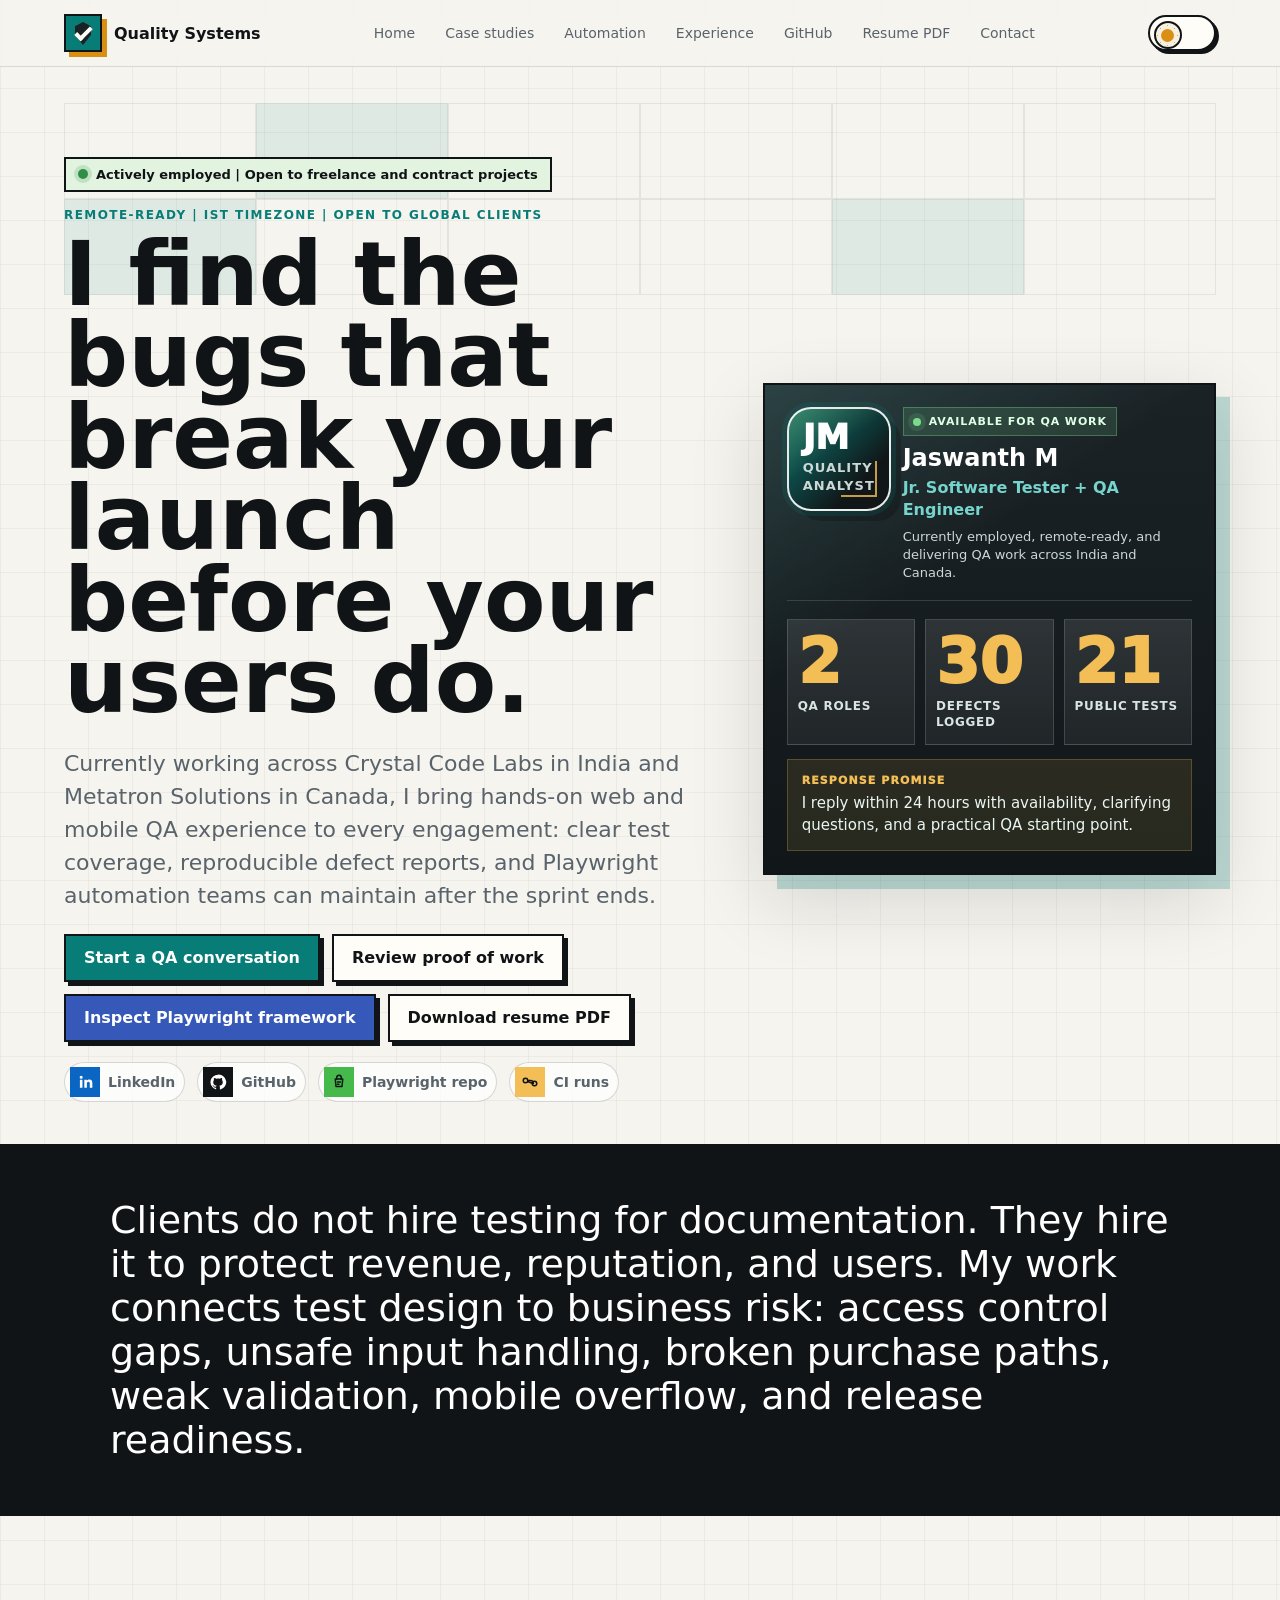
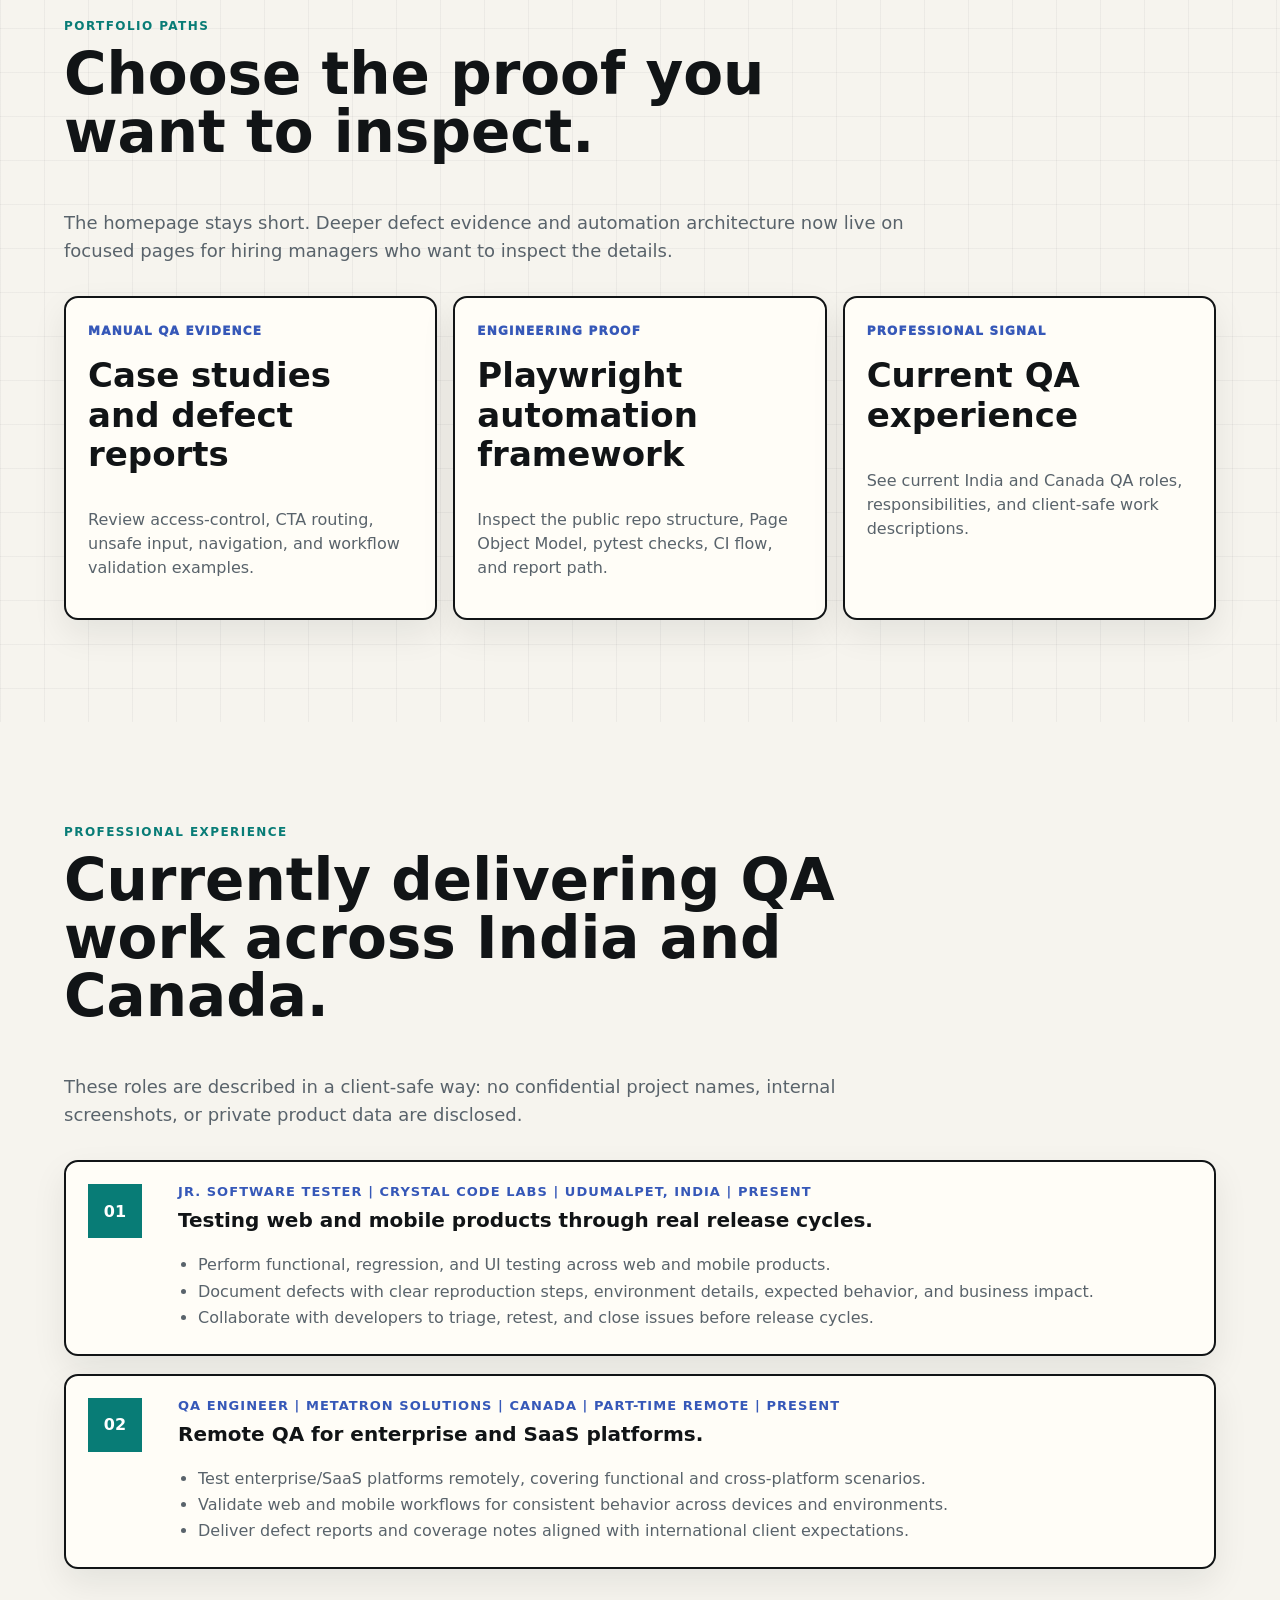
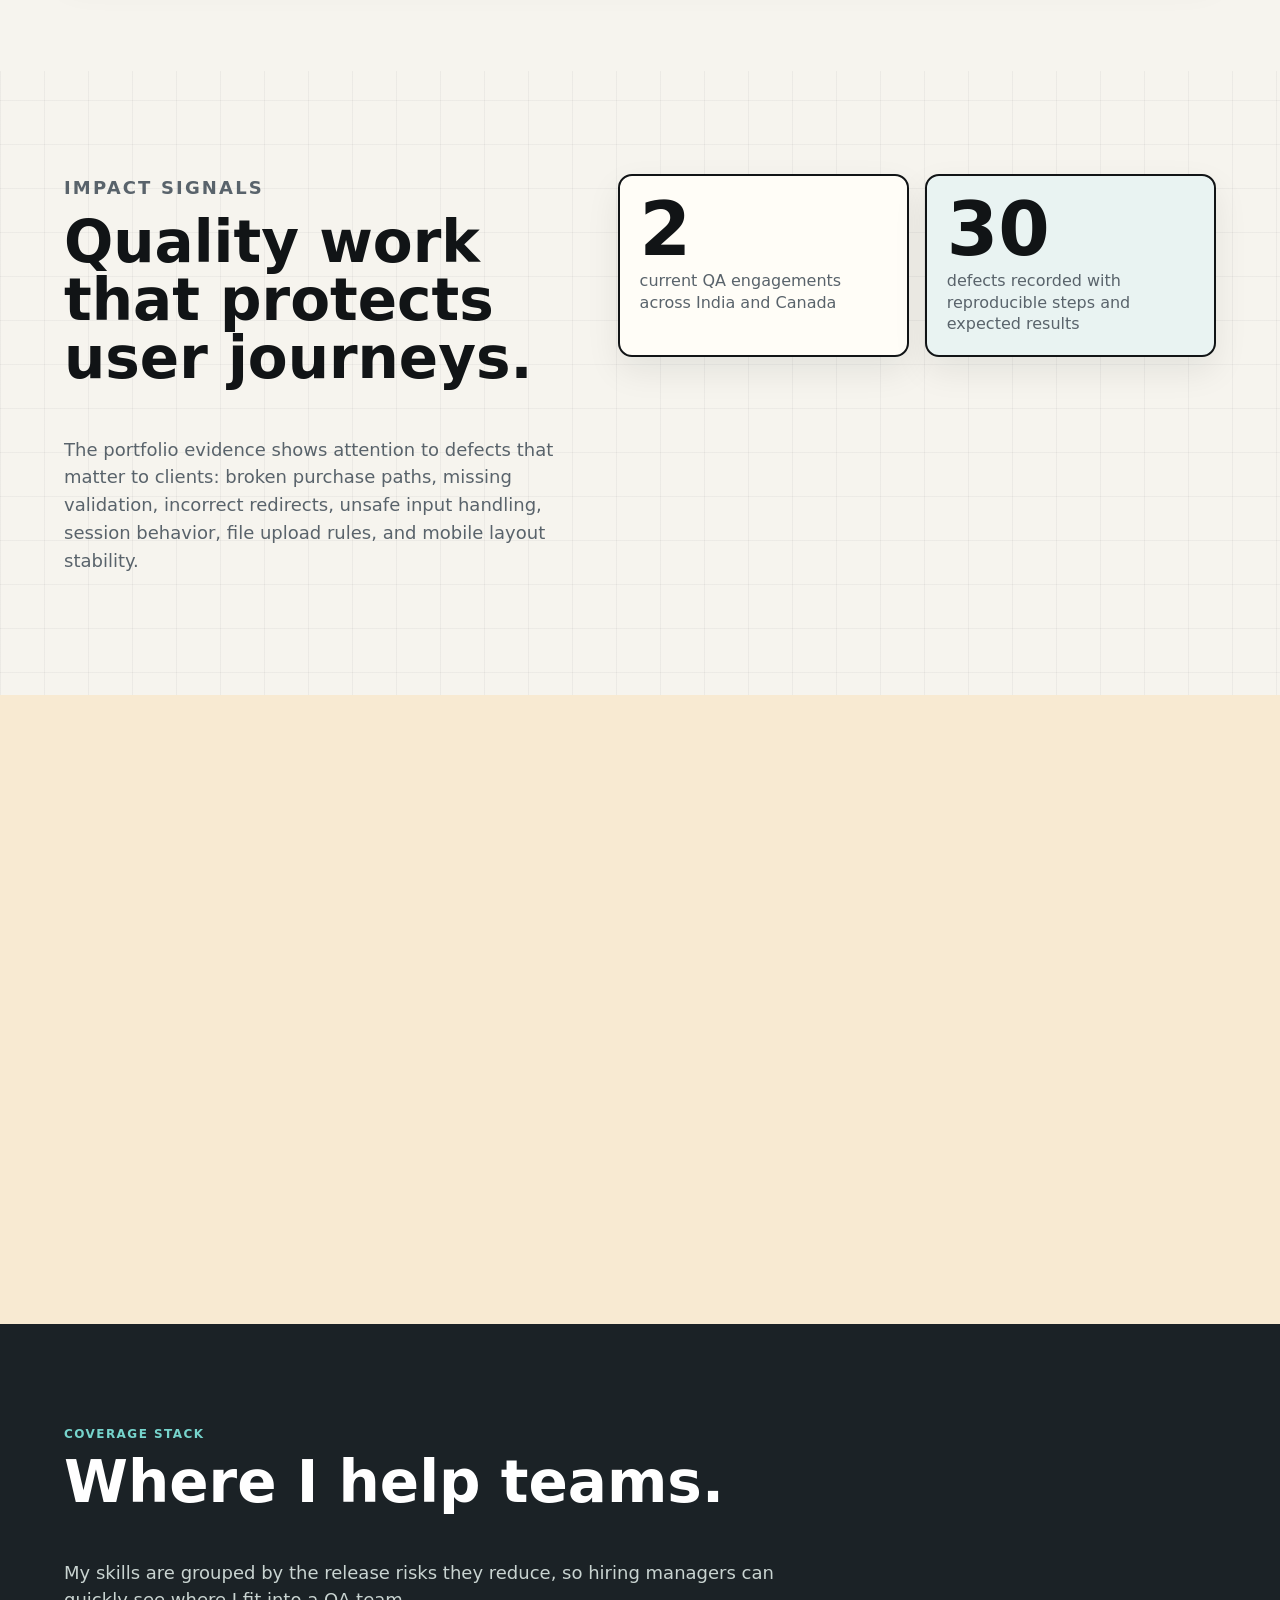
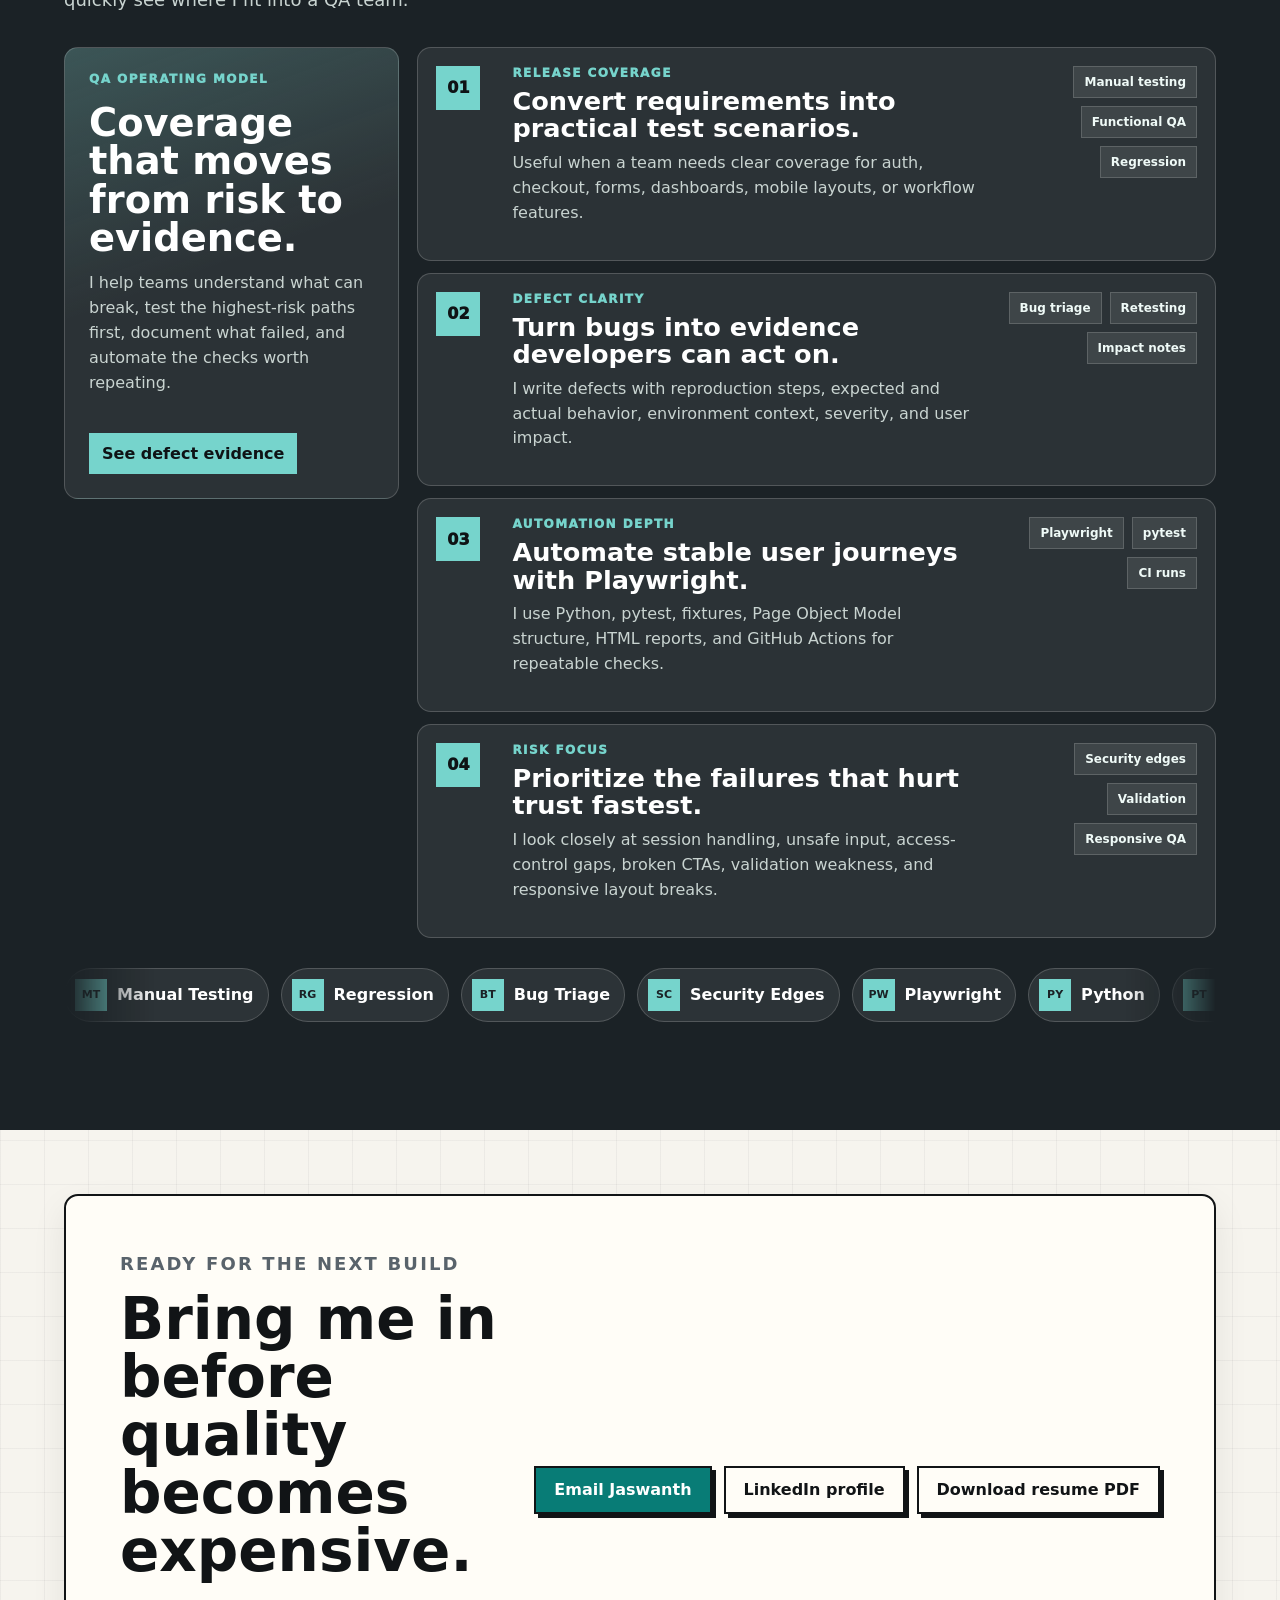
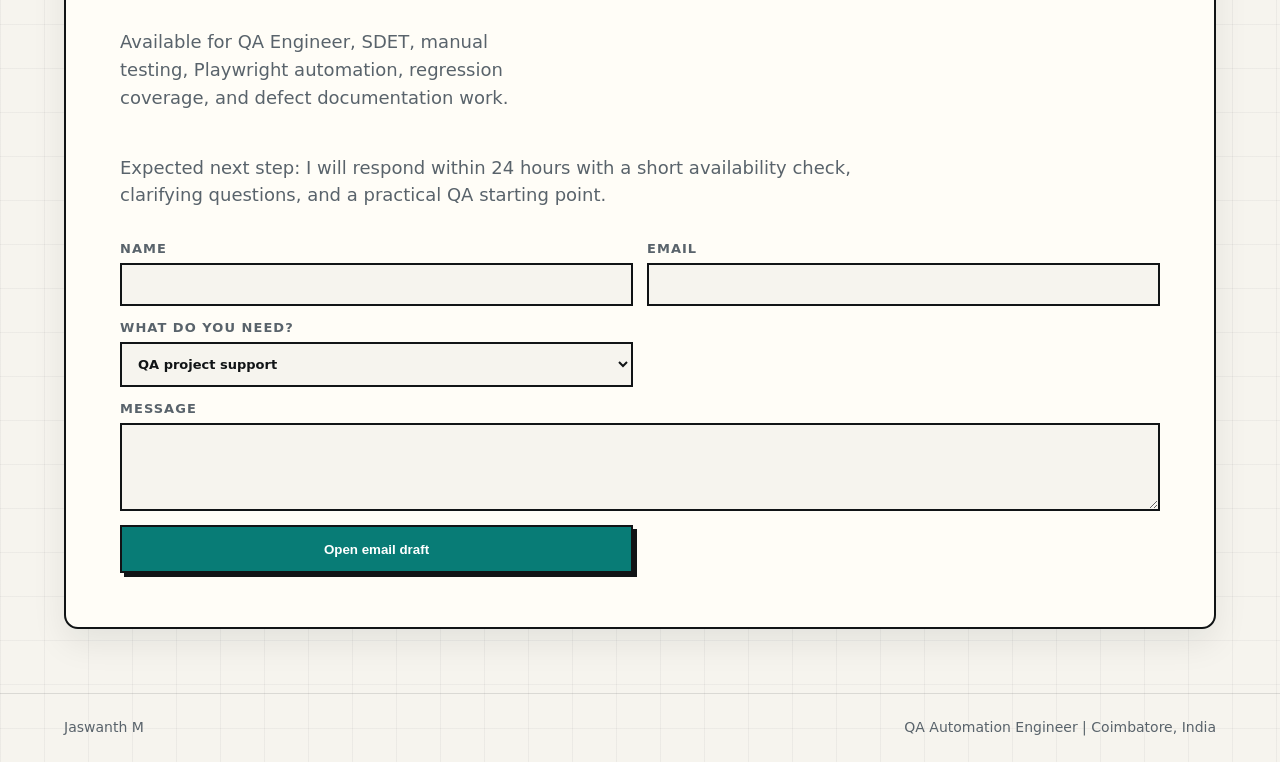
==== commit ae15668c: "Fix favicon for GitHub Pages" ====
--- a/index.html
+++ b/index.html
@@ -17,7 +17,7 @@
   <link rel="apple-touch-icon" href="./apple-touch-icon.png?v=3">
   <link rel="stylesheet" href="styles.css">
 </head>
-<body>
+<body class="home-page">
   <a class="skip-link" href="#work">Skip to work</a>
   <div class="scroll-progress" aria-hidden="true"><span></span></div>
 
@@ -44,13 +44,13 @@
       </button>
     </div>
     <nav id="primaryNav" aria-label="Primary">
-      <a href="#work">Work</a>
-      <a href="#method">Method</a>
-      <a href="#experience">Experience</a>
-      <a href="#impact">Impact</a>
+      <a href="index.html#work">Home</a>
+      <a href="case-studies.html">Case studies</a>
+      <a href="automation.html">Automation</a>
+      <a href="index.html#experience">Experience</a>
       <a href="https://github.com/MKJaswanth/E-commerce_automation">GitHub</a>
       <a href="assets/Jaswanth-M-QA-Resume.pdf" download>Resume PDF</a>
-      <a href="#contact">Contact</a>
+      <a href="index.html#contact">Contact</a>
     </nav>
   </header>
 
@@ -69,8 +69,8 @@
         </p>
         <div class="hero-actions">
           <a class="button primary" href="mailto:jaswanth.mk63@gmail.com">Start a QA conversation</a>
-          <a class="button ghost" href="#work">Review proof of work</a>
-          <a class="button ghost automation-cta" href="https://github.com/MKJaswanth/E-commerce_automation">Inspect Playwright framework</a>
+          <a class="button ghost" href="case-studies.html">Review proof of work</a>
+          <a class="button ghost automation-cta" href="automation.html">Inspect Playwright framework</a>
           <a class="button ghost" href="assets/Jaswanth-M-QA-Resume.pdf" download>Download resume PDF</a>
         </div>
         <div class="social-row" aria-label="Profile links">
@@ -125,11 +125,29 @@
 
     <section id="work" class="section work-section">
       <div class="section-heading">
-        <p class="eyebrow">Proof of work</p>
-        <h2>Case studies built from real QA artifacts.</h2>
+        <p class="eyebrow">Portfolio paths</p>
+        <h2>Choose the proof you want to inspect.</h2>
         <p>
-          Each project below is framed as a client story: product risk, testing approach, and the defect evidence that would help a team make safer release decisions.
+          The homepage stays short. Deeper defect evidence and automation architecture now live on focused pages for hiring managers who want to inspect the details.
         </p>
+      </div>
+
+      <div class="proof-gateway" aria-label="Portfolio proof paths">
+        <a href="case-studies.html">
+          <span>Manual QA evidence</span>
+          <h3>Case studies and defect reports</h3>
+          <p>Review access-control, CTA routing, unsafe input, navigation, and workflow validation examples.</p>
+        </a>
+        <a href="automation.html">
+          <span>Engineering proof</span>
+          <h3>Playwright automation framework</h3>
+          <p>Inspect the public repo structure, Page Object Model, pytest checks, CI flow, and report path.</p>
+        </a>
+        <a href="#experience">
+          <span>Professional signal</span>
+          <h3>Current QA experience</h3>
+          <p>See current India and Canada QA roles, responsibilities, and client-safe work descriptions.</p>
+        </a>
       </div>
 
       <div class="story-grid" aria-label="Project case study narratives">
@@ -438,7 +456,7 @@
           <span>QA operating model</span>
           <h3>Coverage that moves from risk to evidence.</h3>
           <p>I help teams understand what can break, test the highest-risk paths first, document what failed, and automate the checks worth repeating.</p>
-          <a href="#work">See defect evidence</a>
+          <a href="case-studies.html">See defect evidence</a>
         </aside>
 
         <div class="skill-lanes">
--- a/styles.css
+++ b/styles.css
@@ -341,6 +341,32 @@
   gap: clamp(28px, 5vw, 72px);
   padding: clamp(44px, 7vw, 92px) clamp(18px, 5vw, 64px) 42px;
   overflow: hidden;
+}
+
+.page-hero {
+  padding: clamp(54px, 8vw, 112px) clamp(18px, 5vw, 64px) clamp(28px, 5vw, 56px);
+  background:
+    linear-gradient(90deg, rgba(17, 20, 22, .045) 1px, transparent 1px),
+    linear-gradient(rgba(17, 20, 22, .04) 1px, transparent 1px),
+    var(--paper);
+  background-size: 44px 44px;
+}
+
+.page-hero h1 {
+  max-width: 980px;
+}
+
+.page-hero > p:not(.eyebrow) {
+  max-width: 780px;
+  color: var(--muted);
+  font-size: clamp(18px, 2vw, 22px);
+  line-height: 1.5;
+}
+
+[data-theme="dark"] .page-hero {
+  background:
+    radial-gradient(circle at 16% 8%, rgba(53, 185, 173, .14), transparent 30%),
+    linear-gradient(180deg, #0b0f11 0%, var(--paper) 80%);
 }
 
 .hero-grid {
@@ -868,6 +894,59 @@
   margin-bottom: 34px;
 }
 
+.proof-gateway {
+  display: grid;
+  grid-template-columns: repeat(3, minmax(0, 1fr));
+  gap: 16px;
+}
+
+.proof-gateway a {
+  min-height: 250px;
+  padding: 22px;
+  background: var(--panel);
+  border: 2px solid var(--ink);
+  border-radius: var(--radius);
+  box-shadow: var(--card-shadow);
+  transition: transform .22s ease, border-color .22s ease, box-shadow .22s ease;
+}
+
+.proof-gateway a:hover {
+  transform: translateY(-6px);
+  border-color: var(--teal);
+  box-shadow: 0 22px 48px rgba(8, 124, 118, .18);
+}
+
+.proof-gateway span {
+  display: inline-block;
+  margin-bottom: 18px;
+  color: var(--blue);
+  font-size: 12px;
+  font-weight: 950;
+  text-transform: uppercase;
+  letter-spacing: .1em;
+}
+
+.proof-gateway h3 {
+  font-size: clamp(24px, 3vw, 34px);
+}
+
+.proof-gateway p {
+  color: var(--muted);
+  line-height: 1.5;
+}
+
+.home-page .story-grid,
+.home-page .case-toolbar,
+.home-page .case-lab,
+.home-page .security-showcase,
+.home-page .deep-dive,
+.home-page .method-section,
+.home-page .automation-proof-section,
+.home-page .thinking-section,
+.home-page .roadmap-section {
+  display: none;
+}
+
 .story-grid article {
   display: flex;
   flex-direction: column;
@@ -1740,6 +1819,7 @@
   .deep-dive-grid,
   .thinking-grid,
   .cred-grid,
+  .proof-gateway,
   .automation-proof-grid,
   .roadmap-grid,
   .method-map {
@@ -1904,6 +1984,9 @@
     width: 76px;
     height: 76px;
     border-radius: 18px;
+    justify-content: center;
+    align-items: center;
+    padding: 8px;
     box-shadow: 0 0 0 4px rgba(8, 124, 118, .18);
   }
 
@@ -1915,13 +1998,17 @@
   }
 
   .initials-avatar span {
-    font-size: 28px;
+    font-size: 26px;
+    line-height: .9;
   }
 
   .initials-avatar small {
+    max-width: 58px;
     margin-top: 5px;
     padding: 0;
-    font-size: 8px;
+    font-size: 7px;
+    line-height: 1.05;
+    text-align: center;
   }
 
   .headshot-card strong {
@@ -1942,6 +2029,7 @@
   .deep-dive-grid,
   .thinking-grid,
   .cred-grid,
+  .proof-gateway,
   .case-lab,
   .automation-proof-grid,
   .repo-proof-board,
@@ -1952,11 +2040,11 @@
     grid-template-columns: 1fr;
   }
 
-  .intro-band,
-  .story-grid,
-  .deep-dive,
-  .thinking-section,
-  .roadmap-section {
+  .home-page .intro-band,
+  .home-page .story-grid,
+  .home-page .deep-dive,
+  .home-page .thinking-section,
+  .home-page .roadmap-section {
     display: none;
   }
 
